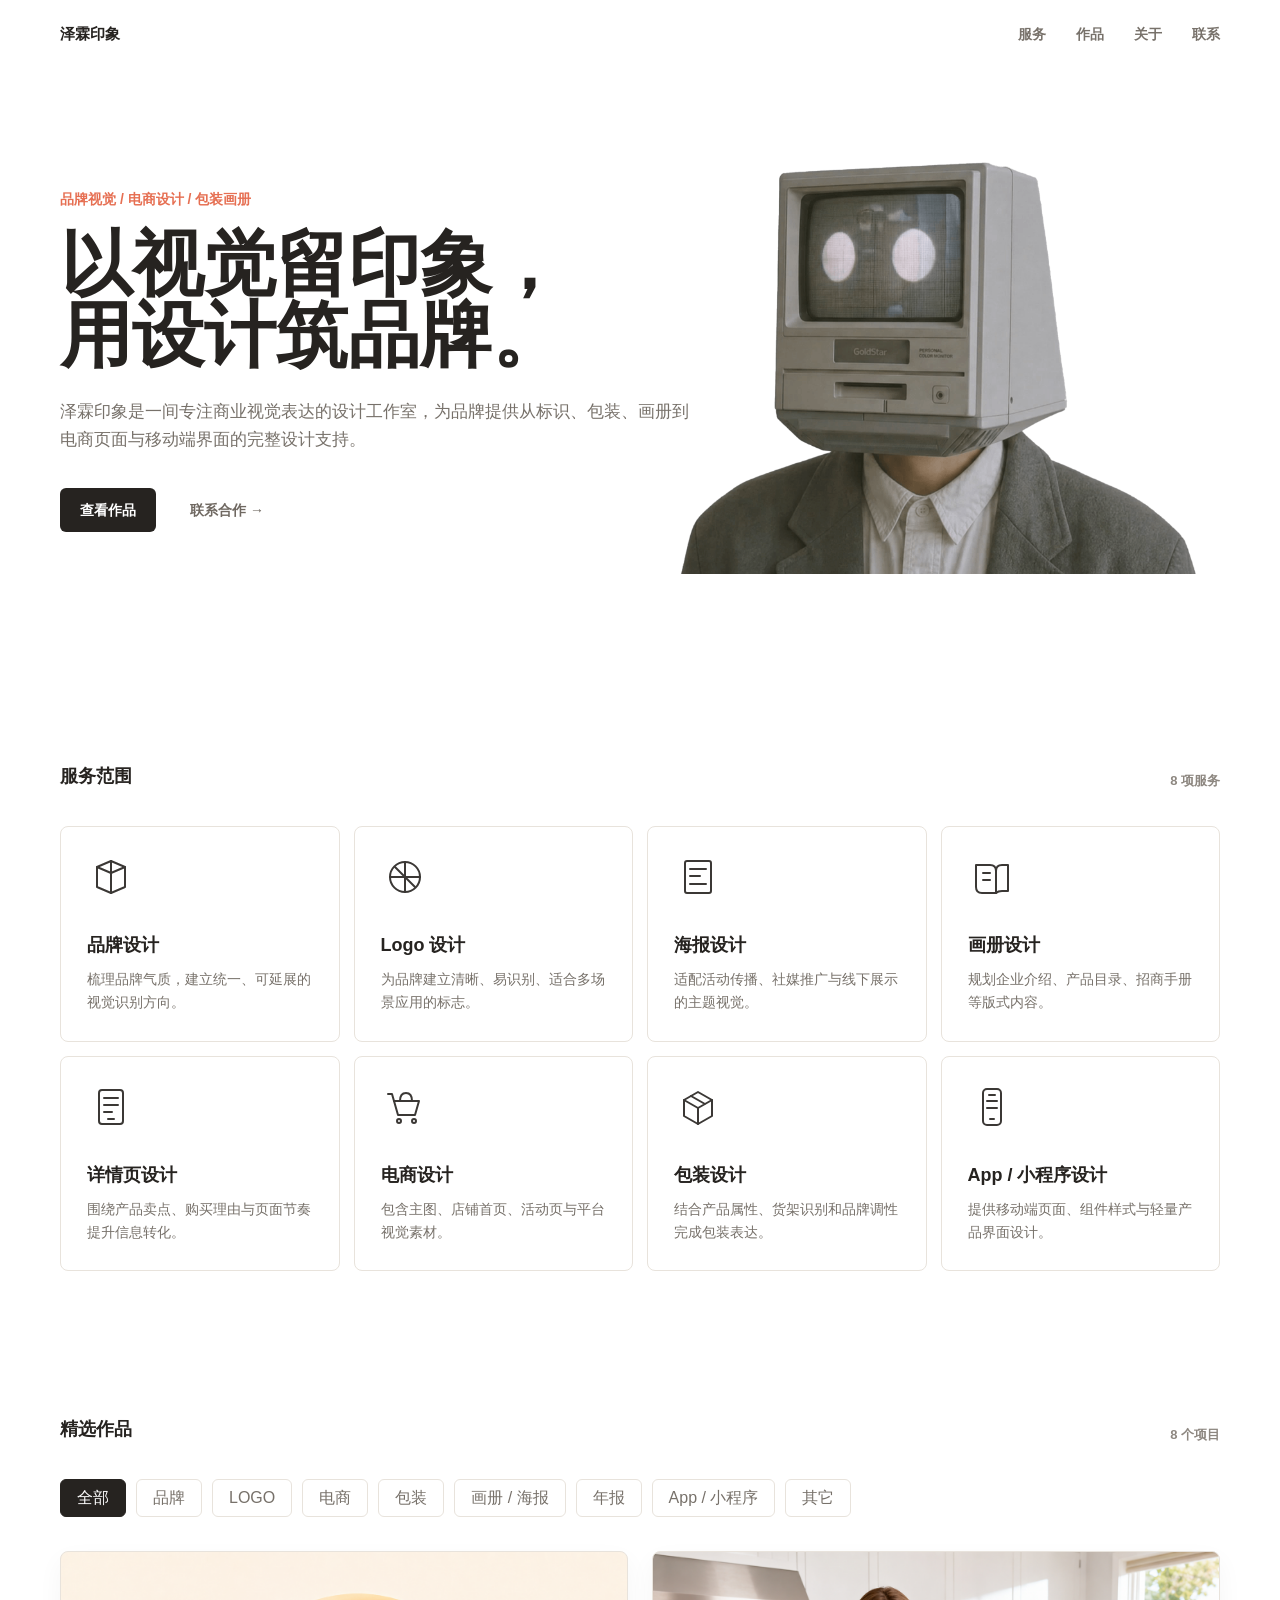
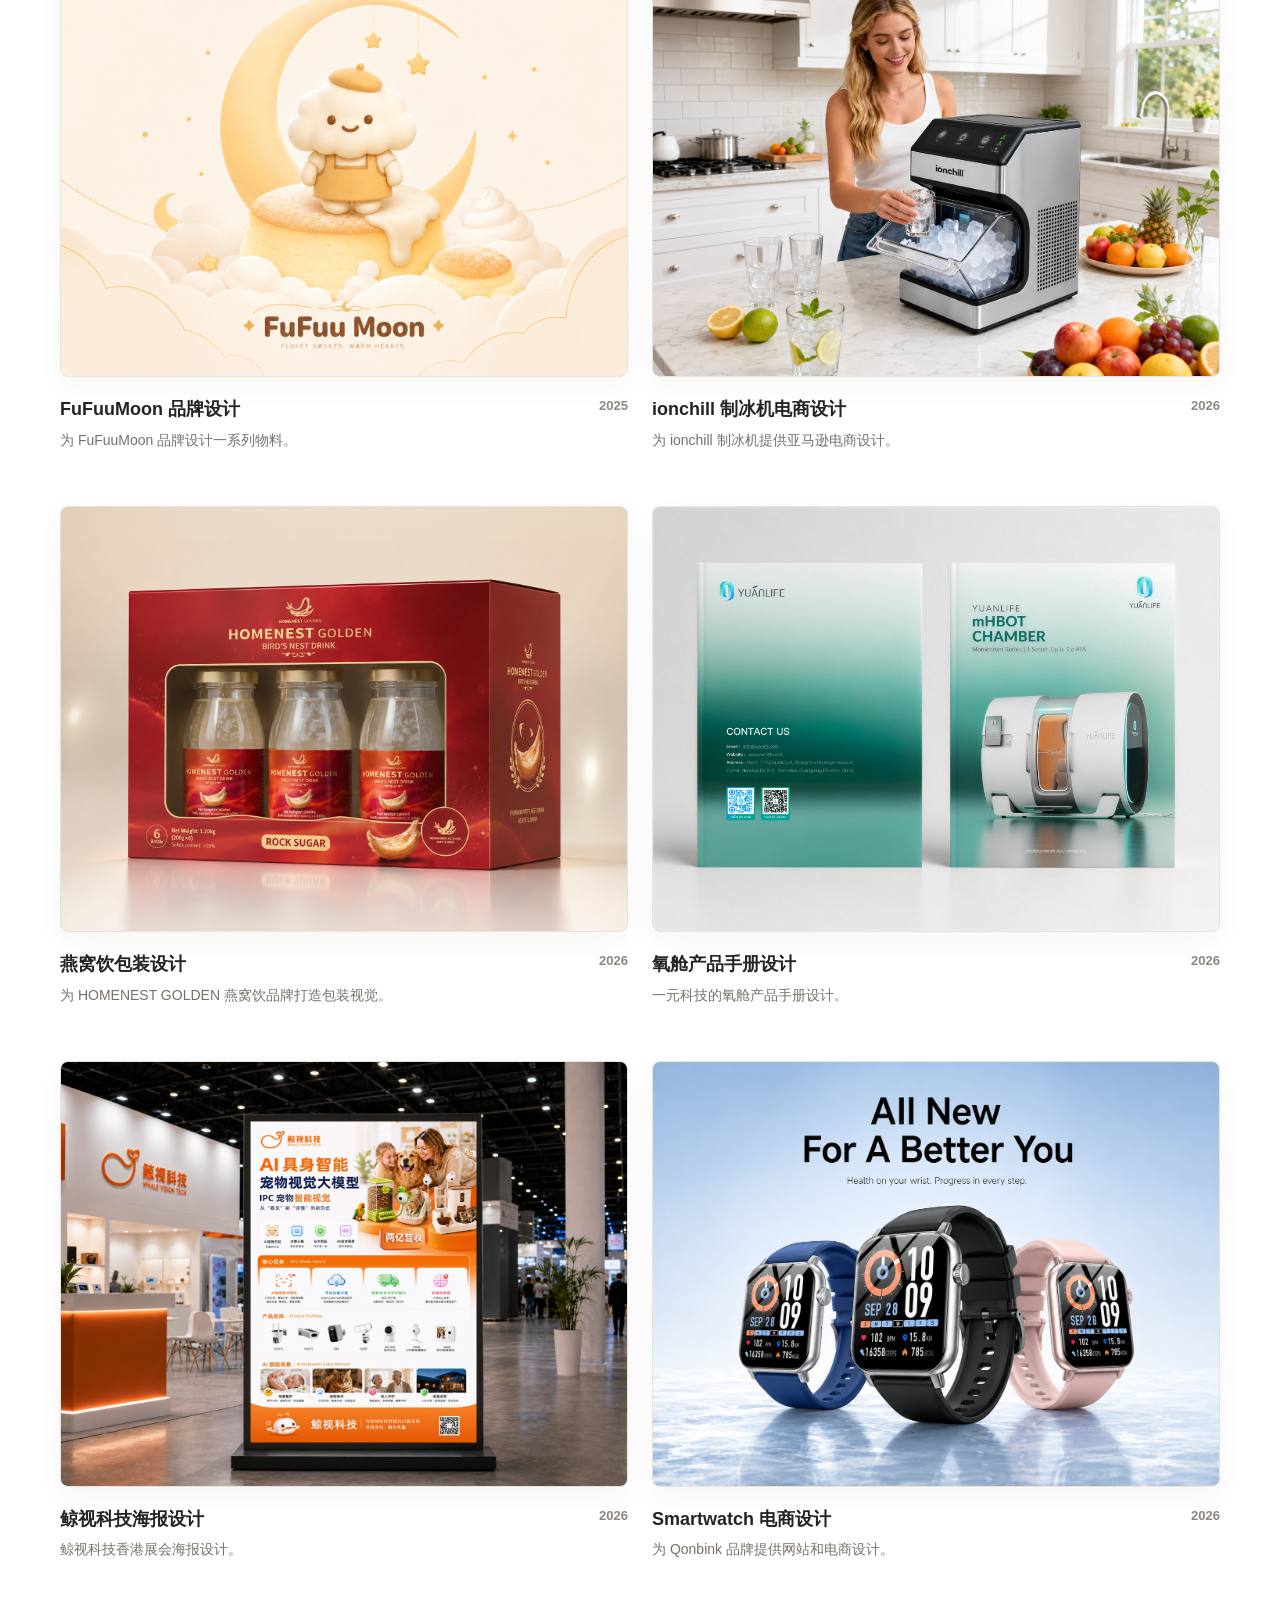
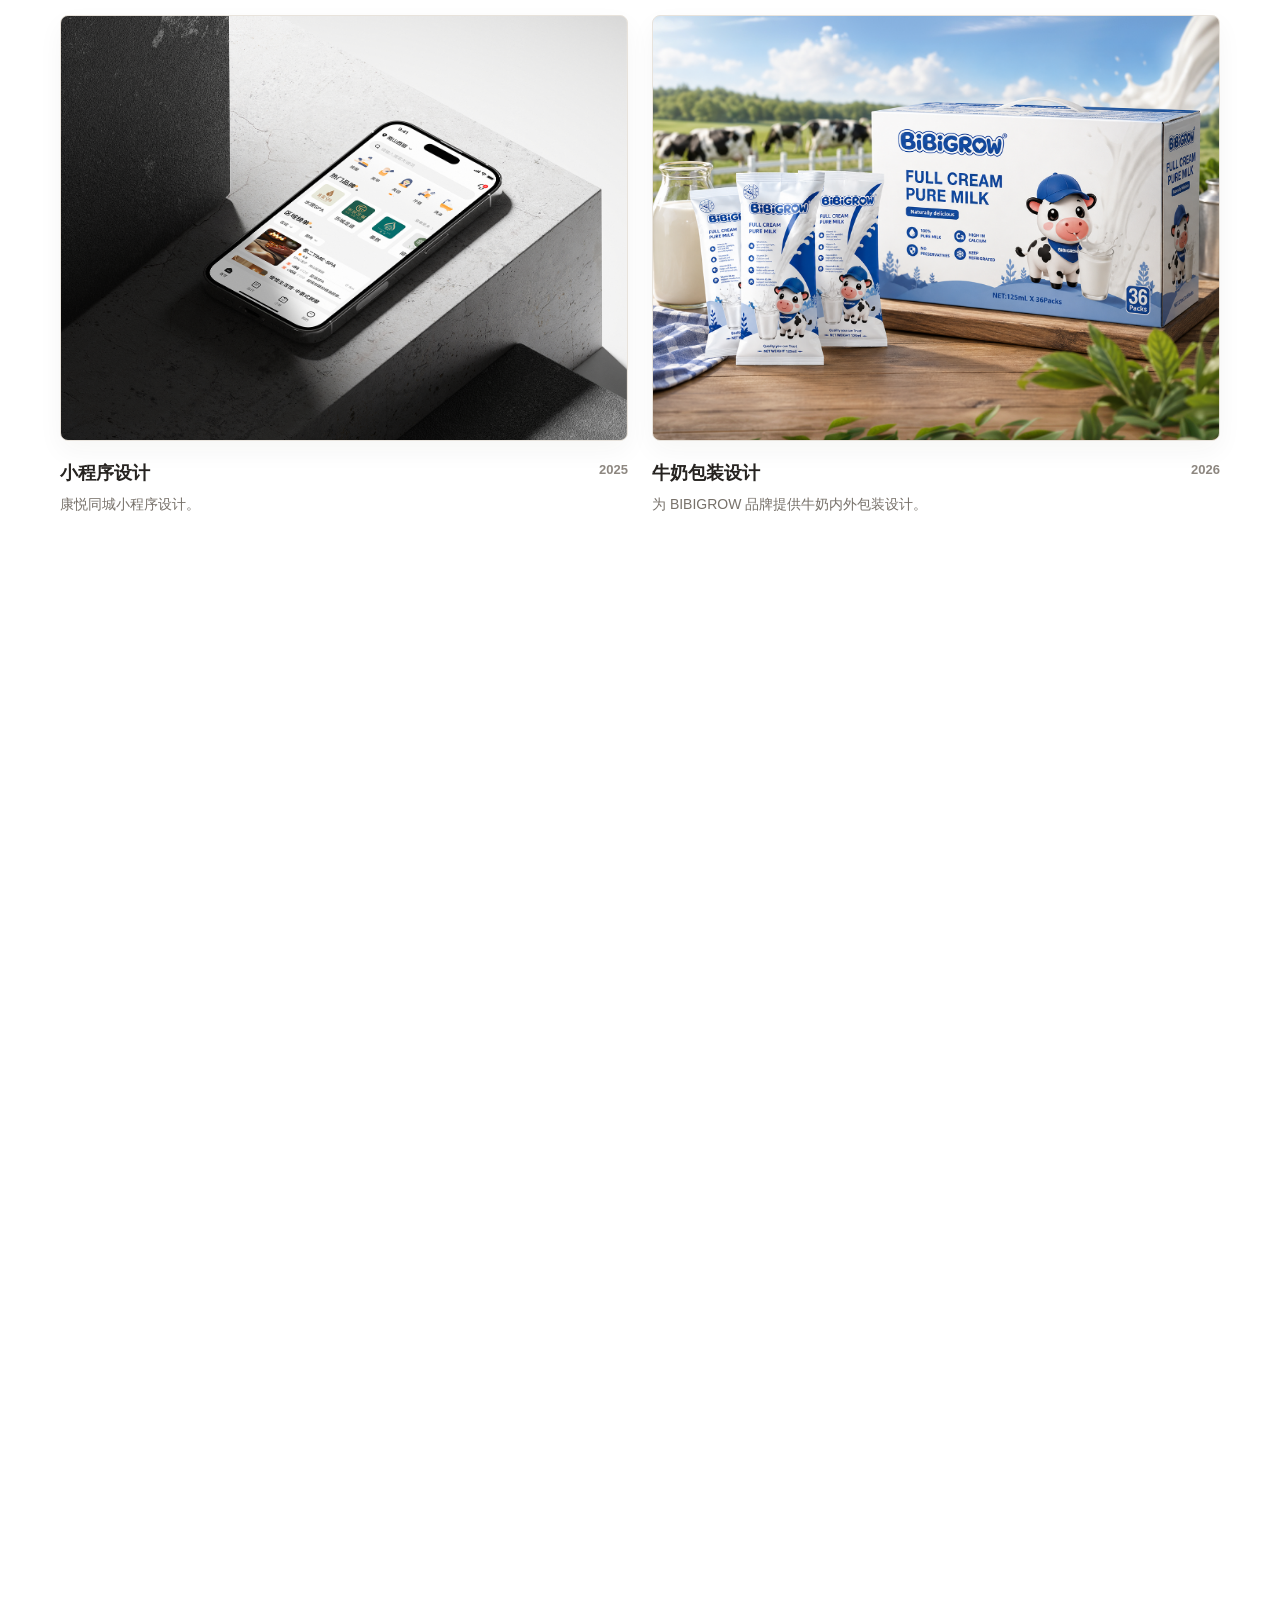
==== index.html @ 1d19a787 "Add files via upload 上传泽霖印象作品网站" ====
<!doctype html>
<html lang="zh-CN">
  <head>
    <meta charset="UTF-8" />
    <meta name="viewport" content="width=device-width, initial-scale=1.0" />
    <meta
      name="description"
      content="泽霖印象专注品牌设计、Logo 设计、海报设计、画册设计、详情页设计、电商设计、包装设计、App / 小程序设计。"
    />
    <title>泽霖印象 | 设计工作室</title>
    <link rel="stylesheet" href="styles.css" />
  </head>
  <body>
    <header class="site-header">
      <a class="brand" href="#top" aria-label="泽霖印象首页">泽霖印象</a>
      <nav class="site-nav" aria-label="主导航">
        <a href="#services">服务</a>
        <a href="#work">作品</a>
        <a href="#about">关于</a>
        <a href="#contact">联系</a>
      </nav>
    </header>

    <main id="top">
      <section class="hero section-wrap">
        <div class="hero-content">
          <p class="eyebrow">品牌视觉 / 电商设计 / 包装画册</p>
          <h1>以视觉留印象，<br />用设计筑品牌。</h1>
          <p class="hero-copy">
            泽霖印象是一间专注商业视觉表达的设计工作室，为品牌提供从标识、包装、画册到电商页面与移动端界面的完整设计支持。
          </p>
          <div class="hero-actions">
            <a class="button button-dark" href="#work">查看作品</a>
            <a class="button button-text" href="#contact">联系合作 →</a>
          </div>
        </div>
        <div class="hero-media" aria-hidden="true">
          <img class="hero-sequence-frame" src="sppt/1.png" alt="" />
        </div>
      </section>

      <section class="section-wrap services" id="services">
        <div class="section-title">
          <h2>服务范围</h2>
          <p>8 项服务</p>
        </div>
        <div class="service-grid">
          <article>
            <div class="service-card-top">
              <svg viewBox="0 0 48 48" aria-hidden="true">
                <path d="M10 34V14l14-6 14 6v20l-14 6-14-6Z" />
                <path d="M24 8v32M10 14l14 6 14-6" />
              </svg>
            </div>
            <h3>品牌设计</h3>
            <p>梳理品牌气质，建立统一、可延展的视觉识别方向。</p>
          </article>
          <article>
            <div class="service-card-top">
              <svg viewBox="0 0 48 48" aria-hidden="true">
                <circle cx="24" cy="24" r="15" />
                <path d="M24 9v30M9 24h30M14 14l20 20" />
              </svg>
            </div>
            <h3>Logo 设计</h3>
            <p>为品牌建立清晰、易识别、适合多场景应用的标志。</p>
          </article>
          <article>
            <div class="service-card-top">
              <svg viewBox="0 0 48 48" aria-hidden="true">
                <rect x="11" y="8" width="26" height="32" rx="2" />
                <path d="M16 16h16M16 23h10M16 31h16" />
              </svg>
            </div>
            <h3>海报设计</h3>
            <p>适配活动传播、社媒推广与线下展示的主题视觉。</p>
          </article>
          <article>
            <div class="service-card-top">
              <svg viewBox="0 0 48 48" aria-hidden="true">
                <path d="M8 12h14c4 0 6 2 6 6v22H14c-4 0-6-2-6-6V12Z" />
                <path d="M28 18c0-4 2-6 6-6h6v26h-6c-4 0-6 2-6 2" />
                <path d="M15 20h7M15 27h7" />
              </svg>
            </div>
            <h3>画册设计</h3>
            <p>规划企业介绍、产品目录、招商手册等版式内容。</p>
          </article>
          <article>
            <div class="service-card-top">
              <svg viewBox="0 0 48 48" aria-hidden="true">
                <rect x="12" y="7" width="24" height="34" rx="3" />
                <path d="M17 15h14M17 22h14M17 29h8M21 36h6" />
              </svg>
            </div>
            <h3>详情页设计</h3>
            <p>围绕产品卖点、购买理由与页面节奏提升信息转化。</p>
          </article>
          <article>
            <div class="service-card-top">
              <svg viewBox="0 0 48 48" aria-hidden="true">
                <path d="M13 18h25l-4 14H17l-4-14Z" />
                <path d="M13 18l-2-7H7M19 18c0-5 2-8 6-8s6 3 6 8" />
                <circle cx="18" cy="38" r="2" />
                <circle cx="33" cy="38" r="2" />
              </svg>
            </div>
            <h3>电商设计</h3>
            <p>包含主图、店铺首页、活动页与平台视觉素材。</p>
          </article>
          <article>
            <div class="service-card-top">
              <svg viewBox="0 0 48 48" aria-hidden="true">
                <path d="M10 17 24 9l14 8v16l-14 8-14-8V17Z" />
                <path d="m10 17 14 8 14-8M24 25v16M17 13l14 8" />
              </svg>
            </div>
            <h3>包装设计</h3>
            <p>结合产品属性、货架识别和品牌调性完成包装表达。</p>
          </article>
          <article>
            <div class="service-card-top">
              <svg viewBox="0 0 48 48" aria-hidden="true">
                <rect x="15" y="6" width="18" height="36" rx="4" />
                <path d="M21 12h6M22 36h4M19 18h10M19 25h10" />
              </svg>
            </div>
            <h3>App / 小程序设计</h3>
            <p>提供移动端页面、组件样式与轻量产品界面设计。</p>
          </article>
        </div>
      </section>

      <section class="section-wrap work" id="work">
        <div class="section-title">
          <h2>精选作品</h2>
          <p>8 个项目</p>
        </div>
        <div class="filter-bar" aria-label="作品分类">
          <button class="active" type="button" data-filter="all">全部</button>
          <button type="button" data-filter="brand">品牌</button>
          <button type="button" data-filter="logo">LOGO</button>
          <button type="button" data-filter="ecommerce">电商</button>
          <button type="button" data-filter="packaging">包装</button>
          <button type="button" data-filter="print">画册 / 海报</button>
          <button type="button" data-filter="annual">年报</button>
          <button type="button" data-filter="ui">App / 小程序</button>
          <button type="button" data-filter="other">其它</button>
        </div>

        <div class="work-grid">
          <article class="work-card" data-category="brand">
            <div class="work-visual work-photo">
              <img src="assets/work/fufuumoon-brand-design.png" alt="FuFuuMoon 品牌设计" />
            </div>
            <div class="work-meta">
              <div>
                <h3>FuFuuMoon 品牌设计</h3>
                <p>为 FuFuuMoon 品牌设计一系列物料。</p>
              </div>
              <time>2025</time>
            </div>
          </article>

          <article class="work-card" data-category="ecommerce">
            <div class="work-visual work-photo">
              <img src="assets/work/ionchill-ice-maker-ecommerce.png" alt="ionchill 制冰机亚马逊电商设计" />
            </div>
            <div class="work-meta">
              <div>
                <h3>ionchill 制冰机电商设计</h3>
                <p>为 ionchill 制冰机提供亚马逊电商设计。</p>
              </div>
              <time>2026</time>
            </div>
          </article>

          <article class="work-card" data-category="packaging">
            <div class="work-visual work-photo">
              <img src="assets/work/homenest-golden-packaging.png" alt="HOMENEST GOLDEN 燕窝饮包装设计" />
            </div>
            <div class="work-meta">
              <div>
                <h3>燕窝饮包装设计</h3>
                <p>为 HOMENEST GOLDEN 燕窝饮品牌打造包装视觉。</p>
              </div>
              <time>2026</time>
            </div>
          </article>

          <article class="work-card" data-category="print">
            <div class="work-visual work-photo">
              <img src="assets/work/yuanlife-oxygen-cabin-brochure.png" alt="一元科技氧舱产品手册设计" />
            </div>
            <div class="work-meta">
              <div>
                <h3>氧舱产品手册设计</h3>
                <p>一元科技的氧舱产品手册设计。</p>
              </div>
              <time>2026</time>
            </div>
          </article>

          <article class="work-card" data-category="print">
            <div class="work-visual work-photo">
              <img src="assets/work/whale-vision-tech-poster.png" alt="鲸视科技香港展会海报设计" />
            </div>
            <div class="work-meta">
              <div>
                <h3>鲸视科技海报设计</h3>
                <p>鲸视科技香港展会海报设计。</p>
              </div>
              <time>2026</time>
            </div>
          </article>

          <article class="work-card" data-category="ecommerce">
            <div class="work-visual work-photo">
              <img src="assets/work/smartwatch-qonbink-ecommerce.png" alt="Smartwatch 智能手表电商设计" />
            </div>
            <div class="work-meta">
              <div>
                <h3>Smartwatch 电商设计</h3>
                <p>为 Qonbink 品牌提供网站和电商设计。</p>
              </div>
              <time>2026</time>
            </div>
          </article>

          <article class="work-card" data-category="ui">
            <div class="work-visual work-photo">
              <img src="assets/work/kangyue-mini-program-design.png" alt="康悦同城小程序设计" />
            </div>
            <div class="work-meta">
              <div>
                <h3>小程序设计</h3>
                <p>康悦同城小程序设计。</p>
              </div>
              <time>2025</time>
            </div>
          </article>

          <article class="work-card" data-category="packaging">
            <div class="work-visual work-photo">
              <img src="assets/work/bibigrow-milk-packaging.png" alt="BIBIGROW 牛奶包装设计" />
            </div>
            <div class="work-meta">
              <div>
                <h3>牛奶包装设计</h3>
                <p>为 BIBIGROW 品牌提供牛奶内外包装设计。</p>
              </div>
              <time>2026</time>
            </div>
          </article>
        </div>
      </section>

      <section class="section-wrap about" id="about">
        <div class="about-copy">
          <p class="eyebrow">关于泽霖印象</p>
          <h2>好的商业视觉，应该既有审美，也能帮助品牌被记住。</h2>
          <p>
            泽霖印象专注品牌视觉落地与商业设计服务，擅长将产品卖点、品牌调性和视觉表达结合起来，让品牌在电商平台、包装货架与传播场景中形成更清晰的印象。
          </p>
          <div class="tag-list" aria-label="专业领域">
            <span>品牌设计</span>
            <span>Logo 设计</span>
            <span>包装设计</span>
            <span>电商设计</span>
            <span>详情页设计</span>
            <span>画册设计</span>
            <span>海报设计</span>
            <span>App / 小程序</span>
          </div>
        </div>
        <div class="studio-portrait" aria-label="工作室视觉占位图">
          <div class="portrait-card">
            <span>ZE LIN</span>
            <strong>IMPRESSION</strong>
          </div>
        </div>
      </section>

      <section class="section-wrap process">
        <div class="section-title">
          <h2>合作流程</h2>
          <p>从需求到交付</p>
        </div>
        <div class="process-list">
          <div>
            <div class="process-card-top">
              <img src="assets/process-icons/step-communication.svg" alt="" />
            </div>
            <h3>需求沟通</h3>
            <p>了解品牌、产品、预算、周期与交付场景。</p>
          </div>
          <div>
            <div class="process-card-top">
              <img src="assets/process-icons/step-direction.svg" alt="" />
            </div>
            <h3>方向确认</h3>
            <p>整理视觉关键词、参考方向与项目范围。</p>
          </div>
          <div>
            <div class="process-card-top">
              <img src="assets/process-icons/step-design.svg" alt="" />
            </div>
            <h3>设计执行</h3>
            <p>完成核心画面、页面结构、包装或物料设计。</p>
          </div>
          <div>
            <div class="process-card-top">
              <img src="assets/process-icons/step-delivery.svg" alt="" />
            </div>
            <h3>修改交付</h3>
            <p>根据反馈优化细节，并整理源文件与导出文件。</p>
          </div>
        </div>
      </section>

      <section class="section-wrap contact" id="contact">
        <p class="eyebrow">联系合作</p>
        <h2>如果你正在准备新品牌、新产品或一组新的电商视觉，我们可以聊聊。</h2>
        <div class="contact-grid">
          <a href="tel:18675784672">
            <div class="contact-copy">
              <span>电话</span>
              <strong>18675784672</strong>
            </div>
            <img class="contact-icon-phone" src="assets/contact-icons/phone.png" alt="" />
          </a>
          <a href="mailto:18675784672@163.com">
            <div class="contact-copy">
              <span>邮箱</span>
              <strong>18675784672@163.com</strong>
            </div>
            <img src="assets/contact-icons/email.png" alt="" />
          </a>
          <a href="weixin://">
            <div class="contact-copy">
              <span>微信</span>
              <strong>18675784672</strong>
            </div>
            <img src="assets/contact-icons/wechat.png" alt="" />
          </a>
          <a href="#" aria-label="小红书账号 548636672">
            <div class="contact-copy">
              <span>小红书</span>
              <strong>548636672</strong>
            </div>
            <img src="assets/contact-icons/xiaohongshu.png" alt="" />
          </a>
        </div>
      </section>
    </main>

    <footer class="site-footer">
      <div>
        <a class="brand" href="#top">泽霖印象</a>
        <p>以视觉留印象，用设计筑品牌。</p>
      </div>
      <div class="footer-links">
        <a href="#contact">联系</a>
        <a href="#work">作品</a>
        <a href="#services">服务</a>
      </div>
      <p class="copyright">© 2026 泽霖印象. 保留所有权利。</p>
    </footer>

    <script src="script.js"></script>
  </body>
</html>
---- styles.css ----
:root {
  --bg: #ffffff;
  --surface: #ffffff;
  --ink: #262320;
  --muted: #8d8780;
  --line: #e8e3dc;
  --accent: #e66f52;
  --accent-soft: #f4d7ca;
  --shadow: 0 10px 26px rgba(44, 37, 31, 0.045);
  --shadow-strong: 0 16px 42px rgba(44, 37, 31, 0.08);
  --ease: cubic-bezier(0.22, 1, 0.36, 1);
}

* {
  box-sizing: border-box;
}

html {
  scroll-behavior: smooth;
}

body {
  margin: 0;
  background: var(--bg);
  color: var(--ink);
  font-family:
    -apple-system, BlinkMacSystemFont, "Segoe UI", "PingFang SC", "Hiragino Sans GB",
    "Microsoft YaHei", sans-serif;
  line-height: 1.65;
}

a {
  color: inherit;
  text-decoration: none;
}

button {
  font: inherit;
}

a,
button {
  -webkit-tap-highlight-color: transparent;
}

a:focus-visible,
button:focus-visible {
  outline: 2px solid rgba(230, 111, 82, 0.72);
  outline-offset: 4px;
}

.reveal {
  opacity: 0;
  transform: translateY(28px);
  transition:
    opacity 720ms var(--ease),
    transform 720ms var(--ease);
}

.reveal.is-visible {
  opacity: 1;
  transform: translateY(0);
}

.reveal-item {
  opacity: 0;
  transform: translateY(22px);
  transition:
    opacity 620ms var(--ease),
    transform 620ms var(--ease),
    border-color 220ms ease,
    box-shadow 220ms ease,
    background 220ms ease,
    color 220ms ease;
  transition-delay: var(--delay, 0ms);
}

.is-visible .reveal-item,
.reveal-item.is-visible {
  opacity: 1;
  transform: translateY(0);
}

.site-header {
  position: sticky;
  top: 0;
  z-index: 20;
  display: flex;
  align-items: center;
  justify-content: space-between;
  min-height: 70px;
  padding: 0 max(24px, calc((100vw - 1160px) / 2));
  background: rgba(255, 255, 255, 0.88);
  border-bottom: 1px solid transparent;
  backdrop-filter: blur(16px);
  transition:
    border-color 180ms ease,
    box-shadow 180ms ease,
    background 180ms ease;
}

.site-header.is-scrolled {
  background: rgba(255, 255, 255, 0.94);
  border-bottom-color: var(--line);
  box-shadow: 0 10px 28px rgba(44, 37, 31, 0.04);
}

.brand {
  font-size: 15px;
  font-weight: 800;
  letter-spacing: 0;
  transition:
    color 180ms ease,
    transform 180ms ease;
}

.brand span {
  color: var(--accent);
}

.site-nav,
.footer-links {
  display: flex;
  gap: 30px;
  align-items: center;
  color: #77716a;
  font-size: 14px;
  font-weight: 700;
}

.site-nav a:hover,
.footer-links a:hover {
  color: var(--ink);
}

.brand:hover,
.site-nav a:hover,
.footer-links a:hover {
  transform: translateY(-1px);
}

.brand:active,
.site-nav a:active,
.footer-links a:active {
  transform: translateY(0);
}

.section-wrap {
  width: min(100% - 48px, 1160px);
  margin: 0 auto;
}

.hero {
  position: relative;
  isolation: isolate;
  width: 100%;
  max-width: none;
  min-height: 620px;
  padding: 118px max(24px, calc((100vw - 1160px) / 2)) 36px;
  overflow: hidden;
  background: #fff;
}

.hero::before {
  position: absolute;
  inset: 0;
  z-index: -1;
  content: "";
  background: transparent;
  pointer-events: none;
}

.hero::after {
  position: absolute;
  inset: 0;
  z-index: -1;
  content: "";
  background: transparent;
  pointer-events: none;
}

.beams-canvas {
  display: none;
}

.hero-content {
  position: relative;
  z-index: 2;
  width: min(52vw, 650px);
}

.hero-avatar {
  position: absolute;
  right: max(24px, calc((100vw - 1160px) / 2));
  bottom: 74px;
  z-index: 0;
  width: min(34vw, 420px);
  aspect-ratio: 1 / 1.12;
  pointer-events: none;
}

.hero-media {
  position: absolute;
  top: 92px;
  right: max(24px, calc((100vw - 1160px) / 2));
  z-index: 1;
  width: min(44vw, 560px);
  aspect-ratio: 1.36 / 1;
  overflow: hidden;
  background: transparent;
  pointer-events: none;
}

.hero-sequence-frame {
  display: block;
  width: 100%;
  height: 100%;
  object-fit: cover;
  object-position: center top;
  filter: none;
}

.avatar-orbit {
  position: absolute;
  inset: 7% 2% 9%;
  border: 1px solid rgba(230, 111, 82, 0.18);
  border-radius: 50%;
  background:
    radial-gradient(circle at 45% 28%, rgba(255, 255, 255, 0.78), transparent 34%),
    radial-gradient(circle at 66% 66%, rgba(230, 111, 82, 0.18), transparent 36%);
  filter: blur(0.1px);
  animation: avatar-orbit 9s ease-in-out infinite;
}

.avatar-figure {
  position: absolute;
  inset: 11% 12% 4%;
  animation: avatar-float 5.8s ease-in-out infinite;
}

.avatar-head {
  position: absolute;
  top: 0;
  left: 50%;
  width: 54%;
  aspect-ratio: 1.16 / 1;
  transform: translateX(-50%) rotate(-2deg);
  background: #292622;
  border: 2px solid rgba(255, 255, 255, 0.78);
  border-radius: 22px;
  box-shadow:
    inset 0 0 0 9px #34302b,
    0 24px 54px rgba(38, 35, 32, 0.16);
}

.avatar-head::before,
.avatar-head::after {
  position: absolute;
  top: 47%;
  width: 14px;
  height: 28px;
  content: "";
  background: #292622;
  border-radius: 999px;
}

.avatar-head::before {
  left: -10px;
}

.avatar-head::after {
  right: -10px;
}

.avatar-screen {
  position: absolute;
  inset: 17px;
  display: grid;
  grid-template-columns: 1fr 1fr;
  column-gap: 24px;
  place-items: center;
  overflow: hidden;
  background:
    linear-gradient(135deg, rgba(255, 255, 255, 0.28), transparent 34%),
    radial-gradient(circle at 70% 20%, rgba(230, 111, 82, 0.42), transparent 28%),
    #f7eee5;
  border-radius: 14px;
}

.avatar-screen::before {
  position: absolute;
  inset: 0;
  content: "";
  background: repeating-linear-gradient(0deg, rgba(38, 35, 32, 0.06) 0 1px, transparent 1px 8px);
  opacity: 0.38;
}

.avatar-screen span,
.avatar-screen i {
  position: relative;
  z-index: 1;
  width: 14px;
  height: 14px;
  background: var(--ink);
  border-radius: 50%;
}

.avatar-screen b {
  position: absolute;
  left: 50%;
  bottom: 24%;
  z-index: 1;
  width: 44px;
  height: 18px;
  border-bottom: 4px solid var(--accent);
  border-radius: 0 0 999px 999px;
  transform: translateX(-50%);
}

.avatar-neck {
  position: absolute;
  left: 50%;
  bottom: -28px;
  width: 38px;
  height: 40px;
  background: #34302b;
  border-radius: 0 0 12px 12px;
  transform: translateX(-50%);
}

.avatar-body {
  position: absolute;
  top: 43%;
  left: 50%;
  width: 47%;
  height: 31%;
  transform: translateX(-50%);
  background:
    linear-gradient(135deg, rgba(255, 255, 255, 0.72), transparent 48%),
    #efe2d6;
  border: 1px solid rgba(122, 103, 90, 0.16);
  border-radius: 28px 28px 34px 34px;
  box-shadow: 0 24px 46px rgba(44, 37, 31, 0.13);
}

.avatar-panel {
  position: absolute;
  inset: 28% 22% auto;
  display: flex;
  gap: 7px;
  justify-content: center;
  height: 34px;
  padding: 8px;
  background: rgba(255, 255, 255, 0.58);
  border: 1px solid rgba(230, 111, 82, 0.18);
  border-radius: 999px;
}

.avatar-panel span {
  width: 8px;
  height: 8px;
  background: var(--accent);
  border-radius: 50%;
  opacity: 0.9;
}

.avatar-arm {
  position: absolute;
  top: 49%;
  width: 20%;
  height: 11%;
  background: #ead8ca;
  border-radius: 999px;
  transform-origin: center;
}

.avatar-arm-left {
  left: 16%;
  transform: rotate(32deg);
}

.avatar-arm-right {
  right: 16%;
  transform: rotate(-32deg);
}

.avatar-leg {
  position: absolute;
  bottom: 4%;
  width: 16%;
  height: 25%;
  background: #34302b;
  border-radius: 999px;
}

.avatar-leg-left {
  left: 36%;
  transform: rotate(9deg);
}

.avatar-leg-right {
  right: 36%;
  transform: rotate(-9deg);
}

@keyframes avatar-float {
  0%,
  100% {
    transform: translateY(0) rotate(0deg);
  }

  50% {
    transform: translateY(-14px) rotate(1.4deg);
  }
}

@keyframes avatar-orbit {
  0%,
  100% {
    transform: scale(1) rotate(0deg);
  }

  50% {
    transform: scale(1.035) rotate(3deg);
  }
}

.eyebrow {
  margin: 0 0 18px;
  color: var(--accent);
  font-size: 14px;
  font-weight: 800;
}

.hero .eyebrow {
  color: var(--accent);
}

.hero h1,
.about h2,
.contact h2 {
  margin: 0;
  max-width: 720px;
  font-size: clamp(42px, 6vw, 72px);
  line-height: 0.98;
  letter-spacing: 0;
}

.hero-copy {
  max-width: 640px;
  margin: 28px 0 0;
  color: #77716a;
  font-size: 17px;
}

.hero h1 {
  color: var(--ink);
  text-shadow: none;
}

.hero-copy {
  color: #77716a;
}

.hero-actions {
  display: flex;
  gap: 14px;
  align-items: center;
  margin-top: 34px;
}

.button {
  display: inline-flex;
  align-items: center;
  justify-content: center;
  min-height: 44px;
  padding: 0 20px;
  border-radius: 6px;
  font-size: 14px;
  font-weight: 800;
  transition:
    transform 180ms ease,
    box-shadow 180ms ease,
    background 180ms ease,
    color 180ms ease,
    border-color 180ms ease;
}

.button-dark {
  background: var(--ink);
  color: #fff;
}

.hero .button-dark {
  background: var(--ink);
  color: #fff;
}

.button-dark:hover {
  background: #000;
  box-shadow: 0 12px 28px rgba(38, 35, 32, 0.18);
  transform: translateY(-2px);
}

.hero .button-dark:hover {
  background: #000;
  box-shadow: 0 12px 28px rgba(38, 35, 32, 0.18);
}

.button-dark:active {
  box-shadow: 0 6px 16px rgba(38, 35, 32, 0.14);
  transform: translateY(0);
}

.button-text {
  color: #6f6861;
}

.hero .button-text {
  color: #6f6861;
}

.button-text:hover {
  color: var(--ink);
  background: rgba(230, 111, 82, 0.08);
  transform: translateY(-2px);
}

.hero .button-text:hover {
  color: var(--ink);
  background: rgba(230, 111, 82, 0.08);
}

.button-text:active {
  transform: translateY(0);
}

.section-title {
  display: flex;
  align-items: end;
  justify-content: space-between;
  gap: 20px;
  margin: 0 0 34px;
  padding-bottom: 0;
}

.section-title h2 {
  margin: 0;
  font-size: 18px;
}

.section-title p {
  margin: 0;
  color: var(--muted);
  font-size: 13px;
  font-weight: 700;
}

.services,
.work,
.about,
.process,
.contact {
  padding: 72px 0;
}

.service-grid {
  display: grid;
  grid-template-columns: repeat(4, 1fr);
  gap: 14px;
}

.service-grid article,
.process-list > div {
  min-height: 190px;
  padding: 26px;
  background: var(--surface);
  border: 1px solid var(--line);
  border-radius: 8px;
  transition:
    border-color 180ms ease,
    background 180ms ease;
}

.service-grid article:hover,
.service-grid article:active,
.process-list > div:hover,
.process-list > div:active {
  border-color: #d8cec4;
  background: #fffdfa;
}

.process-list > div:hover,
.process-list > div:active {
  border-color: #d8cec4;
  background: #fffdfa;
}

.process-list > div:hover .process-card-top,
.process-list > div:active .process-card-top {
  background: transparent;
  border-color: transparent;
  box-shadow: none;
  outline: 0;
}

.service-card-top,
.process-card-top {
  display: flex;
  align-items: flex-start;
  justify-content: flex-start;
}

.service-card-top svg,
.process-card-top svg {
  width: 48px;
  height: 48px;
  flex: 0 0 auto;
  color: var(--ink);
  fill: none;
  stroke: currentColor;
  stroke-width: 2;
  stroke-linecap: round;
  stroke-linejoin: round;
  opacity: 0.9;
  transition:
    opacity 180ms ease,
    transform 180ms ease;
}

.process-card-top img {
  width: 100px;
  height: 100px;
  object-fit: contain;
  transition:
    opacity 180ms ease,
    transform 180ms ease;
}

.service-grid article:hover .service-card-top svg,
.service-grid article:active .service-card-top svg,
.process-list > div:hover .process-card-top svg,
.process-list > div:active .process-card-top svg,
.process-list > div:hover .process-card-top img,
.process-list > div:active .process-card-top img {
  opacity: 1;
  transform: translate(4px, -3px);
}

.service-grid span,
.process-list span {
  display: inline-block;
  color: var(--accent);
  font-size: 13px;
  font-weight: 900;
  transition:
    color 180ms ease,
    transform 180ms ease;
}

.service-grid h3,
.process-list h3 {
  margin: 30px 0 8px;
  font-size: 18px;
  transition:
    color 180ms ease,
    transform 180ms ease;
}

.service-grid p,
.process-list p {
  margin: 0;
  color: #77716a;
  font-size: 14px;
  transition:
    color 180ms ease,
    transform 180ms ease;
}

.service-grid article:hover h3,
.service-grid article:active h3,
.process-list > div:hover h3,
.process-list > div:active h3 {
  transform: translateX(5px);
}

.service-grid article:hover p,
.service-grid article:active p,
.process-list > div:hover p,
.process-list > div:active p {
  color: #625b54;
  transform: translateX(5px);
}

.process-list > div:hover span,
.process-list > div:active span {
  transform: translateX(5px);
}

.process-list > div {
  display: flex;
  flex-direction: column;
  align-items: center;
  justify-content: center;
  width: auto;
  height: auto;
  min-height: 276px;
  padding: 26px;
  background: var(--surface);
  border: 1px solid var(--line);
  overflow: visible;
  text-align: center;
}

.process-card-top {
  align-items: center;
  justify-content: center;
  width: 132px;
  height: 132px;
  min-height: 132px;
  margin: 0 auto 18px;
  background: transparent;
  border: 0 !important;
  box-shadow: none;
  outline: 0;
}

.process-card-top svg {
  width: 100px;
  height: 100px;
  color: #111;
  stroke-width: 6;
  opacity: 1;
}

.process-card-top img {
  opacity: 1;
}

.process-card-top .icon-dot {
  fill: currentColor;
  stroke: none;
}

.process-list h3 {
  width: 100%;
  margin: 0 0 8px;
  text-align: center;
}

.process-list p {
  width: 100%;
  max-width: 190px;
  margin: 0 auto;
  text-align: center;
}

.process-list > div:hover h3,
.process-list > div:active h3,
.process-list > div:hover p,
.process-list > div:active p {
  transform: none;
}

.filter-bar {
  display: flex;
  flex-wrap: wrap;
  gap: 10px;
  margin-bottom: 34px;
}

.filter-bar button {
  height: 38px;
  padding: 0 16px;
  color: #77716a;
  background: var(--surface);
  border: 1px solid var(--line);
  border-radius: 6px;
  cursor: pointer;
  transition:
    transform 170ms ease,
    box-shadow 170ms ease,
    background 170ms ease,
    color 170ms ease,
    border-color 170ms ease;
}

.filter-bar button.active,
.filter-bar button:hover {
  color: #fff;
  background: var(--ink);
  border-color: var(--ink);
}

.filter-bar button:hover {
  box-shadow: 0 8px 18px rgba(38, 35, 32, 0.08);
  transform: translateY(-2px);
}

.filter-bar button:active {
  box-shadow: none;
  transform: translateY(0);
}

.work-grid {
  display: grid;
  grid-template-columns: repeat(2, minmax(0, 1fr));
  gap: 54px 24px;
}

.work-card {
  cursor: default;
  transition: opacity 220ms ease;
}

.work-card.is-hidden {
  display: none;
}

.work-photo:hover,
.work-photo:active {
  border-color: #d8cec4;
}

.work-visual {
  position: relative;
  display: grid;
  place-items: center;
  aspect-ratio: 4 / 3;
  overflow: hidden;
  background: #eee8df;
  border: 1px solid var(--line);
  border-radius: 8px;
  box-shadow: var(--shadow);
  transition:
    border-color 220ms ease,
    box-shadow 220ms ease;
}

.work-visual::before,
.work-visual::after,
.studio-portrait::before,
.studio-portrait::after {
  position: absolute;
  content: "";
}

.work-visual span {
  position: relative;
  z-index: 2;
  color: rgba(38, 35, 32, 0.82);
  font-size: clamp(34px, 6vw, 64px);
  font-weight: 900;
}

.work-visual i {
  position: absolute;
  inset: auto 12% 14% 12%;
  height: 1px;
  background: rgba(38, 35, 32, 0.16);
}

.work-photo {
  background: #eee8df;
}

.work-photo img {
  display: block;
  width: 100%;
  height: 100%;
  object-fit: cover;
  transition: transform 520ms var(--ease), filter 220ms ease;
  will-change: transform;
}

.work-photo:hover img,
.work-photo:active img {
  transform: scale(1.06);
  filter: saturate(1.03) contrast(1.02);
}

.visual-brand::before {
  width: 52%;
  height: 58%;
  background: #fbfaf7;
  box-shadow: 36px 28px 0 #e9dfd2;
}

.visual-brand::after {
  width: 18px;
  height: 18px;
  transform: translate(94px, -88px);
  background: var(--accent);
}

.visual-ecommerce::before {
  width: 74%;
  height: 72%;
  background:
    linear-gradient(#fff, #fff) padding-box,
    linear-gradient(90deg, #d8ccc0, transparent) border-box;
  border: 1px solid transparent;
  border-radius: 7px;
}

.visual-ecommerce::after {
  width: 46%;
  height: 14%;
  transform: translateY(74px);
  background: var(--accent-soft);
  border-radius: 999px;
}

.visual-packaging::before {
  width: 44%;
  height: 58%;
  background: #f8f2e9;
  border: 1px solid #d7cfc6;
  box-shadow:
    86px 20px 0 -18px #eee3d8,
    -76px 28px 0 -24px #fffaf3;
}

.visual-packaging::after {
  width: 64px;
  height: 64px;
  transform: translate(74px, -72px);
  background: rgba(230, 111, 82, 0.9);
  border-radius: 50%;
}

.visual-print::before {
  width: 68%;
  height: 62%;
  background: #fffaf2;
  border: 1px solid #d5cdc5;
  box-shadow: inset 50% 0 0 rgba(230, 111, 82, 0.18);
}

.visual-print::after {
  width: 1px;
  height: 62%;
  background: #d5cdc5;
}

.visual-poster::before {
  width: 22%;
  height: 68%;
  background: #fffaf2;
  border: 1px solid #d5cdc5;
  box-shadow:
    88px 0 0 #fffaf2,
    -88px 0 0 #fffaf2;
}

.visual-poster::after {
  width: 58%;
  height: 58%;
  border: 18px solid var(--accent);
  border-left-color: transparent;
  border-bottom-color: transparent;
  transform: rotate(45deg);
}

.visual-store::before {
  width: 72%;
  height: 64%;
  background: #fff;
  border: 1px solid #d5cdc5;
  border-radius: 10px;
  box-shadow: inset 0 46px 0 #efe6dc;
}

.visual-store::after {
  width: 48%;
  height: 32%;
  transform: translateY(42px);
  background: repeating-linear-gradient(90deg, #d4c9be 0 22px, #f8f7f5 22px 34px);
}

.visual-ui::before {
  width: 34%;
  height: 76%;
  background: #fff;
  border: 8px solid #282522;
  border-radius: 26px;
}

.visual-ui::after {
  width: 18%;
  height: 8%;
  transform: translateY(-40px);
  background: var(--accent-soft);
  border-radius: 999px;
}

.visual-logo::before {
  width: 52%;
  height: 52%;
  border: 1px solid rgba(38, 35, 32, 0.22);
  border-radius: 50%;
}

.visual-logo::after {
  width: 34%;
  height: 34%;
  border: 18px solid var(--accent);
  border-right-color: transparent;
  border-radius: 50%;
}

.work-meta {
  display: flex;
  justify-content: space-between;
  gap: 18px;
  padding-top: 18px;
}

.work-meta h3 {
  margin: 0 0 4px;
  font-size: 18px;
  transition:
    color 180ms ease,
    transform 180ms ease;
}

.work-meta p {
  margin: 0;
  color: #77716a;
  font-size: 14px;
  transition:
    color 180ms ease,
    transform 180ms ease;
}

.work-meta time {
  flex: 0 0 auto;
  color: var(--muted);
  font-size: 13px;
  font-weight: 800;
  transition:
    color 180ms ease,
    transform 180ms ease;
}

.work-card:hover .work-meta h3,
.work-card:hover .work-meta p,
.work-card:active .work-meta h3,
.work-card:active .work-meta p {
  transform: translateX(5px);
}

.work-card:hover .work-meta p,
.work-card:active .work-meta p {
  color: #625b54;
}

.work-card:hover .work-meta time,
.work-card:active .work-meta time {
  color: var(--accent);
  transform: translateX(-3px);
}

.about {
  display: grid;
  grid-template-columns: 1fr 0.84fr;
  gap: 82px;
  align-items: center;
}

.about h2,
.contact h2 {
  max-width: 660px;
  font-size: clamp(34px, 4vw, 52px);
  line-height: 1.08;
}

.about-copy > p:not(.eyebrow) {
  max-width: 640px;
  margin: 26px 0 0;
  color: #77716a;
  font-size: 17px;
}

.tag-list {
  display: flex;
  flex-wrap: wrap;
  gap: 10px;
  margin-top: 34px;
}

.tag-list span {
  display: inline-flex;
  align-items: center;
  min-height: 36px;
  padding: 0 14px;
  color: #6f6861;
  background: var(--surface);
  border: 1px solid var(--line);
  border-radius: 6px;
  font-size: 14px;
  font-weight: 700;
  transition:
    color 180ms ease,
    border-color 180ms ease,
    background 180ms ease,
    transform 180ms ease;
}

.tag-list span:hover {
  color: var(--ink);
  background: #fff8f4;
  border-color: rgba(230, 111, 82, 0.35);
  transform: translateY(-2px);
}

.studio-portrait {
  position: relative;
  display: grid;
  place-items: center;
  min-height: 520px;
  overflow: hidden;
  background: #ece4db;
  border-radius: 8px;
  box-shadow: var(--shadow);
  transition: background 220ms ease;
}

.studio-portrait:hover,
.studio-portrait:active {
  background: #e9dfd6;
}

.studio-portrait::before {
  width: 74%;
  height: 74%;
  background: #f9f6ef;
  border-radius: 50%;
}

.studio-portrait::after {
  right: 12%;
  bottom: 12%;
  width: 34%;
  height: 42%;
  background: rgba(230, 111, 82, 0.16);
  border-radius: 120px 120px 10px 10px;
}

.portrait-card {
  position: relative;
  z-index: 2;
  width: min(72%, 330px);
  padding: 42px;
  background: rgba(255, 255, 255, 0.76);
  border: 1px solid rgba(255, 255, 255, 0.9);
  border-radius: 8px;
}

.portrait-card span {
  display: block;
  color: var(--accent);
  font-size: 13px;
  font-weight: 900;
  transition: transform 180ms ease;
}

.portrait-card strong {
  display: block;
  margin-top: 10px;
  font-size: 36px;
  line-height: 1;
  transition: transform 180ms ease;
}

.studio-portrait:hover .portrait-card span,
.studio-portrait:hover .portrait-card strong,
.studio-portrait:active .portrait-card span,
.studio-portrait:active .portrait-card strong {
  transform: translateX(5px);
}

.process-list {
  display: grid;
  grid-template-columns: repeat(4, 1fr);
  gap: 14px;
}

.contact {
}

.contact h2 {
  max-width: 860px;
}

.contact-grid {
  display: grid;
  grid-template-columns: repeat(4, 1fr);
  gap: 14px;
  margin-top: 40px;
}

.contact-grid a {
  position: relative;
  display: flex;
  align-items: flex-start;
  min-height: 130px;
  padding: 22px 96px 22px 22px;
  background: var(--surface);
  border: 1px solid var(--line);
  border-radius: 8px;
  color: var(--ink);
  font-size: 16px;
  font-weight: 800;
  overflow-wrap: anywhere;
  transition:
    border-color 180ms ease,
    background 180ms ease;
}

.contact-copy {
  display: flex;
  flex-direction: column;
  justify-content: space-between;
  min-height: 86px;
  min-width: 0;
}

.contact-grid img {
  position: absolute;
  top: 50%;
  right: 22px;
  width: 58px;
  height: 58px;
  object-fit: contain;
  transform: translateY(-50%);
  transition:
    transform 180ms ease,
    opacity 180ms ease;
}

.contact-grid .contact-icon-phone {
  width: 52px;
  height: 52px;
}

.contact-grid a:hover,
.contact-grid a:active {
  border-color: #c9beb3;
  background: #fffdfa;
}

.contact-grid a:active {
  border-color: #bfb3a7;
}

.contact-grid span {
  display: inline-block;
  color: var(--accent);
  font-size: 13px;
  transition: transform 180ms ease;
}

.contact-grid strong {
  display: block;
  font: inherit;
  transition:
    color 180ms ease,
    transform 180ms ease;
}

.contact-grid a:hover span,
.contact-grid a:active span {
  transform: translateX(5px);
}

.contact-grid a:hover strong,
.contact-grid a:active strong {
  color: #000;
  transform: translateX(5px);
}

.contact-grid a:hover img,
.contact-grid a:active img {
  transform: translate(3px, -50%) scale(1.04);
}

.site-footer {
  display: grid;
  grid-template-columns: 1fr auto;
  gap: 24px;
  padding: 42px max(24px, calc((100vw - 1160px) / 2));
}

.site-footer p {
  margin: 8px 0 0;
  color: var(--muted);
  font-size: 14px;
}

.copyright {
  grid-column: 1 / -1;
}

@media (prefers-reduced-motion: reduce) {
  html {
    scroll-behavior: auto;
  }

  *,
  *::before,
  *::after {
    animation-duration: 0.001ms !important;
    animation-iteration-count: 1 !important;
    scroll-behavior: auto !important;
    transition-duration: 0.001ms !important;
  }

  .reveal,
  .reveal-item {
    opacity: 1;
    transform: none;
  }
}

@media (max-width: 920px) {
  .service-grid,
  .process-list,
  .contact-grid {
    grid-template-columns: repeat(2, 1fr);
  }

  .about {
    grid-template-columns: 1fr;
    gap: 36px;
  }

  .studio-portrait {
    min-height: 380px;
  }

  .hero-content {
    width: min(100%, 720px);
  }

  .hero-media {
    position: relative;
    top: auto;
    right: auto;
    z-index: 1;
    width: min(100%, 420px);
    height: auto;
    aspect-ratio: 1.36 / 1;
    margin: 42px auto 0;
    opacity: 1;
  }
}

@media (max-width: 680px) {
  .site-header {
    min-height: auto;
    padding: 18px 20px;
    align-items: flex-start;
    gap: 18px;
  }

  .site-nav {
    gap: 16px;
    font-size: 13px;
  }

  .section-wrap {
    width: min(100% - 32px, 1160px);
  }

  .hero {
    min-height: 600px;
    padding: 96px 16px 40px;
  }

  .hero-media {
    width: min(100%, 360px);
    height: auto;
    aspect-ratio: 1.36 / 1;
    margin: 34px auto 0;
  }

  .hero-sequence-frame {
    object-position: center top;
  }

  .hero h1 {
    font-size: clamp(38px, 13vw, 58px);
  }

  .hero-actions {
    align-items: stretch;
    flex-direction: column;
    max-width: 220px;
  }

  .section-title {
    align-items: flex-start;
    flex-direction: column;
    gap: 4px;
  }

  .services,
  .work,
  .about,
  .process,
  .contact {
    padding: 52px 0;
  }

  .service-grid,
  .work-grid,
  .process-list,
  .contact-grid {
    grid-template-columns: 1fr;
  }

  .work-grid {
    gap: 40px;
  }

  .work-meta h3 {
    font-size: 17px;
  }

  .contact h2,
  .about h2 {
    font-size: clamp(32px, 10vw, 44px);
  }

  .site-footer {
    grid-template-columns: 1fr;
  }
}
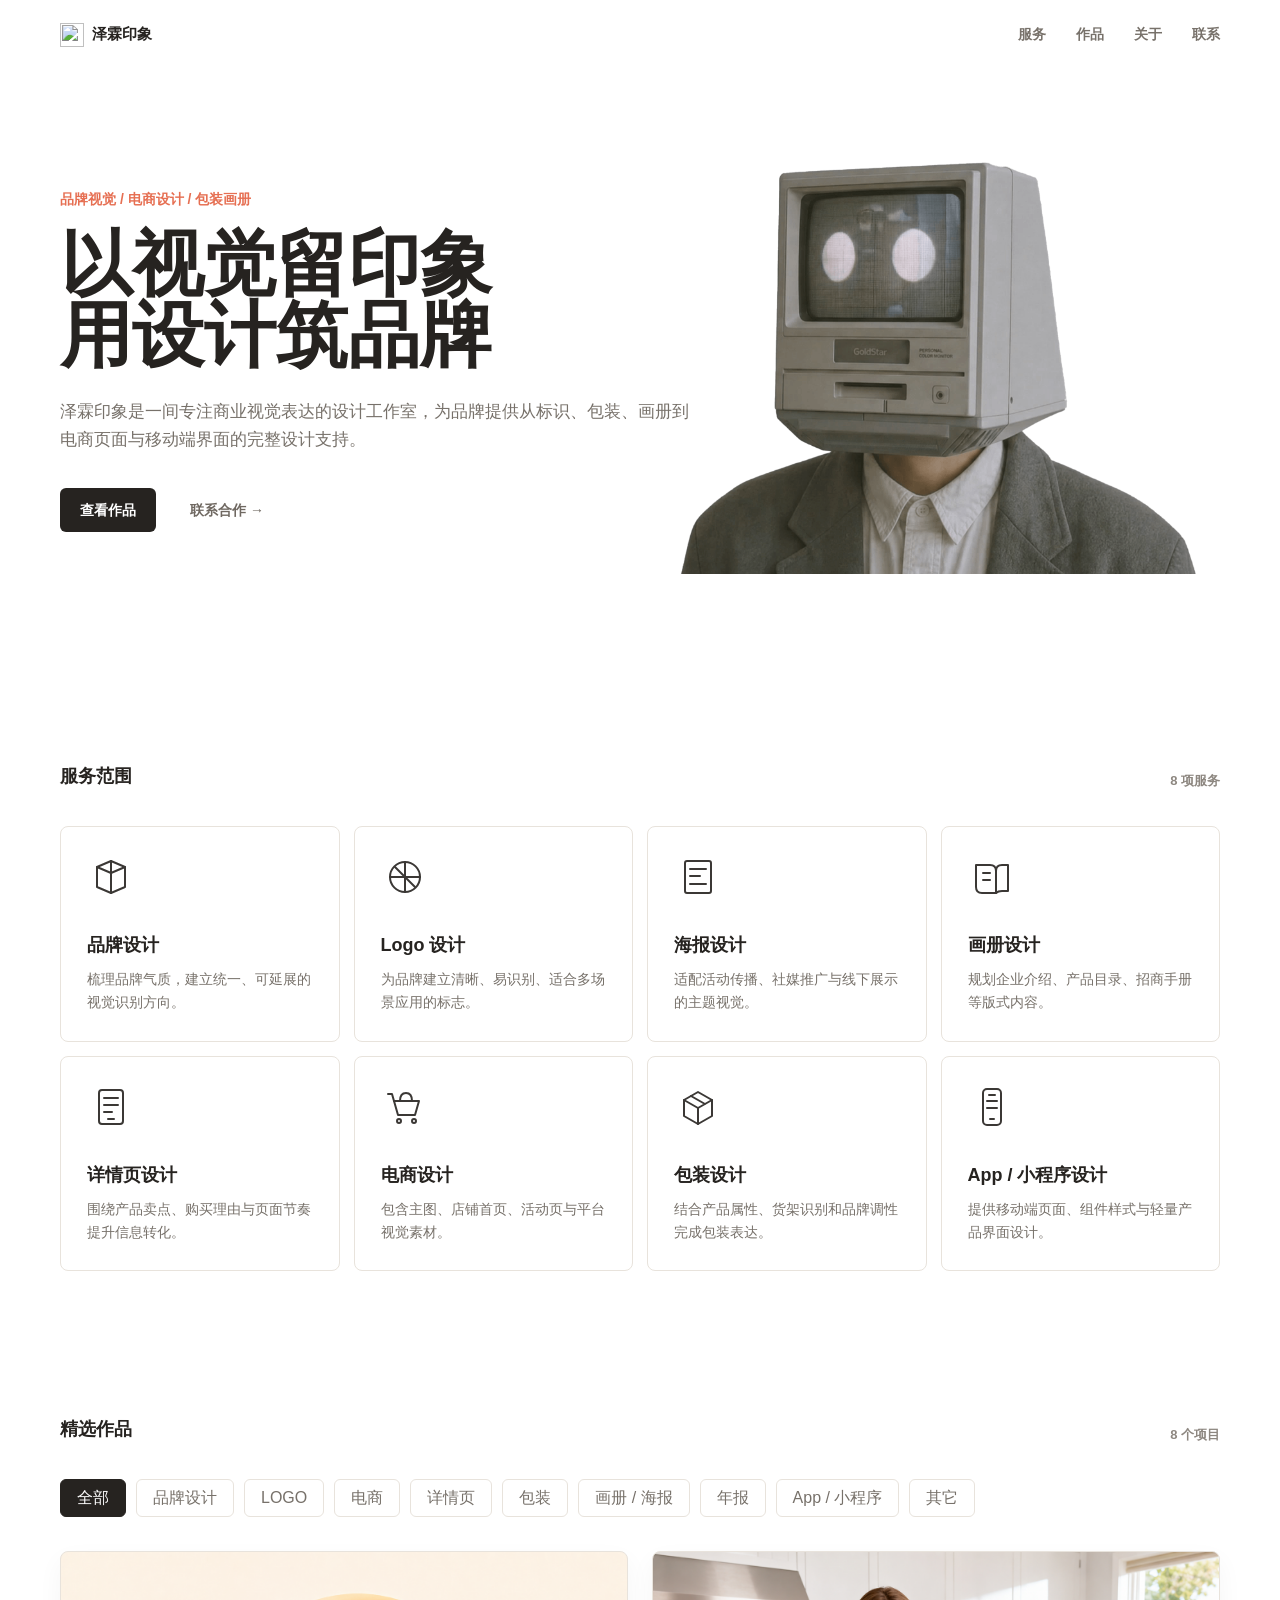
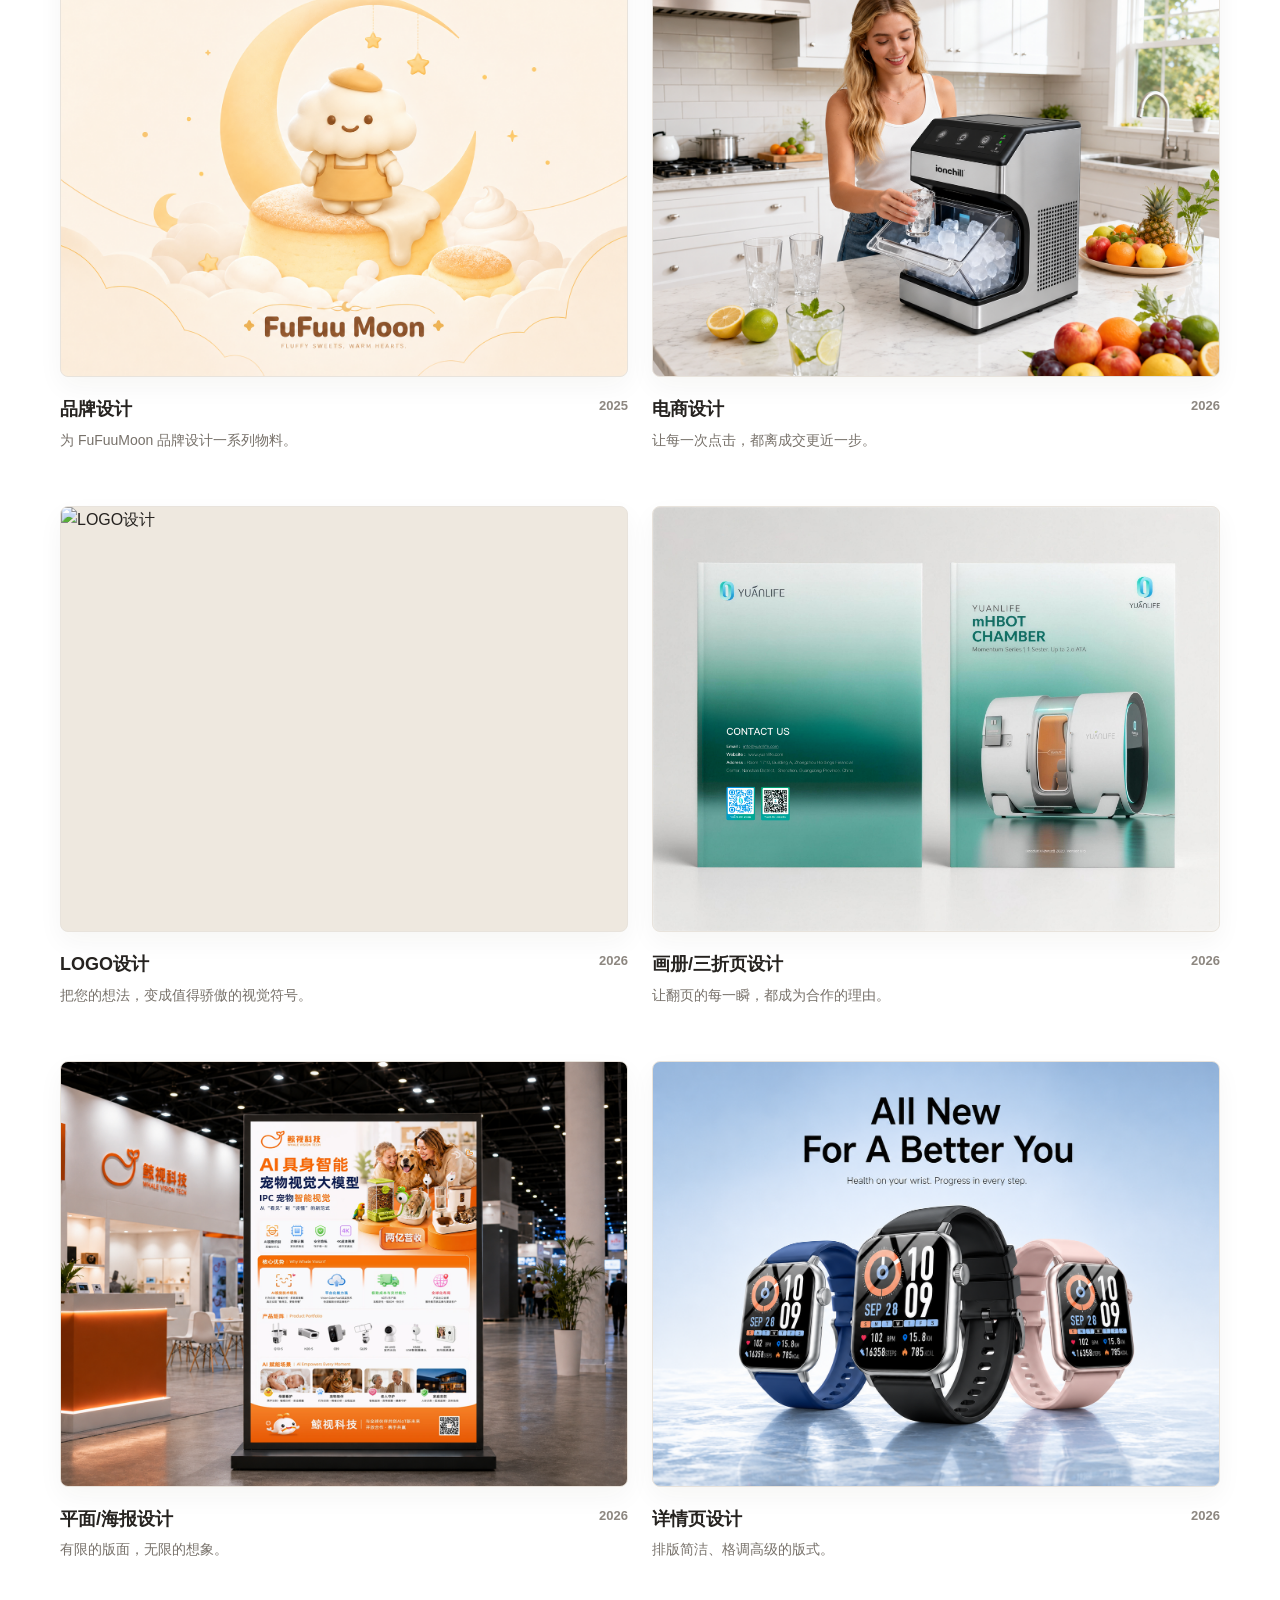
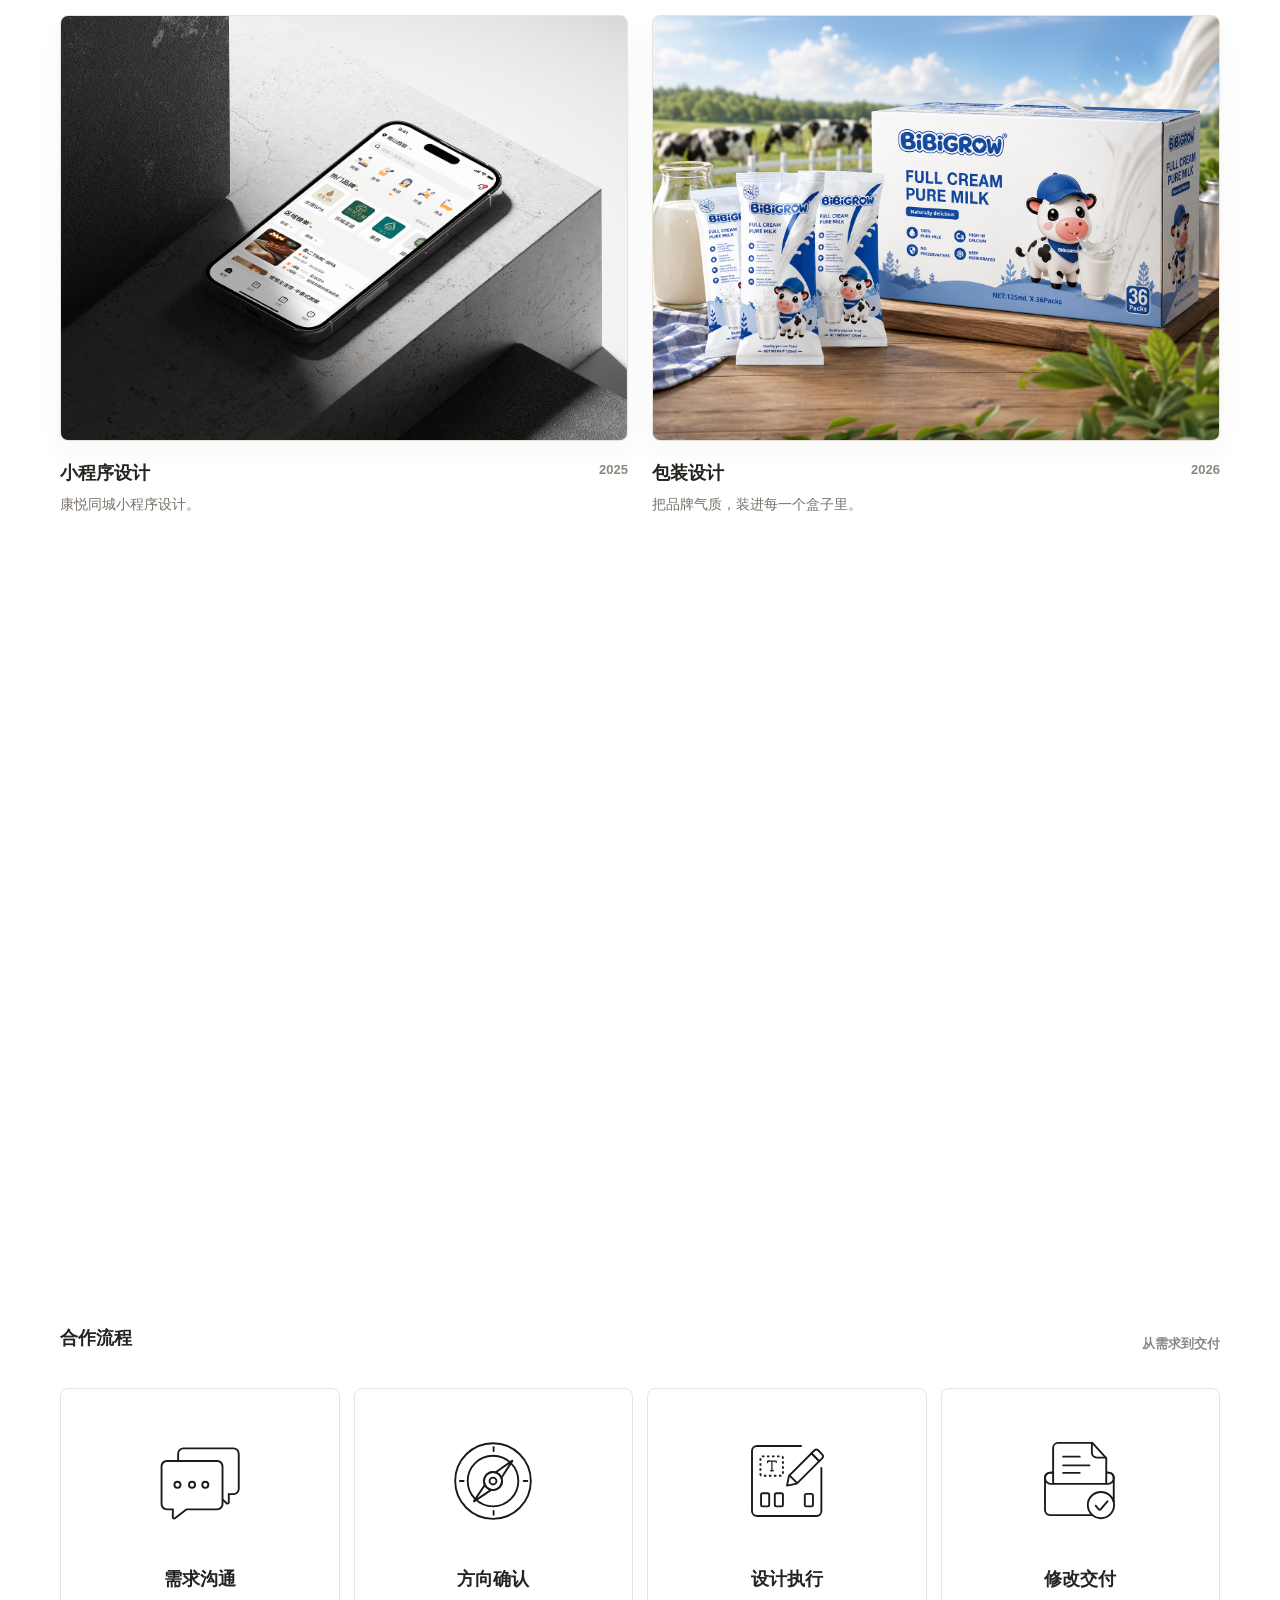
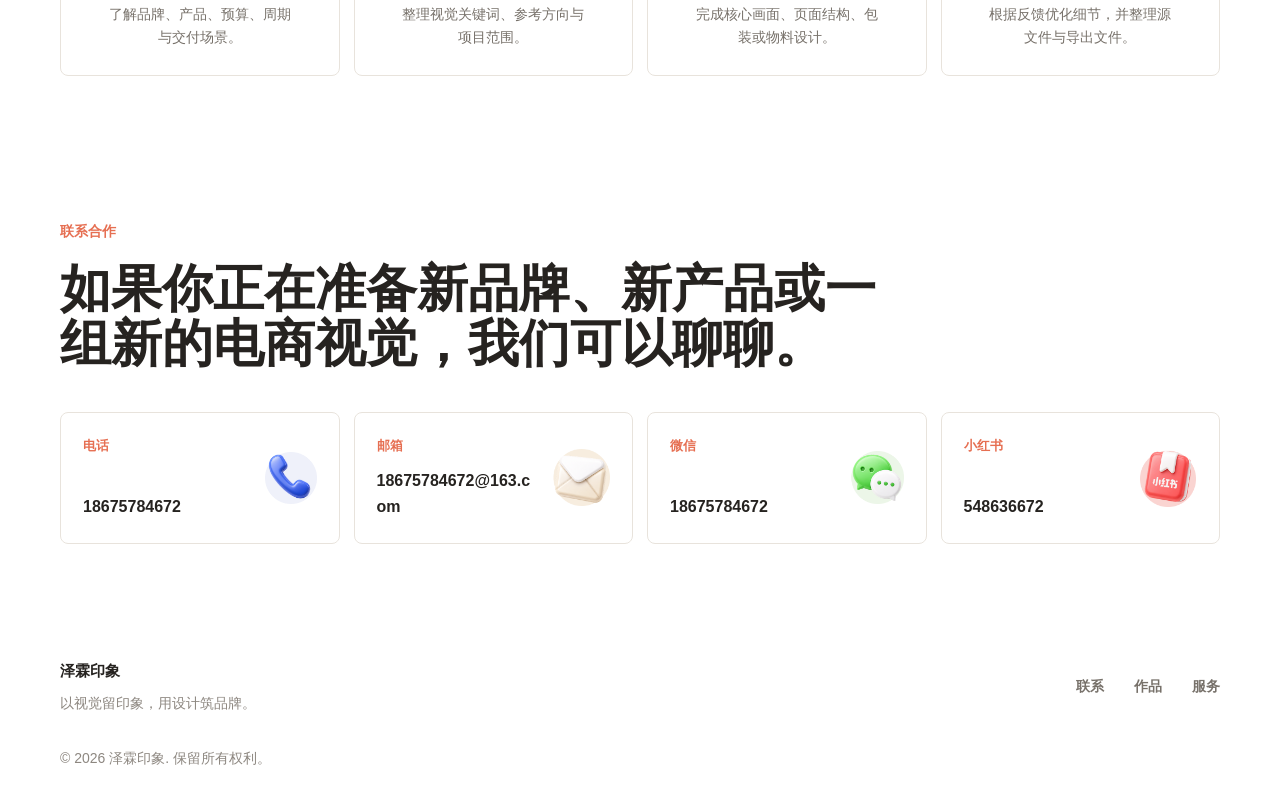
==== commit 9bc66e5b: "Add files via upload 更新首页导航 Logo" ====
--- a/index.html
+++ b/index.html
@@ -12,7 +12,10 @@
   </head>
   <body>
     <header class="site-header">
-      <a class="brand" href="#top" aria-label="泽霖印象首页">泽霖印象</a>
+      <a class="brand" href="#top" aria-label="泽霖印象首页">
+        <img class="brand-mark" src="assets/brand-mark.svg" alt="" aria-hidden="true" />
+        <span class="brand-name">泽霖印象</span>
+      </a>
       <nav class="site-nav" aria-label="主导航">
         <a href="#services">服务</a>
         <a href="#work">作品</a>
@@ -25,7 +28,7 @@
       <section class="hero section-wrap">
         <div class="hero-content">
           <p class="eyebrow">品牌视觉 / 电商设计 / 包装画册</p>
-          <h1>以视觉留印象，<br />用设计筑品牌。</h1>
+          <h1>以视觉留印象<br />用设计筑品牌</h1>
           <p class="hero-copy">
             泽霖印象是一间专注商业视觉表达的设计工作室，为品牌提供从标识、包装、画册到电商页面与移动端界面的完整设计支持。
           </p>
@@ -138,9 +141,10 @@
         </div>
         <div class="filter-bar" aria-label="作品分类">
           <button class="active" type="button" data-filter="all">全部</button>
-          <button type="button" data-filter="brand">品牌</button>
+          <button type="button" data-filter="brand">品牌设计</button>
           <button type="button" data-filter="logo">LOGO</button>
           <button type="button" data-filter="ecommerce">电商</button>
+          <button type="button" data-filter="detail">详情页</button>
           <button type="button" data-filter="packaging">包装</button>
           <button type="button" data-filter="print">画册 / 海报</button>
           <button type="button" data-filter="annual">年报</button>
@@ -155,7 +159,7 @@
             </div>
             <div class="work-meta">
               <div>
-                <h3>FuFuuMoon 品牌设计</h3>
+                <h3>品牌设计</h3>
                 <p>为 FuFuuMoon 品牌设计一系列物料。</p>
               </div>
               <time>2025</time>
@@ -164,25 +168,25 @@
 
           <article class="work-card" data-category="ecommerce">
             <div class="work-visual work-photo">
-              <img src="assets/work/ionchill-ice-maker-ecommerce.png" alt="ionchill 制冰机亚马逊电商设计" />
-            </div>
-            <div class="work-meta">
-              <div>
-                <h3>ionchill 制冰机电商设计</h3>
-                <p>为 ionchill 制冰机提供亚马逊电商设计。</p>
-              </div>
-              <time>2026</time>
-            </div>
-          </article>
-
-          <article class="work-card" data-category="packaging">
-            <div class="work-visual work-photo">
-              <img src="assets/work/homenest-golden-packaging.png" alt="HOMENEST GOLDEN 燕窝饮包装设计" />
-            </div>
-            <div class="work-meta">
-              <div>
-                <h3>燕窝饮包装设计</h3>
-                <p>为 HOMENEST GOLDEN 燕窝饮品牌打造包装视觉。</p>
+              <img src="assets/work/ionchill-ice-maker-ecommerce.png" alt="电商设计" />
+            </div>
+            <div class="work-meta">
+              <div>
+                <h3>电商设计</h3>
+                <p>让每一次点击，都离成交更近一步。</p>
+              </div>
+              <time>2026</time>
+            </div>
+          </article>
+
+          <article class="work-card" data-category="logo">
+            <div class="work-visual work-photo">
+              <img src="assets/work/logo-design.png" alt="LOGO设计" />
+            </div>
+            <div class="work-meta">
+              <div>
+                <h3>LOGO设计</h3>
+                <p>把您的想法，变成值得骄傲的视觉符号。</p>
               </div>
               <time>2026</time>
             </div>
@@ -190,12 +194,12 @@
 
           <article class="work-card" data-category="print">
             <div class="work-visual work-photo">
-              <img src="assets/work/yuanlife-oxygen-cabin-brochure.png" alt="一元科技氧舱产品手册设计" />
-            </div>
-            <div class="work-meta">
-              <div>
-                <h3>氧舱产品手册设计</h3>
-                <p>一元科技的氧舱产品手册设计。</p>
+              <img src="assets/work/yuanlife-oxygen-cabin-brochure.png" alt="画册/三折页设计" />
+            </div>
+            <div class="work-meta">
+              <div>
+                <h3>画册/三折页设计</h3>
+                <p>让翻页的每一瞬，都成为合作的理由。</p>
               </div>
               <time>2026</time>
             </div>
@@ -203,25 +207,25 @@
 
           <article class="work-card" data-category="print">
             <div class="work-visual work-photo">
-              <img src="assets/work/whale-vision-tech-poster.png" alt="鲸视科技香港展会海报设计" />
-            </div>
-            <div class="work-meta">
-              <div>
-                <h3>鲸视科技海报设计</h3>
-                <p>鲸视科技香港展会海报设计。</p>
-              </div>
-              <time>2026</time>
-            </div>
-          </article>
-
-          <article class="work-card" data-category="ecommerce">
-            <div class="work-visual work-photo">
-              <img src="assets/work/smartwatch-qonbink-ecommerce.png" alt="Smartwatch 智能手表电商设计" />
-            </div>
-            <div class="work-meta">
-              <div>
-                <h3>Smartwatch 电商设计</h3>
-                <p>为 Qonbink 品牌提供网站和电商设计。</p>
+              <img src="assets/work/whale-vision-tech-poster.png" alt="平面/海报设计" />
+            </div>
+            <div class="work-meta">
+              <div>
+                <h3>平面/海报设计</h3>
+                <p>有限的版面，无限的想象。</p>
+              </div>
+              <time>2026</time>
+            </div>
+          </article>
+
+          <article class="work-card" data-category="detail">
+            <div class="work-visual work-photo">
+              <img src="assets/work/smartwatch-qonbink-ecommerce.png" alt="详情页设计" />
+            </div>
+            <div class="work-meta">
+              <div>
+                <h3>详情页设计</h3>
+                <p>排版简洁、格调高级的版式。</p>
               </div>
               <time>2026</time>
             </div>
@@ -242,12 +246,12 @@
 
           <article class="work-card" data-category="packaging">
             <div class="work-visual work-photo">
-              <img src="assets/work/bibigrow-milk-packaging.png" alt="BIBIGROW 牛奶包装设计" />
-            </div>
-            <div class="work-meta">
-              <div>
-                <h3>牛奶包装设计</h3>
-                <p>为 BIBIGROW 品牌提供牛奶内外包装设计。</p>
+              <img src="assets/work/bibigrow-milk-packaging.png" alt="包装设计" />
+            </div>
+            <div class="work-meta">
+              <div>
+                <h3>包装设计</h3>
+                <p>把品牌气质，装进每一个盒子里。</p>
               </div>
               <time>2026</time>
             </div>
--- a/styles.css
+++ b/styles.css
@@ -106,12 +106,26 @@
 }
 
 .brand {
+  display: inline-flex;
+  align-items: center;
+  gap: 8px;
   font-size: 15px;
   font-weight: 800;
   letter-spacing: 0;
   transition:
     color 180ms ease,
     transform 180ms ease;
+}
+
+.brand-mark {
+  width: 24px;
+  height: 24px;
+  display: block;
+  flex: 0 0 24px;
+}
+
+.site-header .brand-name {
+  color: var(--ink);
 }
 
 .brand span {
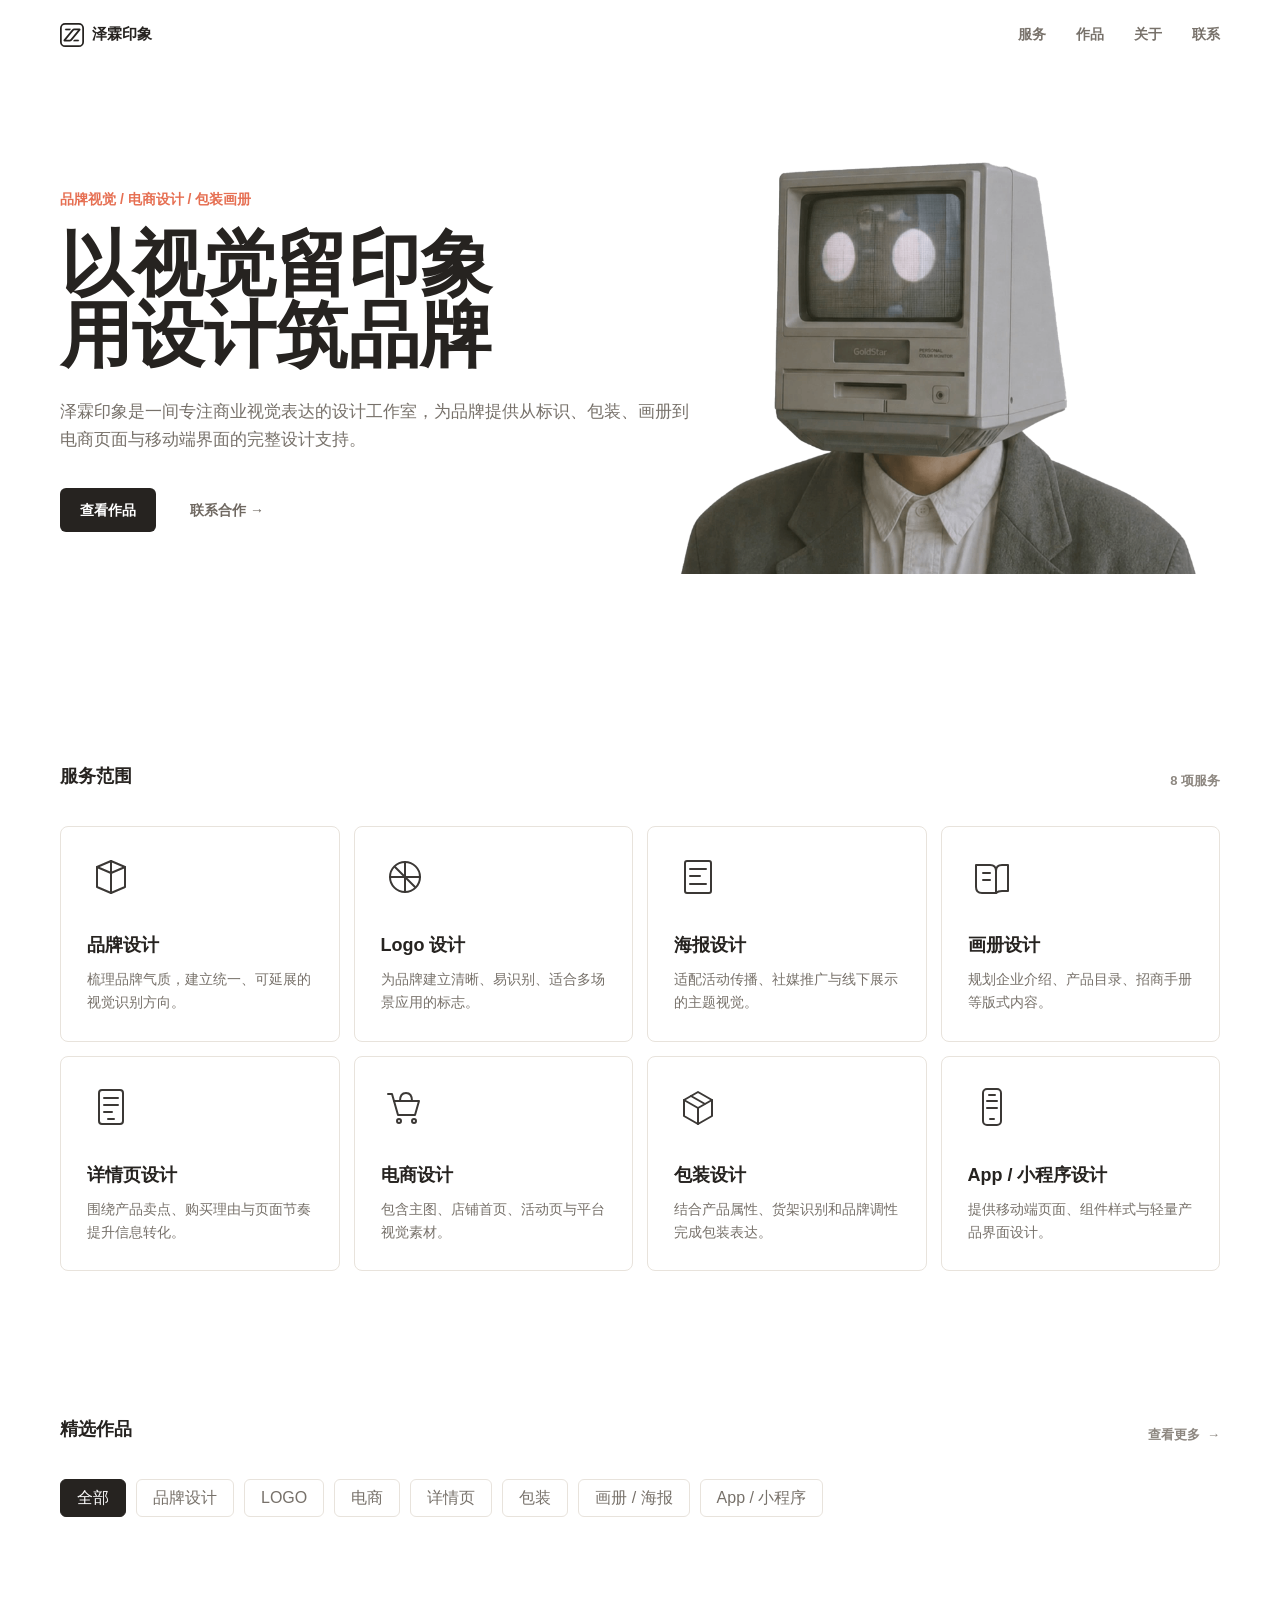
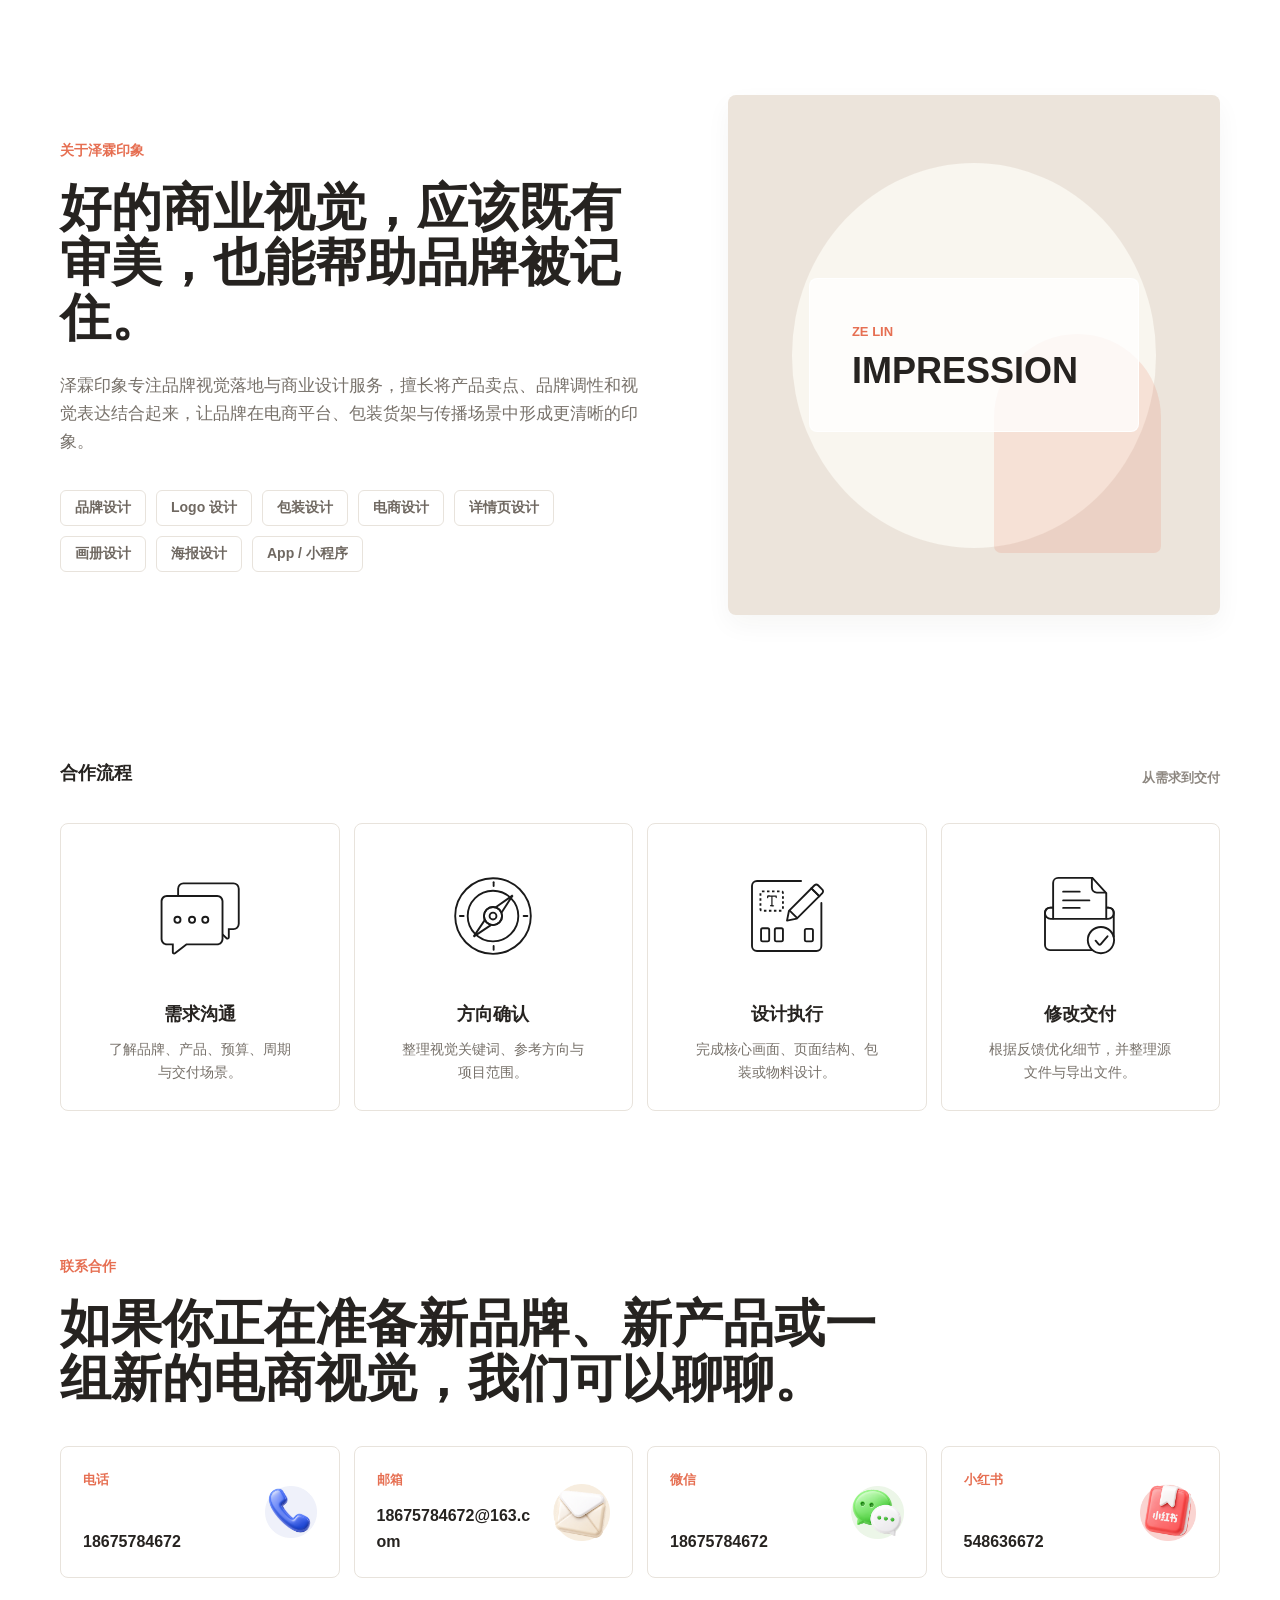
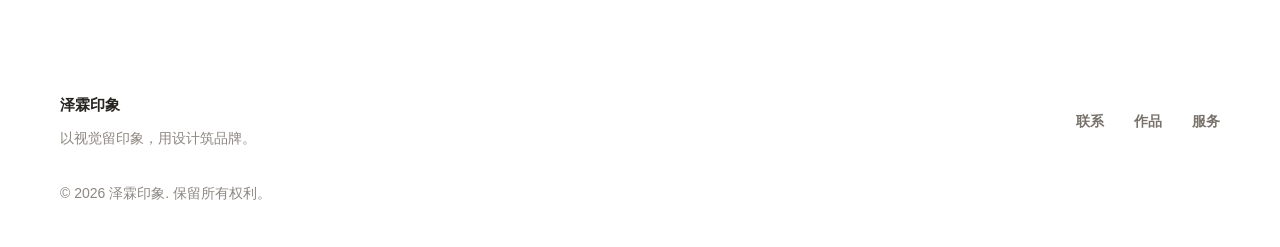
==== commit 5f00e96f: "Add files via upload v1.2版本更新" ====
--- a/index.html
+++ b/index.html
@@ -137,7 +137,7 @@
       <section class="section-wrap work" id="work">
         <div class="section-title">
           <h2>精选作品</h2>
-          <p>8 个项目</p>
+          <a class="section-link" href="works.html">查看更多 <span aria-hidden="true">→</span></a>
         </div>
         <div class="filter-bar" aria-label="作品分类">
           <button class="active" type="button" data-filter="all">全部</button>
@@ -147,116 +147,10 @@
           <button type="button" data-filter="detail">详情页</button>
           <button type="button" data-filter="packaging">包装</button>
           <button type="button" data-filter="print">画册 / 海报</button>
-          <button type="button" data-filter="annual">年报</button>
           <button type="button" data-filter="ui">App / 小程序</button>
-          <button type="button" data-filter="other">其它</button>
-        </div>
-
-        <div class="work-grid">
-          <article class="work-card" data-category="brand">
-            <div class="work-visual work-photo">
-              <img src="assets/work/fufuumoon-brand-design.png" alt="FuFuuMoon 品牌设计" />
-            </div>
-            <div class="work-meta">
-              <div>
-                <h3>品牌设计</h3>
-                <p>为 FuFuuMoon 品牌设计一系列物料。</p>
-              </div>
-              <time>2025</time>
-            </div>
-          </article>
-
-          <article class="work-card" data-category="ecommerce">
-            <div class="work-visual work-photo">
-              <img src="assets/work/ionchill-ice-maker-ecommerce.png" alt="电商设计" />
-            </div>
-            <div class="work-meta">
-              <div>
-                <h3>电商设计</h3>
-                <p>让每一次点击，都离成交更近一步。</p>
-              </div>
-              <time>2026</time>
-            </div>
-          </article>
-
-          <article class="work-card" data-category="logo">
-            <div class="work-visual work-photo">
-              <img src="assets/work/logo-design.png" alt="LOGO设计" />
-            </div>
-            <div class="work-meta">
-              <div>
-                <h3>LOGO设计</h3>
-                <p>把您的想法，变成值得骄傲的视觉符号。</p>
-              </div>
-              <time>2026</time>
-            </div>
-          </article>
-
-          <article class="work-card" data-category="print">
-            <div class="work-visual work-photo">
-              <img src="assets/work/yuanlife-oxygen-cabin-brochure.png" alt="画册/三折页设计" />
-            </div>
-            <div class="work-meta">
-              <div>
-                <h3>画册/三折页设计</h3>
-                <p>让翻页的每一瞬，都成为合作的理由。</p>
-              </div>
-              <time>2026</time>
-            </div>
-          </article>
-
-          <article class="work-card" data-category="print">
-            <div class="work-visual work-photo">
-              <img src="assets/work/whale-vision-tech-poster.png" alt="平面/海报设计" />
-            </div>
-            <div class="work-meta">
-              <div>
-                <h3>平面/海报设计</h3>
-                <p>有限的版面，无限的想象。</p>
-              </div>
-              <time>2026</time>
-            </div>
-          </article>
-
-          <article class="work-card" data-category="detail">
-            <div class="work-visual work-photo">
-              <img src="assets/work/smartwatch-qonbink-ecommerce.png" alt="详情页设计" />
-            </div>
-            <div class="work-meta">
-              <div>
-                <h3>详情页设计</h3>
-                <p>排版简洁、格调高级的版式。</p>
-              </div>
-              <time>2026</time>
-            </div>
-          </article>
-
-          <article class="work-card" data-category="ui">
-            <div class="work-visual work-photo">
-              <img src="assets/work/kangyue-mini-program-design.png" alt="康悦同城小程序设计" />
-            </div>
-            <div class="work-meta">
-              <div>
-                <h3>小程序设计</h3>
-                <p>康悦同城小程序设计。</p>
-              </div>
-              <time>2025</time>
-            </div>
-          </article>
-
-          <article class="work-card" data-category="packaging">
-            <div class="work-visual work-photo">
-              <img src="assets/work/bibigrow-milk-packaging.png" alt="包装设计" />
-            </div>
-            <div class="work-meta">
-              <div>
-                <h3>包装设计</h3>
-                <p>把品牌气质，装进每一个盒子里。</p>
-              </div>
-              <time>2026</time>
-            </div>
-          </article>
-        </div>
+        </div>
+
+        <div class="work-grid" id="featured-work-grid"></div>
       </section>
 
       <section class="section-wrap about" id="about">
@@ -371,6 +265,7 @@
       <p class="copyright">© 2026 泽霖印象. 保留所有权利。</p>
     </footer>
 
+    <script src="works-data.js"></script>
     <script src="script.js"></script>
   </body>
 </html>
--- a/styles.css
+++ b/styles.css
@@ -570,6 +570,30 @@
   font-weight: 700;
 }
 
+.section-link,
+.back-link {
+  display: inline-flex;
+  align-items: center;
+  gap: 7px;
+  color: var(--muted);
+  font-size: 13px;
+  font-weight: 700;
+  transition:
+    color 180ms ease,
+    transform 180ms ease;
+}
+
+.section-link:hover,
+.back-link:hover {
+  color: var(--ink);
+  transform: translateX(3px);
+}
+
+.back-link {
+  gap: 8px;
+  margin-bottom: 32px;
+}
+
 .services,
 .work,
 .about,
@@ -816,6 +840,12 @@
   transform: translateY(0);
 }
 
+.work-card {
+  display: block;
+  color: inherit;
+  cursor: pointer;
+}
+
 .work-grid {
   display: grid;
   grid-template-columns: repeat(2, minmax(0, 1fr));
@@ -823,7 +853,6 @@
 }
 
 .work-card {
-  cursor: default;
   transition: opacity 220ms ease;
 }
 
@@ -1073,6 +1102,263 @@
 .work-card:active .work-meta time {
   color: var(--accent);
   transform: translateX(-3px);
+}
+
+.works-page-intro,
+.category-page-intro {
+  padding: 92px 0 76px;
+}
+
+.works-page-intro .back-link,
+.category-page-intro .back-link {
+  margin-bottom: 58px;
+}
+
+.works-page-intro h1,
+.category-page-intro h1,
+.project-heading h1,
+.project-missing h1 {
+  max-width: 760px;
+  margin: 0;
+  font-size: clamp(42px, 6vw, 76px);
+  line-height: 1.04;
+  letter-spacing: -0.02em;
+}
+
+.page-lead {
+  max-width: 620px;
+  margin: 28px 0 0;
+  color: #77716a;
+  font-size: 17px;
+}
+
+.all-works {
+  padding: 10px 0 120px;
+}
+
+.category-projects {
+  padding-bottom: 120px;
+}
+
+.all-works .section-title {
+  margin-bottom: 34px;
+}
+
+.project-hero {
+  padding: 42px 0 86px;
+  background: #faf8f5;
+}
+
+.project-heading {
+  display: grid;
+  grid-template-columns: minmax(0, 1.08fr) minmax(280px, 0.62fr);
+  gap: 72px;
+  align-items: end;
+  margin: 54px 0 52px;
+}
+
+.project-heading h1 {
+  font-size: clamp(42px, 6vw, 76px);
+}
+
+.project-lead {
+  max-width: 410px;
+  margin: 0 0 6px;
+  color: #77716a;
+  font-size: 17px;
+}
+
+.project-cover {
+  aspect-ratio: 4 / 3;
+  overflow: hidden;
+  border: 1px solid var(--line);
+  border-radius: 8px;
+  background: #eee8df;
+  box-shadow: var(--shadow);
+}
+
+.project-cover img,
+.project-gallery-item img {
+  display: block;
+  width: 100%;
+  height: 100%;
+}
+
+.project-cover img {
+  object-fit: cover;
+}
+
+.project-gallery-item img {
+  object-fit: contain;
+  background: #f5f1ec;
+}
+
+.project-overview {
+  display: grid;
+  grid-template-columns: minmax(0, 1.1fr) minmax(280px, 0.9fr);
+  gap: 92px;
+  align-items: start;
+  padding-top: 112px;
+  padding-bottom: 112px;
+}
+
+.project-overview > .back-link {
+  grid-column: 1 / -1;
+  margin-bottom: -52px;
+}
+
+.project-overview-copy h2 {
+  max-width: 700px;
+  margin: 22px 0 0;
+  font-size: clamp(28px, 3.4vw, 48px);
+  line-height: 1.15;
+}
+
+.project-facts {
+  display: grid;
+  grid-template-columns: repeat(2, minmax(0, 1fr));
+  gap: 0 28px;
+  margin: 0;
+  border-top: 1px solid var(--line);
+}
+
+.project-facts div {
+  padding: 19px 0 18px;
+  border-bottom: 1px solid var(--line);
+}
+
+.project-facts dt {
+  color: var(--muted);
+  font-size: 13px;
+  font-weight: 700;
+}
+
+.project-facts dd {
+  margin: 7px 0 0;
+  font-size: 15px;
+  font-weight: 800;
+}
+
+.project-gallery-section {
+  padding-bottom: 112px;
+}
+
+.project-gallery {
+  display: grid;
+  grid-template-columns: minmax(0, 1fr);
+  gap: 32px;
+}
+
+.project-gallery-graphic-poster-design {
+  grid-template-columns: repeat(2, minmax(0, 1fr));
+  gap: 24px;
+  align-items: start;
+}
+
+.project-gallery-ionchill-ecommerce-design {
+  grid-template-columns: minmax(0, 1fr);
+  gap: 32px;
+}
+
+.project-gallery-detail-page-design,
+.project-gallery-travel-detail-page-design {
+  width: min(100%, 820px);
+  margin-right: auto;
+  margin-left: auto;
+}
+
+.project-gallery-item {
+  min-width: 0;
+  margin: 0;
+  overflow: hidden;
+  border: 0;
+  border-radius: 0;
+  background: transparent;
+}
+
+.project-gallery-item img {
+  width: 100%;
+  height: auto;
+  object-fit: initial;
+  background: transparent;
+}
+
+.project-gallery-placeholder {
+  min-height: 260px;
+  border: 1px solid var(--line);
+  border-radius: 8px;
+  background: #f5f1ec;
+  display: flex;
+  align-items: flex-start;
+  justify-content: flex-end;
+  flex-direction: column;
+  padding: 28px;
+  color: var(--muted);
+}
+
+.project-gallery-placeholder span {
+  color: var(--accent);
+  font-size: 12px;
+  font-weight: 800;
+  letter-spacing: 0.08em;
+}
+
+.project-gallery-placeholder strong {
+  margin-top: 16px;
+  color: var(--ink);
+  font-size: 22px;
+}
+
+.project-gallery-placeholder p {
+  max-width: 300px;
+  margin: 5px 0 0;
+  font-size: 14px;
+}
+
+.project-pagination {
+  display: flex;
+  justify-content: space-between;
+  gap: 36px;
+  padding-top: 34px;
+  padding-bottom: 112px;
+  border-top: 1px solid var(--line);
+}
+
+.project-pagination-link {
+  display: flex;
+  flex-direction: column;
+  gap: 7px;
+  max-width: 42%;
+  transition: transform 180ms ease;
+}
+
+.project-pagination-link:hover {
+  transform: translateY(-3px);
+}
+
+.project-pagination-link span {
+  color: var(--muted);
+  font-size: 13px;
+  font-weight: 700;
+}
+
+.project-pagination-link strong {
+  font-size: 18px;
+}
+
+.project-pagination-next {
+  align-items: flex-end;
+  text-align: right;
+}
+
+.project-missing {
+  min-height: 520px;
+  padding-top: 120px;
+  padding-bottom: 120px;
+}
+
+.project-missing .button {
+  margin-top: 34px;
 }
 
 .about {
@@ -1349,6 +1635,16 @@
     gap: 36px;
   }
 
+  .project-heading,
+  .project-overview {
+    grid-template-columns: 1fr;
+    gap: 36px;
+  }
+
+  .project-lead {
+    max-width: 620px;
+  }
+
   .studio-portrait {
     min-height: 380px;
   }
@@ -1419,6 +1715,94 @@
     gap: 4px;
   }
 
+  .works-page-intro,
+  .category-page-intro {
+    padding: 58px 0 52px;
+  }
+
+  .works-page-intro .back-link,
+  .category-page-intro .back-link {
+    margin-bottom: 42px;
+  }
+
+  .works-page-intro h1,
+  .category-page-intro h1,
+  .project-heading h1,
+  .project-missing h1 {
+    font-size: clamp(38px, 12vw, 56px);
+  }
+
+  .page-lead,
+  .project-lead {
+    font-size: 15px;
+  }
+
+  .all-works {
+    padding-bottom: 72px;
+  }
+
+  .category-projects {
+    padding-bottom: 72px;
+  }
+
+  .project-hero {
+    padding: 38px 0 58px;
+  }
+
+  .project-heading {
+    gap: 24px;
+    margin: 42px 0 34px;
+  }
+
+  .project-overview {
+    padding-top: 68px;
+    padding-bottom: 68px;
+  }
+
+  .project-overview > .back-link {
+    margin-bottom: -20px;
+  }
+
+  .project-overview-copy h2 {
+    font-size: clamp(28px, 8vw, 40px);
+  }
+
+  .project-gallery-section {
+    padding-bottom: 68px;
+  }
+
+  .project-gallery {
+    grid-template-columns: 1fr;
+  }
+
+  .project-gallery-graphic-poster-design {
+    grid-template-columns: 1fr;
+  }
+
+  .project-gallery-detail-page-design,
+  .project-gallery-travel-detail-page-design {
+    width: 100%;
+  }
+
+  .project-gallery-placeholder:first-child {
+    grid-column: auto;
+  }
+
+  .project-pagination {
+    align-items: flex-start;
+    flex-direction: column;
+    padding-bottom: 72px;
+  }
+
+  .project-pagination-link {
+    max-width: 100%;
+  }
+
+  .project-pagination-next {
+    align-items: flex-start;
+    text-align: left;
+  }
+
   .services,
   .work,
   .about,
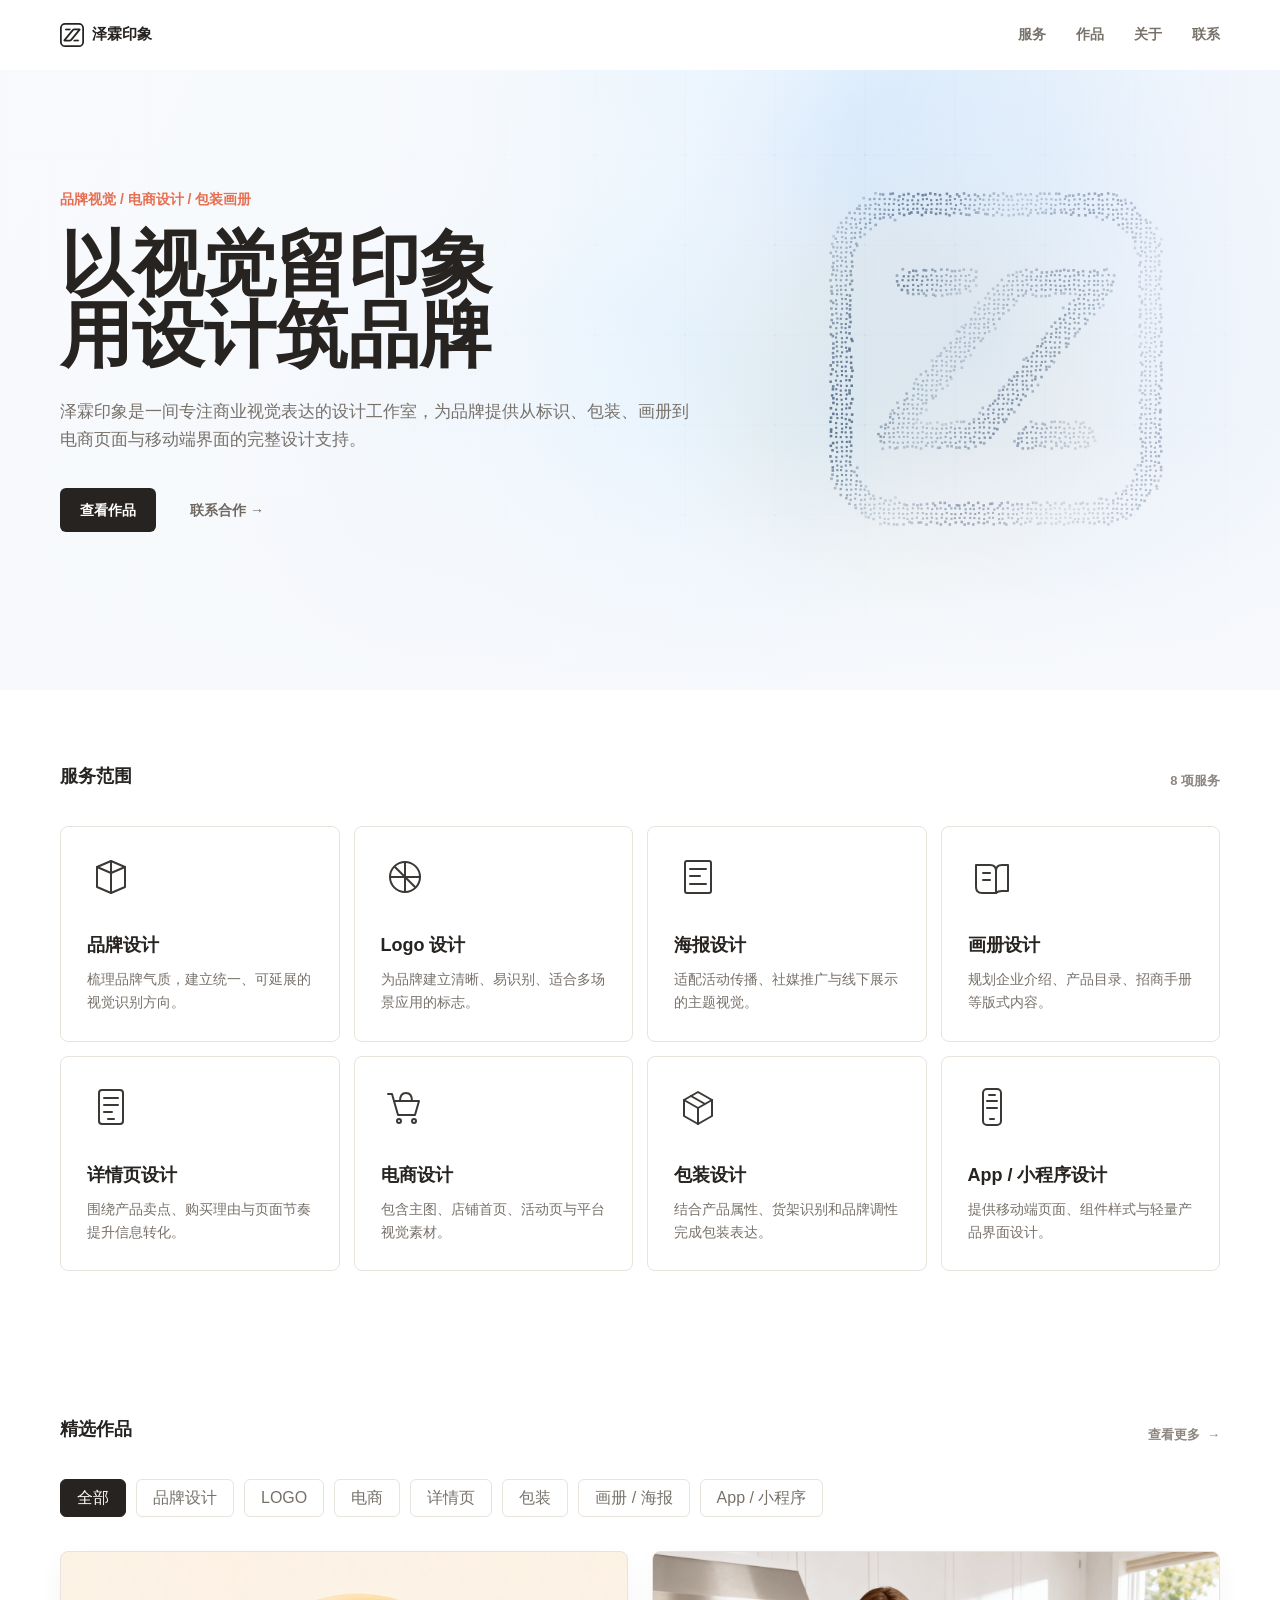
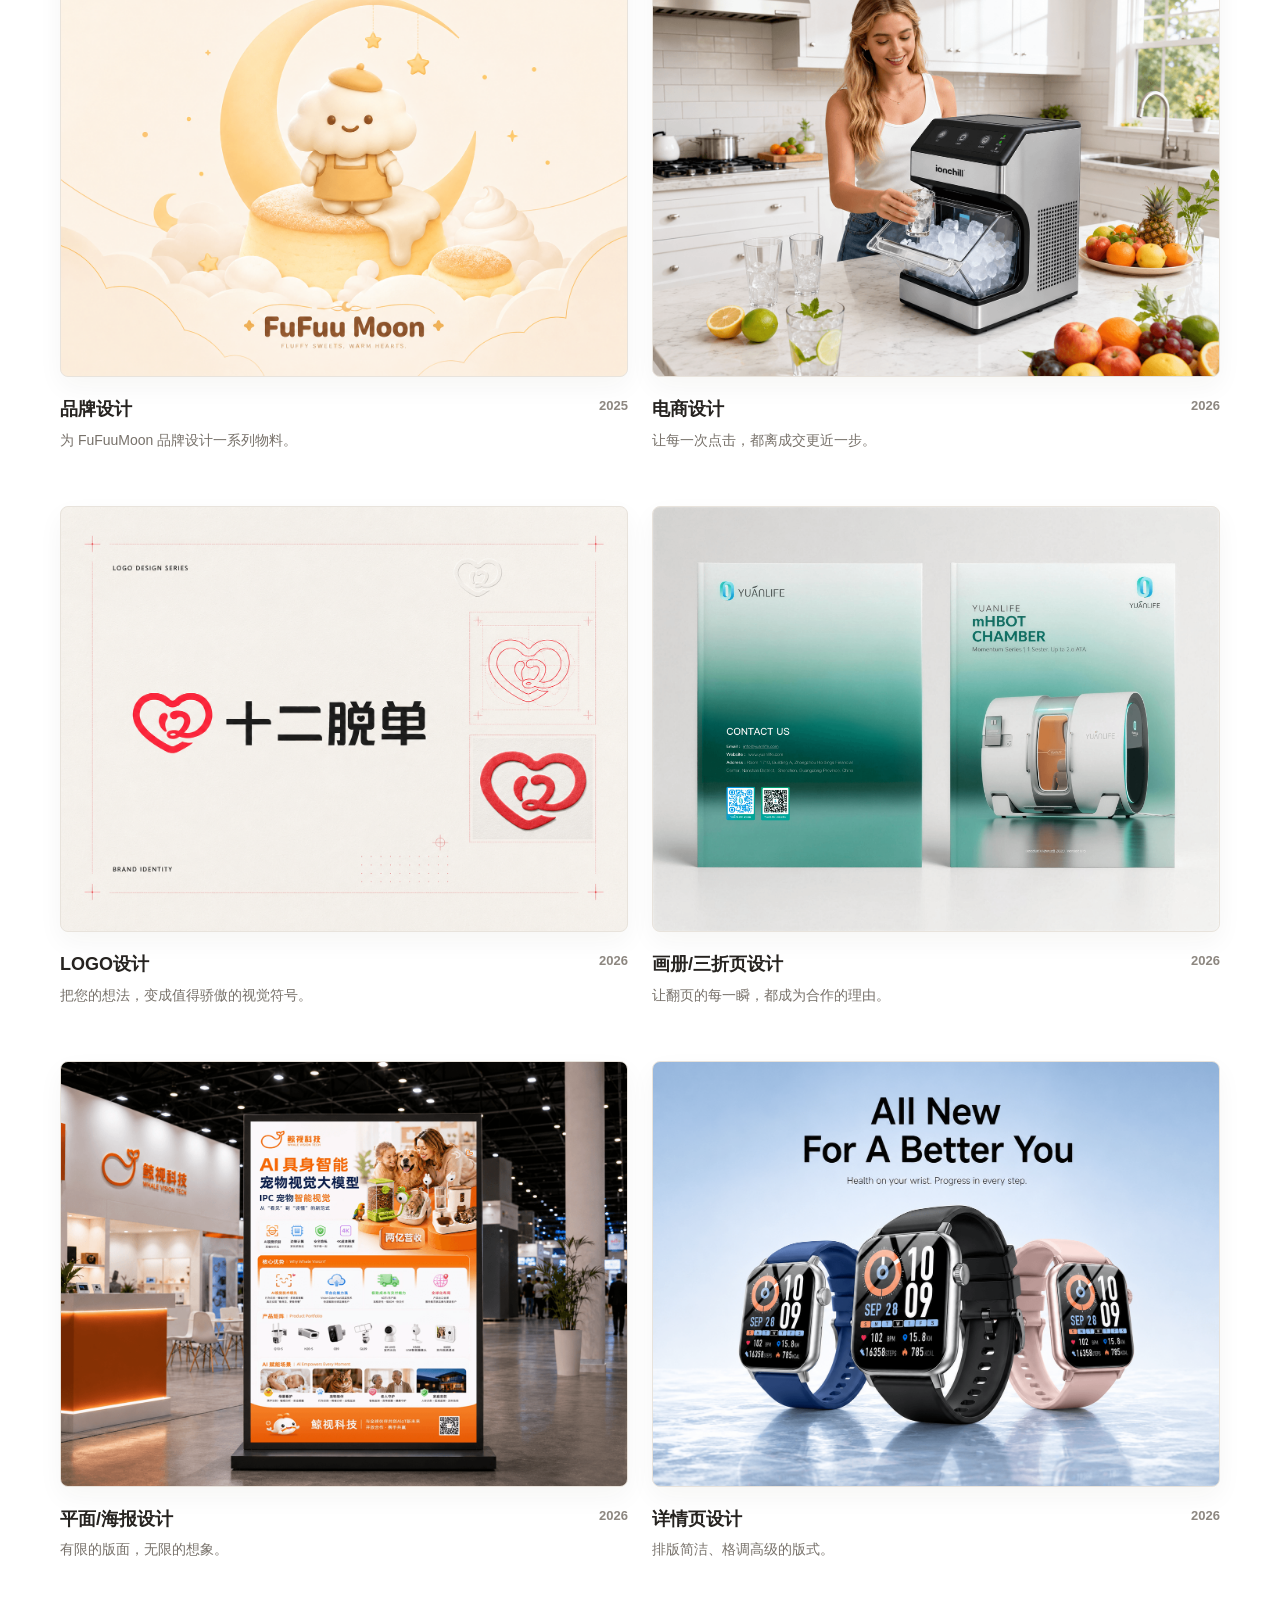
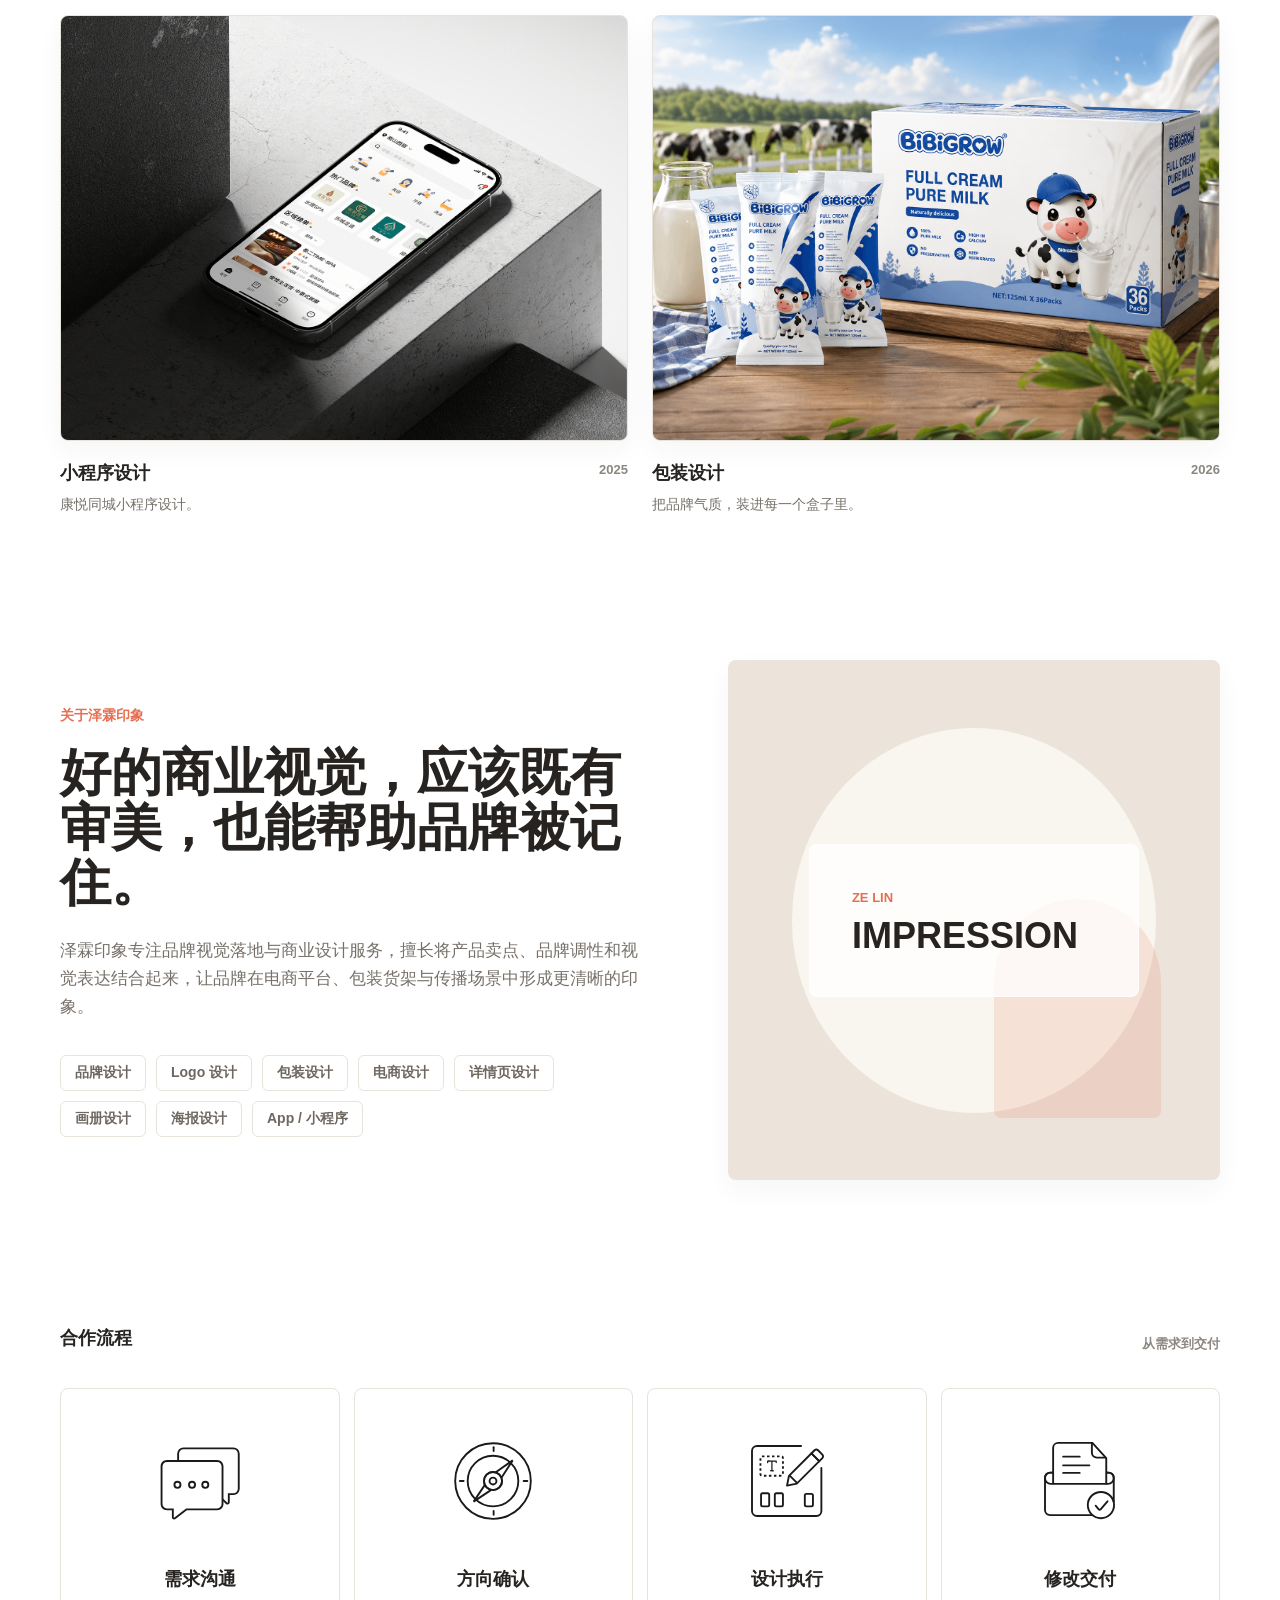
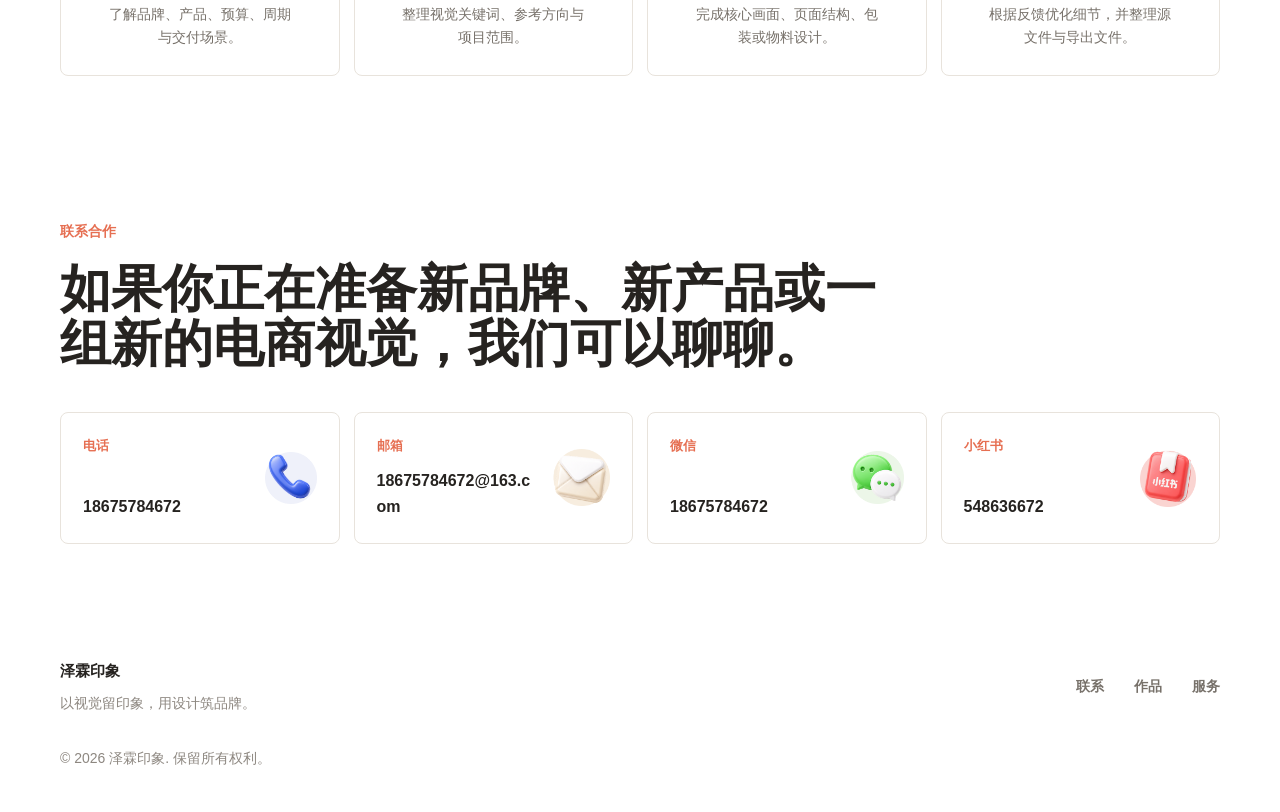
==== commit 9219c7e4: "Add files via upload v.1.2" ====
--- a/index.html
+++ b/index.html
@@ -26,6 +26,9 @@
 
     <main id="top">
       <section class="hero section-wrap">
+        <canvas class="particle-fluid-canvas" aria-hidden="true"></canvas>
+        <canvas class="particle-grid-canvas" aria-hidden="true"></canvas>
+        <canvas class="particle-logo-canvas" aria-hidden="true"></canvas>
         <div class="hero-content">
           <p class="eyebrow">品牌视觉 / 电商设计 / 包装画册</p>
           <h1>以视觉留印象<br />用设计筑品牌</h1>
@@ -267,5 +270,6 @@
 
     <script src="works-data.js"></script>
     <script src="script.js"></script>
+    <script src="particle-banner-light.js"></script>
   </body>
 </html>
--- a/styles.css
+++ b/styles.css
@@ -172,25 +172,55 @@
   min-height: 620px;
   padding: 118px max(24px, calc((100vw - 1160px) / 2)) 36px;
   overflow: hidden;
-  background: #fff;
+  background: #f7f9fc;
 }
 
 .hero::before {
   position: absolute;
   inset: 0;
-  z-index: -1;
+  z-index: 3;
   content: "";
-  background: transparent;
+  background:
+    linear-gradient(90deg, rgba(247, 249, 252, 0.98) 0%, rgba(247, 249, 252, 0.78) 38%, rgba(247, 249, 252, 0.18) 67%, rgba(247, 249, 252, 0.72) 100%),
+    linear-gradient(180deg, rgba(247, 249, 252, 0.06) 0%, rgba(247, 249, 252, 0) 60%, #f7f9fc 100%);
   pointer-events: none;
 }
 
 .hero::after {
   position: absolute;
   inset: 0;
-  z-index: -1;
+  z-index: 1;
   content: "";
-  background: transparent;
+  background: radial-gradient(circle at 76% 42%, rgba(84, 128, 190, 0.12), transparent 34%);
   pointer-events: none;
+}
+
+.particle-fluid-canvas,
+.particle-grid-canvas,
+.particle-logo-canvas {
+  position: absolute;
+  inset: 0;
+  display: block;
+  width: 100%;
+  height: 100%;
+  pointer-events: none;
+}
+
+.particle-fluid-canvas {
+  z-index: 0;
+}
+
+.particle-grid-canvas {
+  z-index: 1;
+  opacity: 0.58;
+  mix-blend-mode: multiply;
+  mask-image: linear-gradient(#000 0%, #000 72%, transparent 100%);
+  -webkit-mask-image: linear-gradient(#000 0%, #000 72%, transparent 100%);
+}
+
+.particle-logo-canvas {
+  z-index: 2;
+  mix-blend-mode: multiply;
 }
 
 .beams-canvas {
@@ -199,7 +229,7 @@
 
 .hero-content {
   position: relative;
-  z-index: 2;
+  z-index: 4;
   width: min(52vw, 650px);
 }
 
@@ -214,6 +244,7 @@
 }
 
 .hero-media {
+  display: none;
   position: absolute;
   top: 92px;
   right: max(24px, calc((100vw - 1160px) / 2));
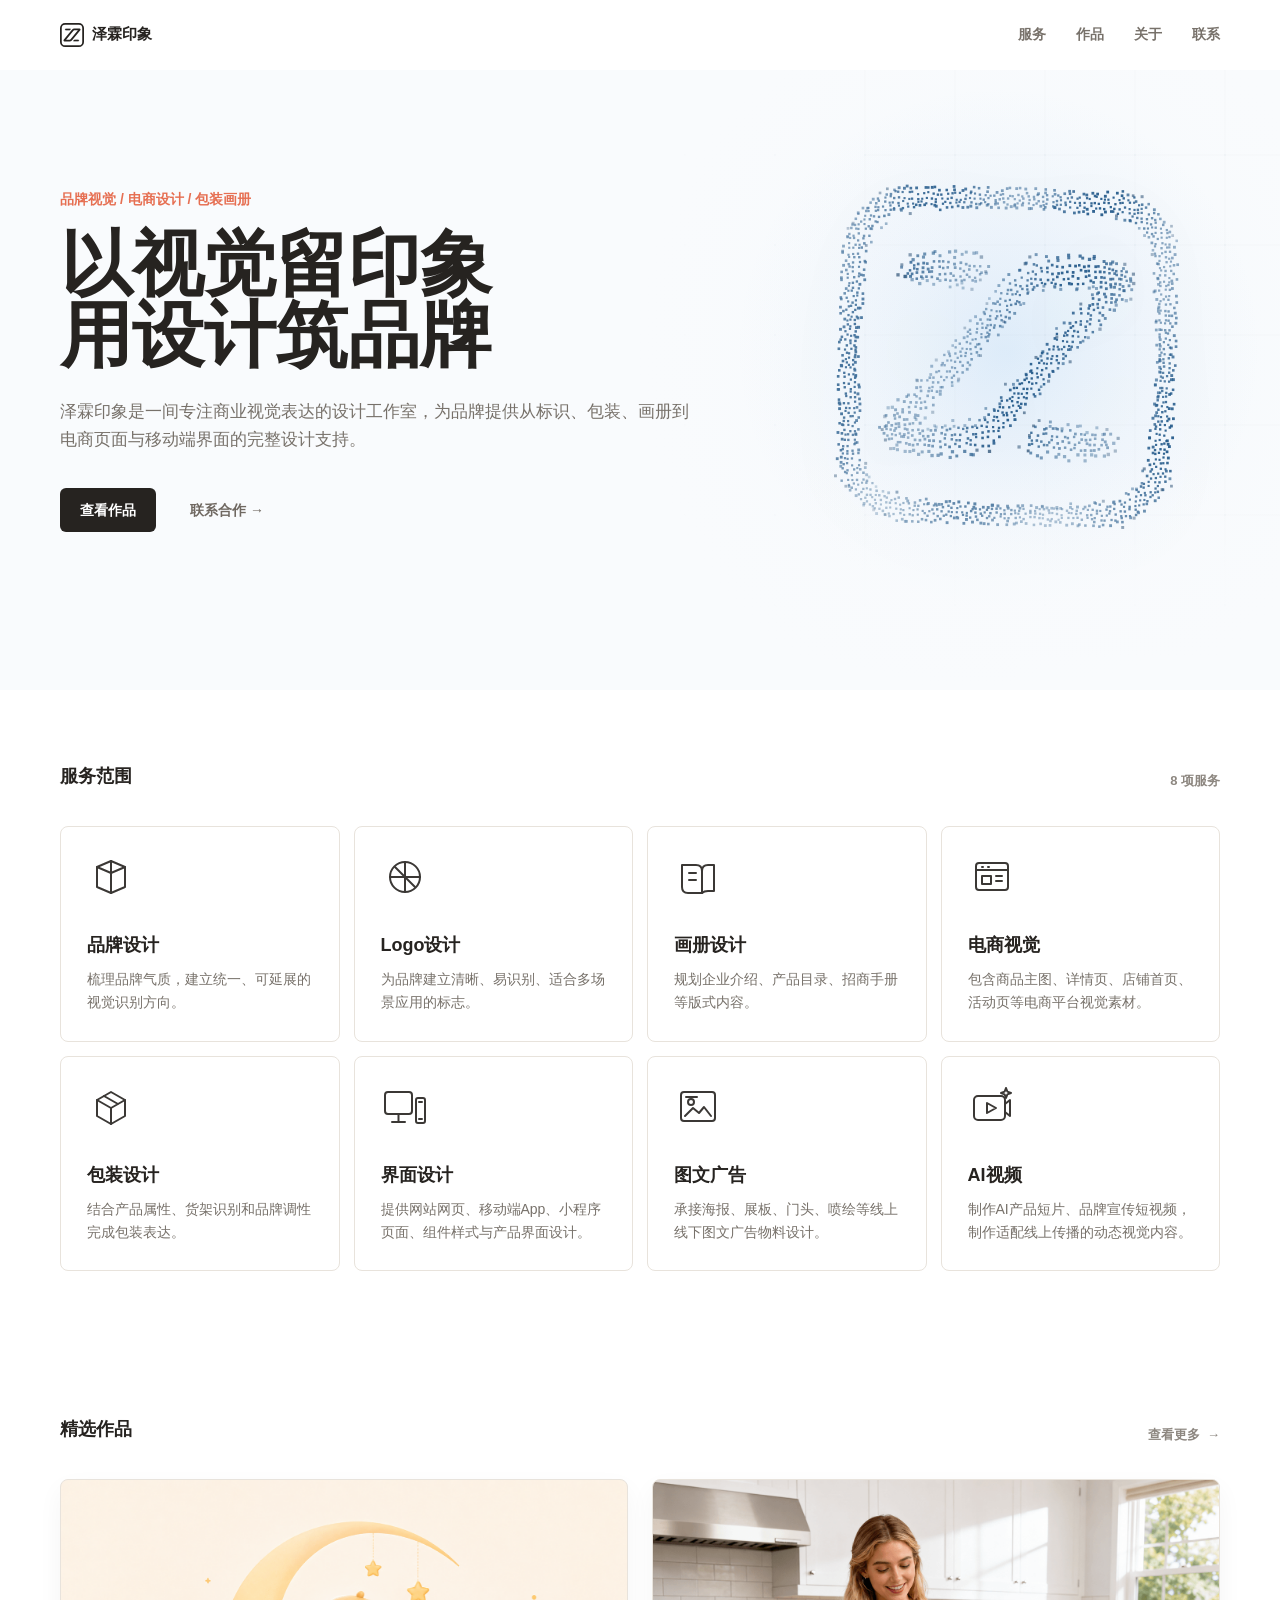
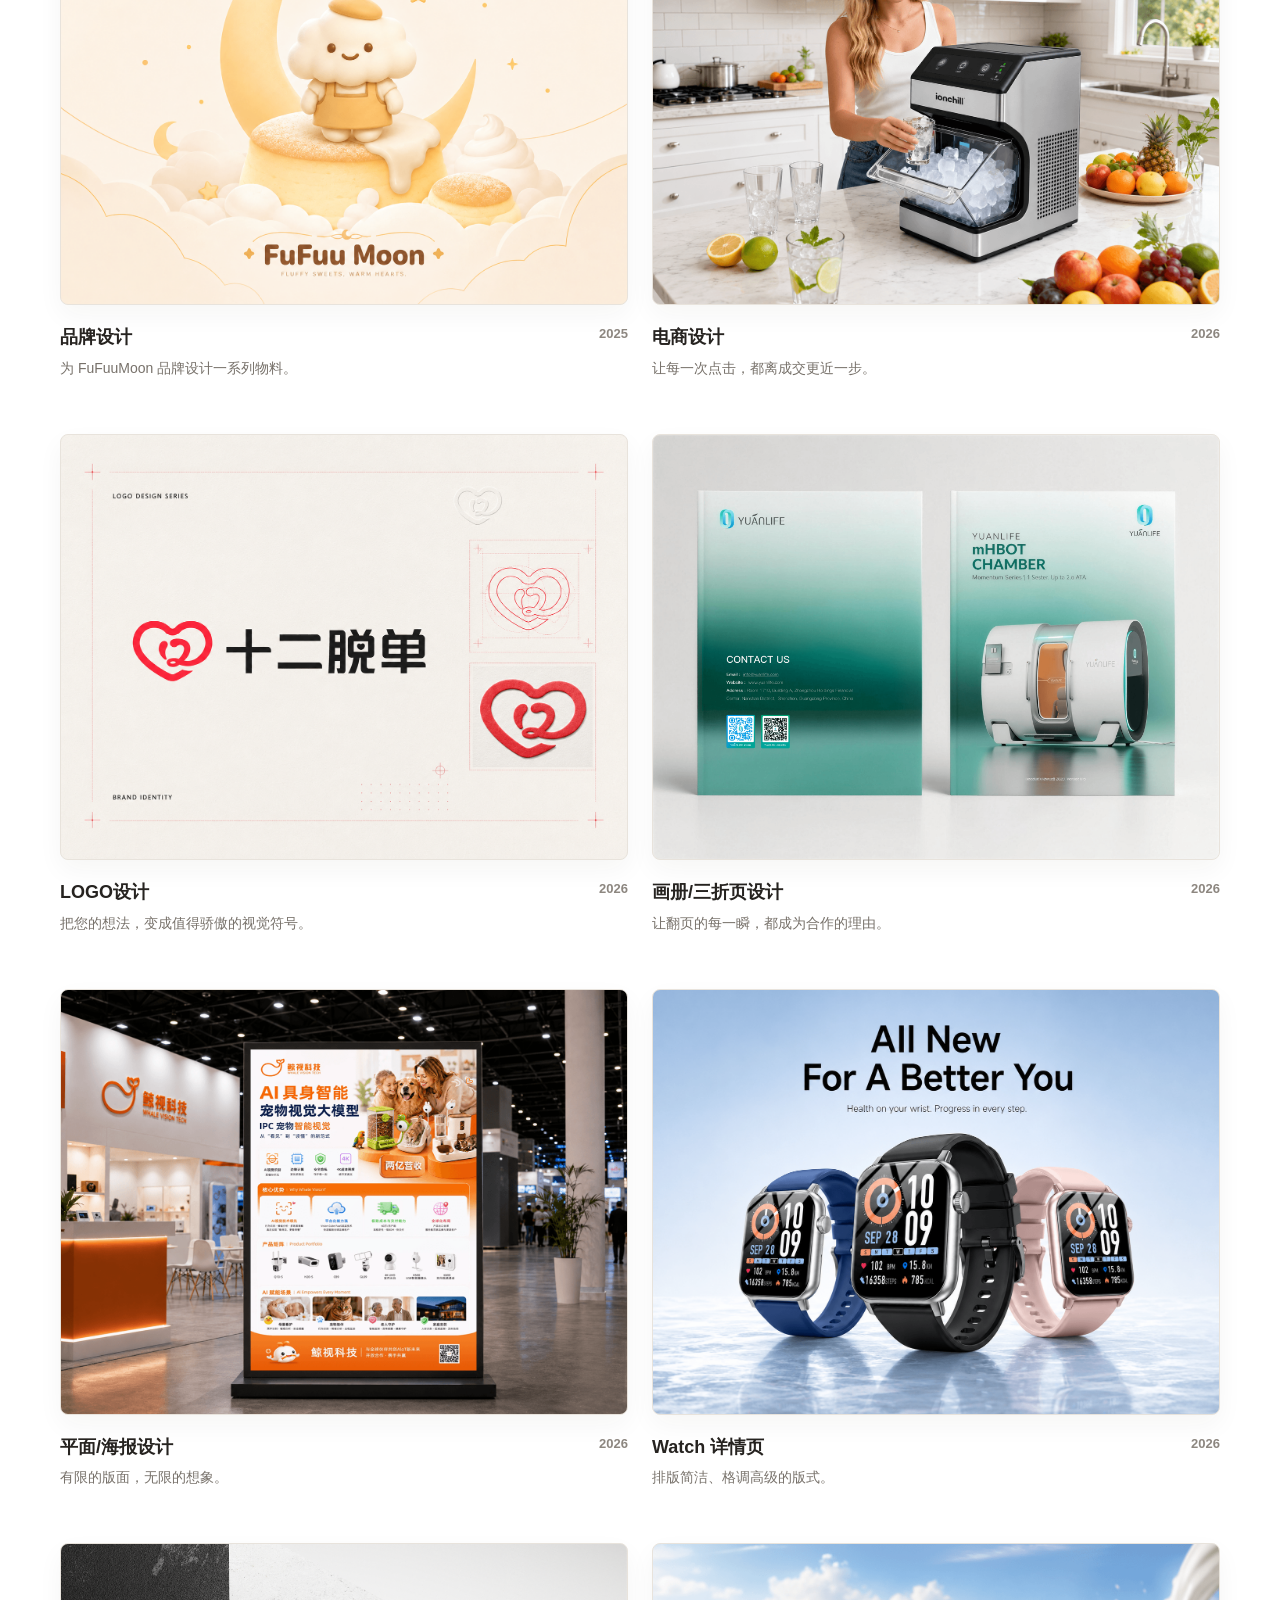
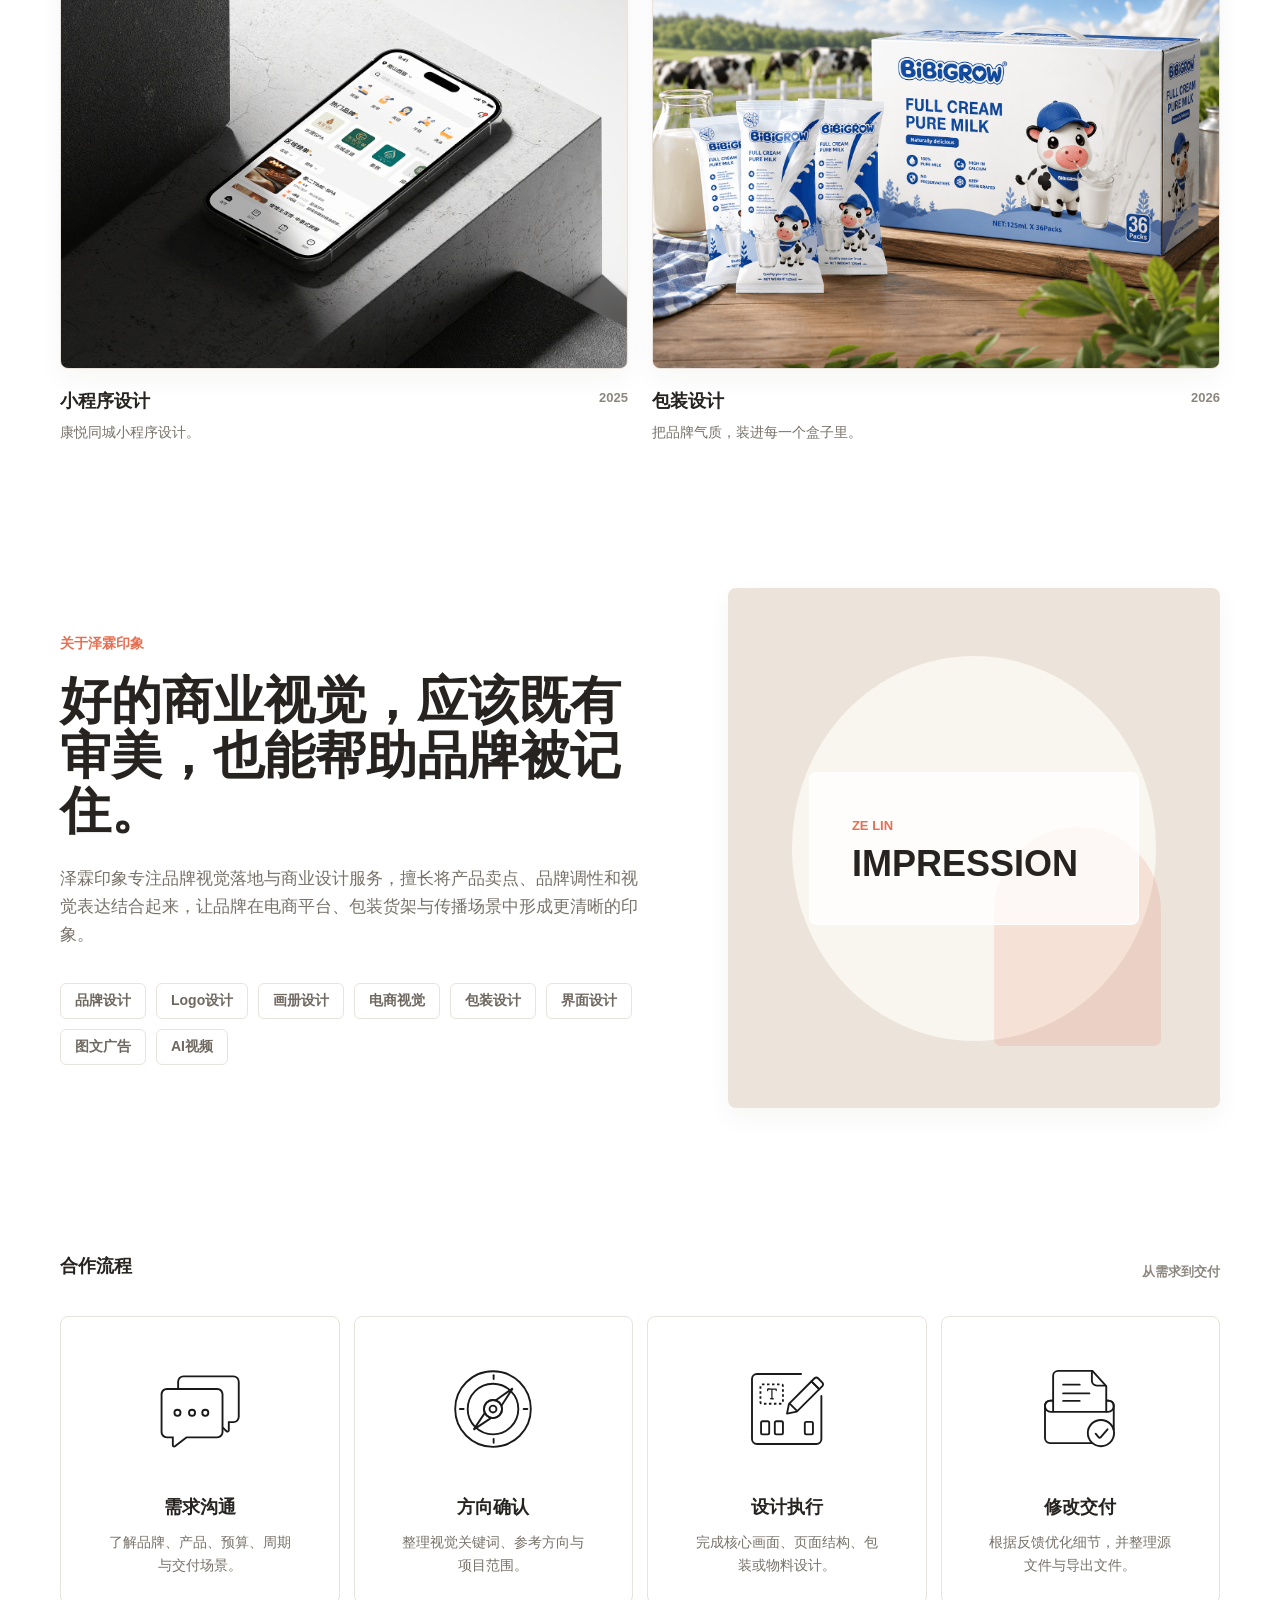
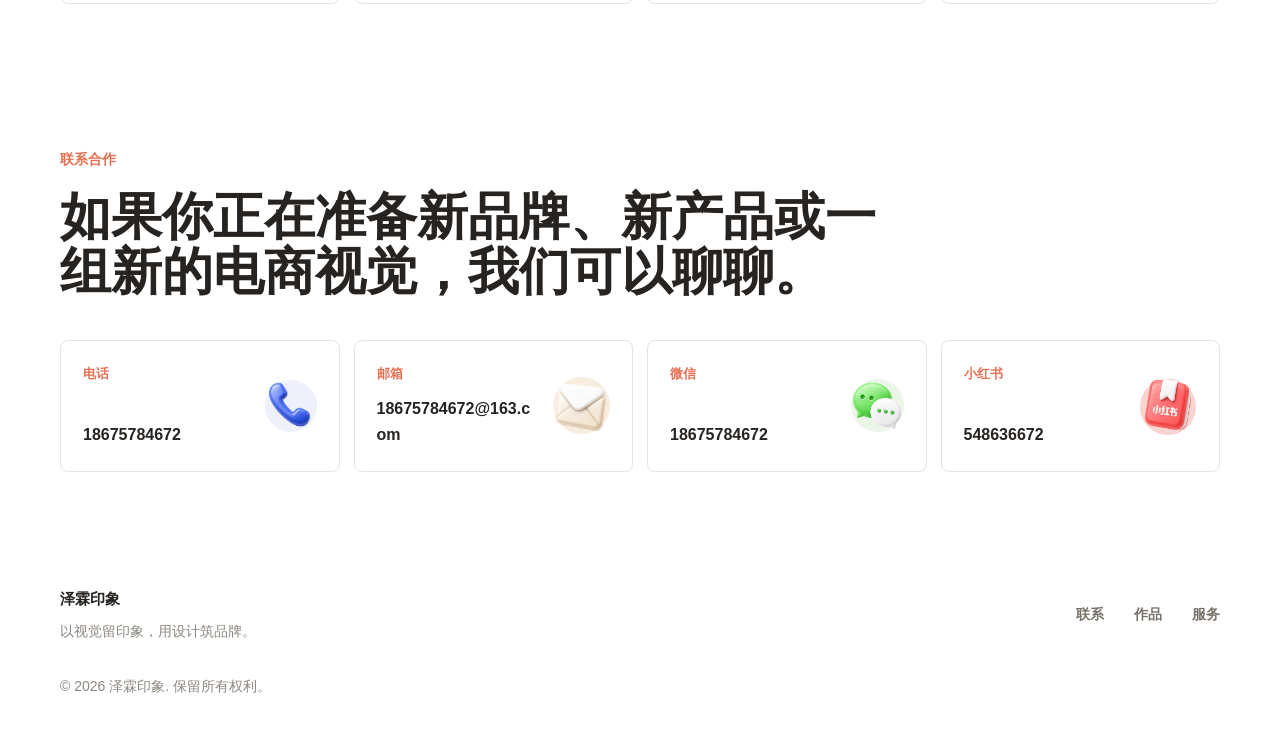
==== commit ccd48e72: "v1.7.2 v1.7.2" ====
--- a/index.html
+++ b/index.html
@@ -5,10 +5,10 @@
     <meta name="viewport" content="width=device-width, initial-scale=1.0" />
     <meta
       name="description"
-      content="泽霖印象专注品牌设计、Logo 设计、海报设计、画册设计、详情页设计、电商设计、包装设计、App / 小程序设计。"
+      content="泽霖印象提供品牌设计、Logo 设计、画册设计、电商视觉、包装设计、界面设计、图文广告与 AI 视频服务。"
     />
     <title>泽霖印象 | 设计工作室</title>
-    <link rel="stylesheet" href="styles.css" />
+    <link rel="stylesheet" href="styles.css?v=1.3.3" />
   </head>
   <body>
     <header class="site-header">
@@ -41,7 +41,7 @@
           </div>
         </div>
         <div class="hero-media" aria-hidden="true">
-          <img class="hero-sequence-frame" src="sppt/1.png" alt="" />
+          <img class="hero-sequence-frame" src="sppt/1.png?v=1.2.1" alt="" />
         </div>
       </section>
 
@@ -68,18 +68,8 @@
                 <path d="M24 9v30M9 24h30M14 14l20 20" />
               </svg>
             </div>
-            <h3>Logo 设计</h3>
+            <h3>Logo设计</h3>
             <p>为品牌建立清晰、易识别、适合多场景应用的标志。</p>
-          </article>
-          <article>
-            <div class="service-card-top">
-              <svg viewBox="0 0 48 48" aria-hidden="true">
-                <rect x="11" y="8" width="26" height="32" rx="2" />
-                <path d="M16 16h16M16 23h10M16 31h16" />
-              </svg>
-            </div>
-            <h3>海报设计</h3>
-            <p>适配活动传播、社媒推广与线下展示的主题视觉。</p>
           </article>
           <article>
             <div class="service-card-top">
@@ -95,24 +85,13 @@
           <article>
             <div class="service-card-top">
               <svg viewBox="0 0 48 48" aria-hidden="true">
-                <rect x="12" y="7" width="24" height="34" rx="3" />
-                <path d="M17 15h14M17 22h14M17 29h8M21 36h6" />
-              </svg>
-            </div>
-            <h3>详情页设计</h3>
-            <p>围绕产品卖点、购买理由与页面节奏提升信息转化。</p>
-          </article>
-          <article>
-            <div class="service-card-top">
-              <svg viewBox="0 0 48 48" aria-hidden="true">
-                <path d="M13 18h25l-4 14H17l-4-14Z" />
-                <path d="M13 18l-2-7H7M19 18c0-5 2-8 6-8s6 3 6 8" />
-                <circle cx="18" cy="38" r="2" />
-                <circle cx="33" cy="38" r="2" />
-              </svg>
-            </div>
-            <h3>电商设计</h3>
-            <p>包含主图、店铺首页、活动页与平台视觉素材。</p>
+                <rect x="8" y="10" width="32" height="27" rx="3" />
+                <path d="M8 17h32M14 14h1M20 14h1" />
+                <path d="M14 23h9v8h-9zM28 23h6M28 28h6" />
+              </svg>
+            </div>
+            <h3>电商视觉</h3>
+            <p>包含商品主图、详情页、店铺首页、活动页等电商平台视觉素材。</p>
           </article>
           <article>
             <div class="service-card-top">
@@ -127,12 +106,36 @@
           <article>
             <div class="service-card-top">
               <svg viewBox="0 0 48 48" aria-hidden="true">
-                <rect x="15" y="6" width="18" height="36" rx="4" />
-                <path d="M21 12h6M22 36h4M19 18h10M19 25h10" />
-              </svg>
-            </div>
-            <h3>App / 小程序设计</h3>
-            <p>提供移动端页面、组件样式与轻量产品界面设计。</p>
+                <rect x="4" y="9" width="27" height="22" rx="3" />
+                <path d="M11 39h13M17.5 31v8" />
+                <rect x="35" y="15" width="9" height="25" rx="2" />
+                <path d="M38 19h3M38 36h3" />
+              </svg>
+            </div>
+            <h3>界面设计</h3>
+            <p>提供网站网页、移动端App、小程序页面、组件样式与产品界面设计。</p>
+          </article>
+          <article>
+            <div class="service-card-top">
+              <svg viewBox="0 0 48 48" aria-hidden="true">
+                <rect x="7" y="9" width="34" height="29" rx="3" />
+                <circle cx="17" cy="19" r="3" />
+                <path d="m11 33 8-8 6 5 5-6 7 9M12 14h11" />
+              </svg>
+            </div>
+            <h3>图文广告</h3>
+            <p>承接海报、展板、门头、喷绘等线上线下图文广告物料设计。</p>
+          </article>
+          <article>
+            <div class="service-card-top">
+              <svg viewBox="0 0 48 48" aria-hidden="true">
+                <rect x="6" y="13" width="31" height="24" rx="4" />
+                <path d="m19 20 9 5-9 5V20ZM37 21l5-4v16l-5-4" />
+                <path d="m38 5 1.4 3.6L43 10l-3.6 1.4L38 15l-1.4-3.6L33 10l3.6-1.4L38 5Z" />
+              </svg>
+            </div>
+            <h3>AI视频</h3>
+            <p>制作AI产品短片、品牌宣传短视频，制作适配线上传播的动态视觉内容。</p>
           </article>
         </div>
       </section>
@@ -142,17 +145,6 @@
           <h2>精选作品</h2>
           <a class="section-link" href="works.html">查看更多 <span aria-hidden="true">→</span></a>
         </div>
-        <div class="filter-bar" aria-label="作品分类">
-          <button class="active" type="button" data-filter="all">全部</button>
-          <button type="button" data-filter="brand">品牌设计</button>
-          <button type="button" data-filter="logo">LOGO</button>
-          <button type="button" data-filter="ecommerce">电商</button>
-          <button type="button" data-filter="detail">详情页</button>
-          <button type="button" data-filter="packaging">包装</button>
-          <button type="button" data-filter="print">画册 / 海报</button>
-          <button type="button" data-filter="ui">App / 小程序</button>
-        </div>
-
         <div class="work-grid" id="featured-work-grid"></div>
       </section>
 
@@ -165,13 +157,13 @@
           </p>
           <div class="tag-list" aria-label="专业领域">
             <span>品牌设计</span>
-            <span>Logo 设计</span>
+            <span>Logo设计</span>
+            <span>画册设计</span>
+            <span>电商视觉</span>
             <span>包装设计</span>
-            <span>电商设计</span>
-            <span>详情页设计</span>
-            <span>画册设计</span>
-            <span>海报设计</span>
-            <span>App / 小程序</span>
+            <span>界面设计</span>
+            <span>图文广告</span>
+            <span>AI视频</span>
           </div>
         </div>
         <div class="studio-portrait" aria-label="工作室视觉占位图">
@@ -268,8 +260,8 @@
       <p class="copyright">© 2026 泽霖印象. 保留所有权利。</p>
     </footer>
 
-    <script src="works-data.js"></script>
-    <script src="script.js"></script>
-    <script src="particle-banner-light.js"></script>
+    <script src="works-data.js?v=1.7"></script>
+    <script src="script.js?v=1.7.1"></script>
+    <script src="particle-banner-light.js?v=1.3.1"></script>
   </body>
 </html>
--- a/styles.css
+++ b/styles.css
@@ -172,7 +172,7 @@
   min-height: 620px;
   padding: 118px max(24px, calc((100vw - 1160px) / 2)) 36px;
   overflow: hidden;
-  background: #f7f9fc;
+  background: #f9fbfd;
 }
 
 .hero::before {
@@ -181,8 +181,8 @@
   z-index: 3;
   content: "";
   background:
-    linear-gradient(90deg, rgba(247, 249, 252, 0.98) 0%, rgba(247, 249, 252, 0.78) 38%, rgba(247, 249, 252, 0.18) 67%, rgba(247, 249, 252, 0.72) 100%),
-    linear-gradient(180deg, rgba(247, 249, 252, 0.06) 0%, rgba(247, 249, 252, 0) 60%, #f7f9fc 100%);
+    linear-gradient(90deg, rgba(249, 251, 253, 0.99) 0%, rgba(249, 251, 253, 0.9) 38%, rgba(249, 251, 253, 0.18) 61%, rgba(249, 251, 253, 0) 78%),
+    linear-gradient(180deg, rgba(249, 251, 253, 0) 62%, #f9fbfd 100%);
   pointer-events: none;
 }
 
@@ -191,7 +191,9 @@
   inset: 0;
   z-index: 1;
   content: "";
-  background: radial-gradient(circle at 76% 42%, rgba(84, 128, 190, 0.12), transparent 34%);
+  background:
+    radial-gradient(circle at 78% 45%, rgba(121, 174, 226, 0.1), transparent 25%),
+    radial-gradient(circle at 78% 45%, rgba(255, 255, 255, 0) 32%, rgba(249, 251, 253, 0.42) 68%);
   pointer-events: none;
 }
 
@@ -212,15 +214,14 @@
 
 .particle-grid-canvas {
   z-index: 1;
-  opacity: 0.58;
-  mix-blend-mode: multiply;
+  opacity: 0.72;
   mask-image: linear-gradient(#000 0%, #000 72%, transparent 100%);
   -webkit-mask-image: linear-gradient(#000 0%, #000 72%, transparent 100%);
 }
 
 .particle-logo-canvas {
   z-index: 2;
-  mix-blend-mode: multiply;
+  filter: drop-shadow(0 18px 38px rgba(31, 79, 124, 0.08));
 }
 
 .beams-canvas {
@@ -656,13 +657,13 @@
 .process-list > div:hover,
 .process-list > div:active {
   border-color: #d8cec4;
-  background: #fffdfa;
+  background: #f9fbfc;
 }
 
 .process-list > div:hover,
 .process-list > div:active {
   border-color: #d8cec4;
-  background: #fffdfa;
+  background: #f9fbfc;
 }
 
 .process-list > div:hover .process-card-top,
@@ -1578,7 +1579,7 @@
 .contact-grid a:hover,
 .contact-grid a:active {
   border-color: #c9beb3;
-  background: #fffdfa;
+  background: #f9fbfc;
 }
 
 .contact-grid a:active {
@@ -1682,6 +1683,14 @@
 
   .hero-content {
     width: min(100%, 720px);
+  }
+
+  .particle-logo-canvas {
+    display: none;
+  }
+
+  .particle-grid-canvas {
+    opacity: 0.3;
   }
 
   .hero-media {
@@ -1719,6 +1728,14 @@
     padding: 96px 16px 40px;
   }
 
+  .particle-grid-canvas {
+    opacity: 0.34;
+  }
+
+  .particle-logo-canvas {
+    display: none;
+  }
+
   .hero-media {
     width: min(100%, 360px);
     height: auto;
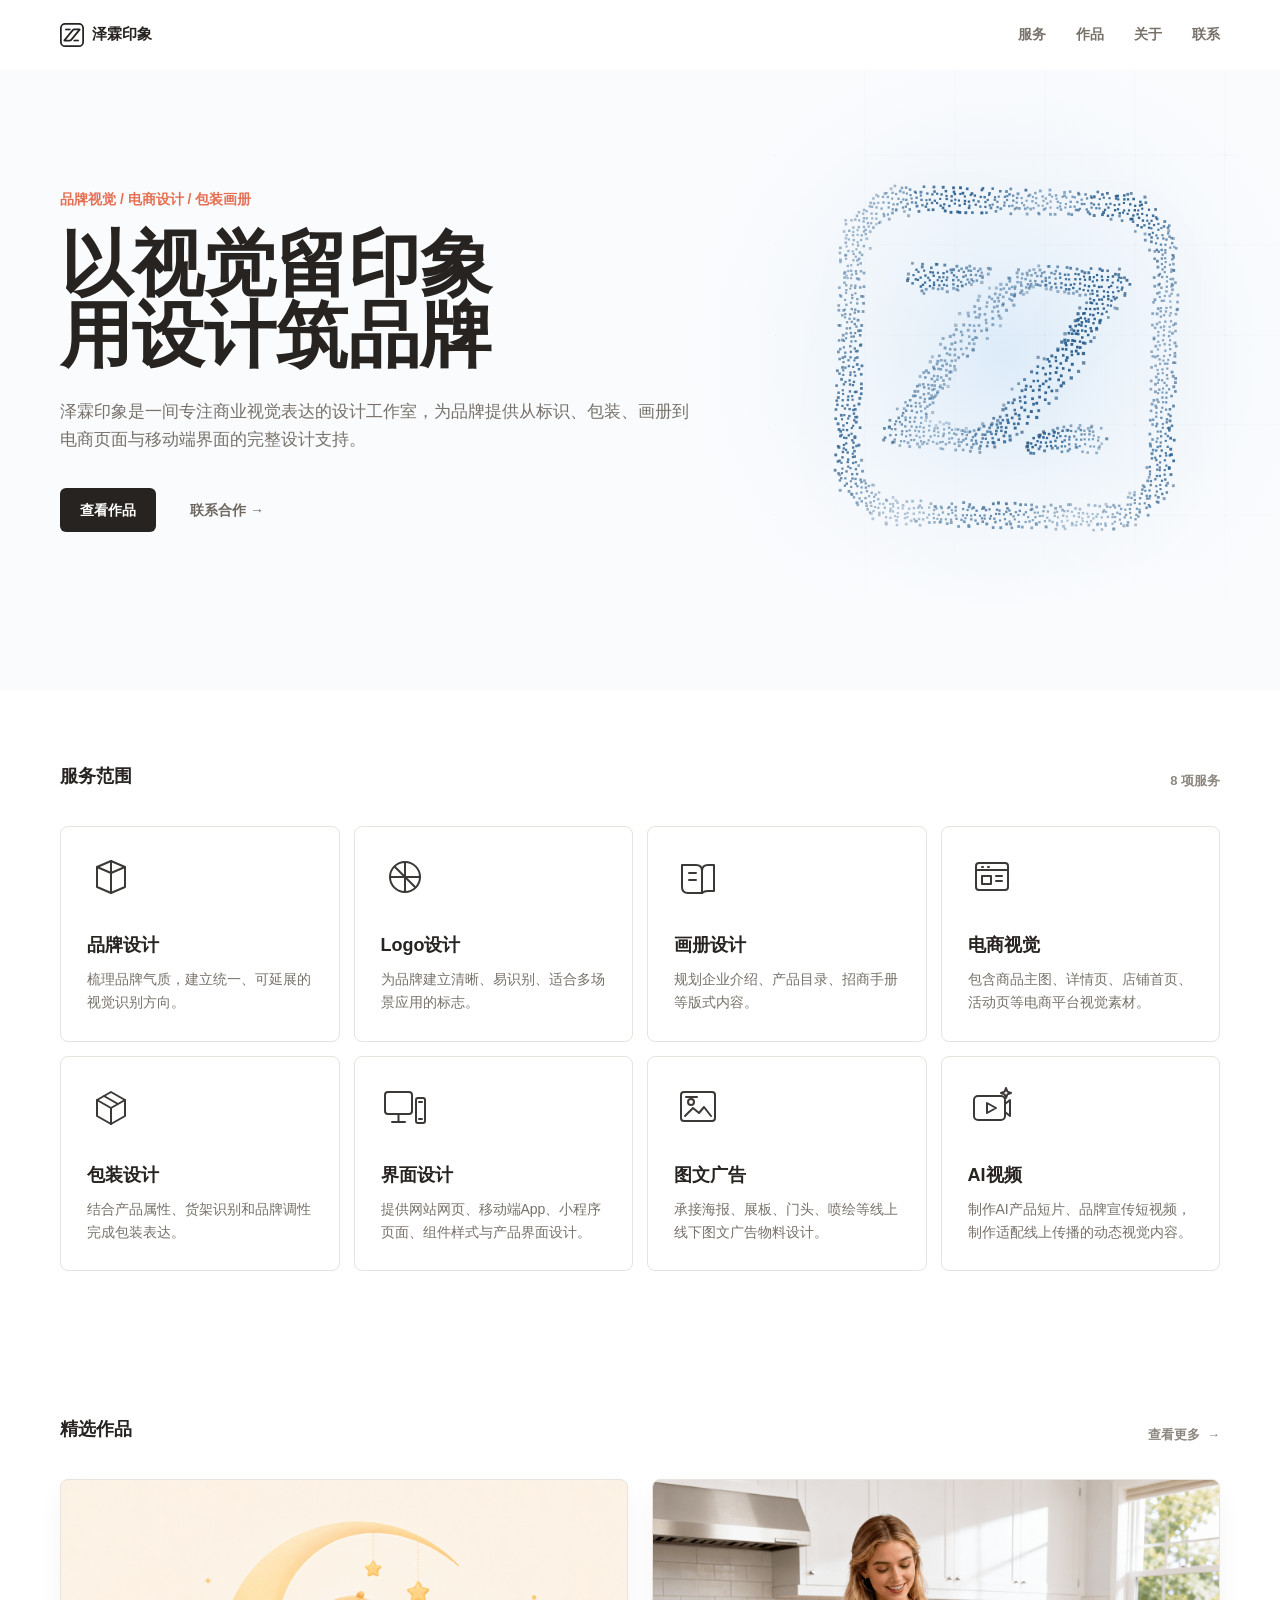
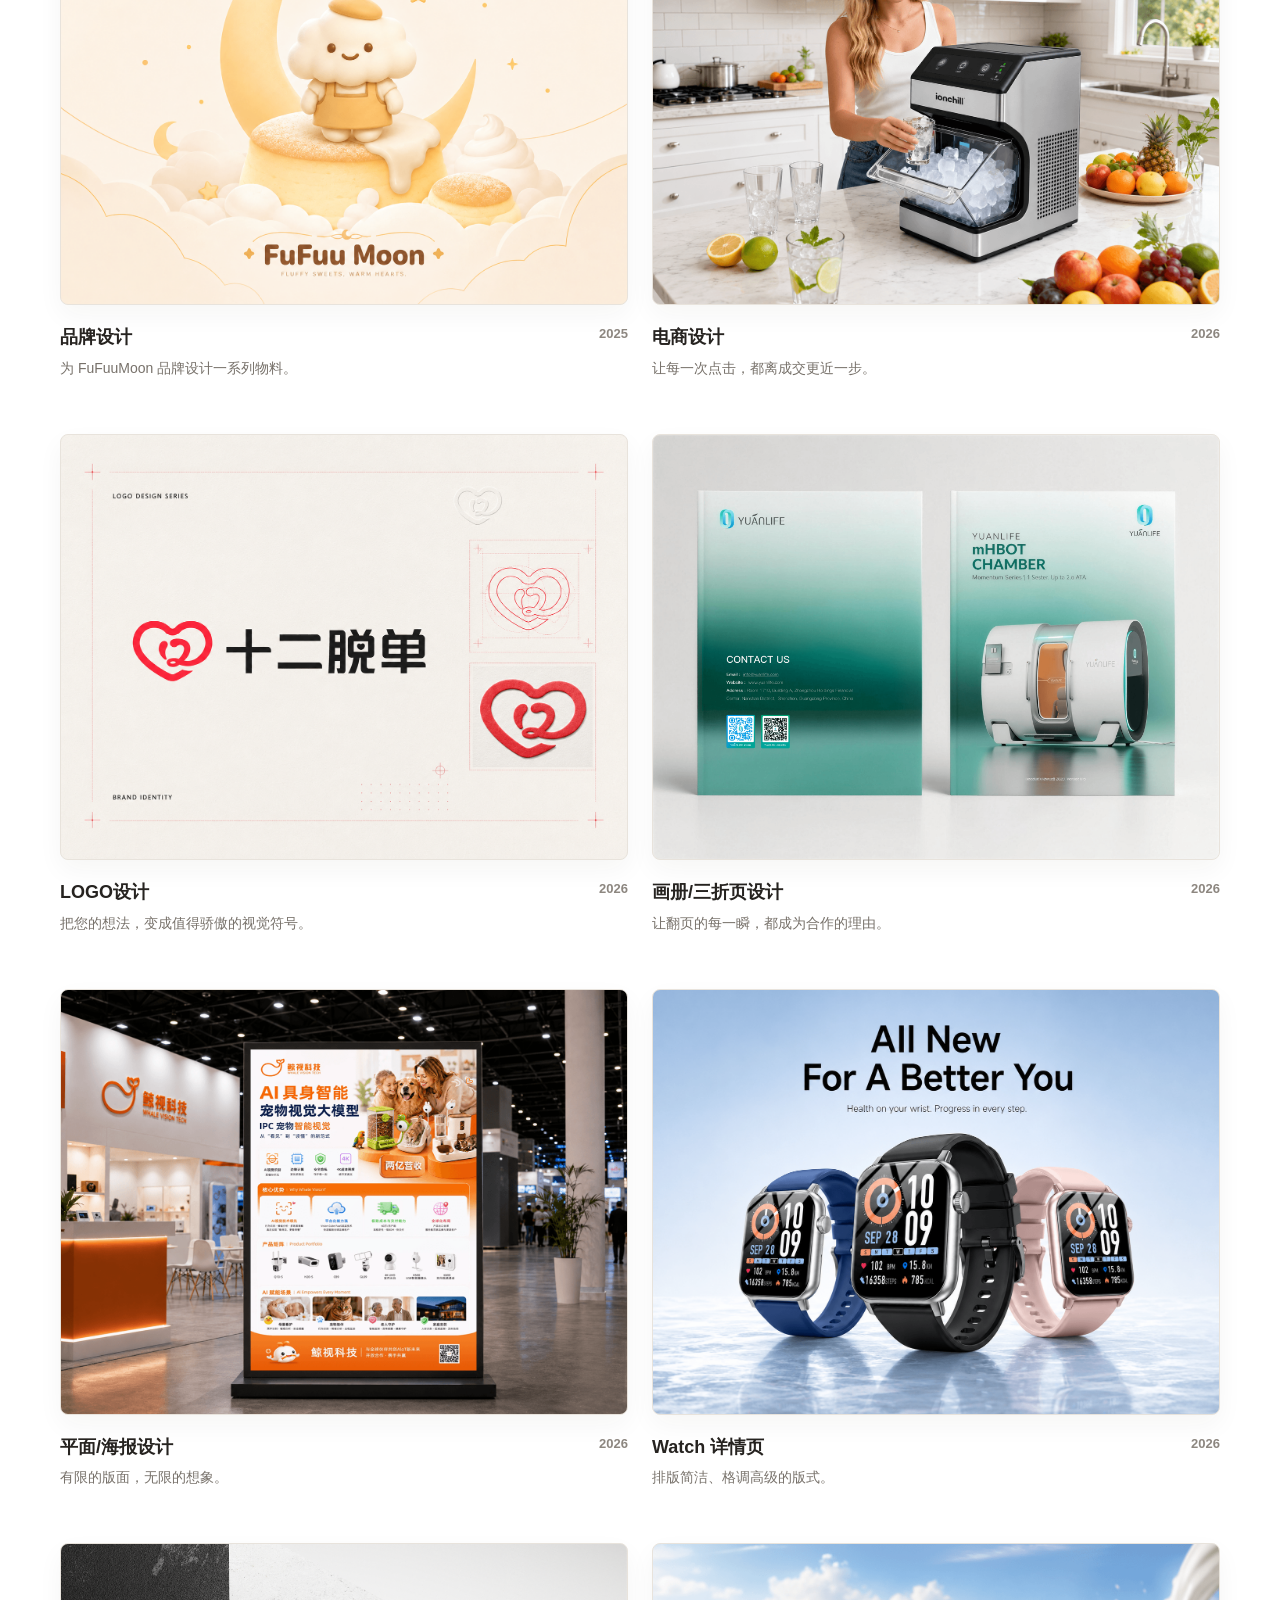
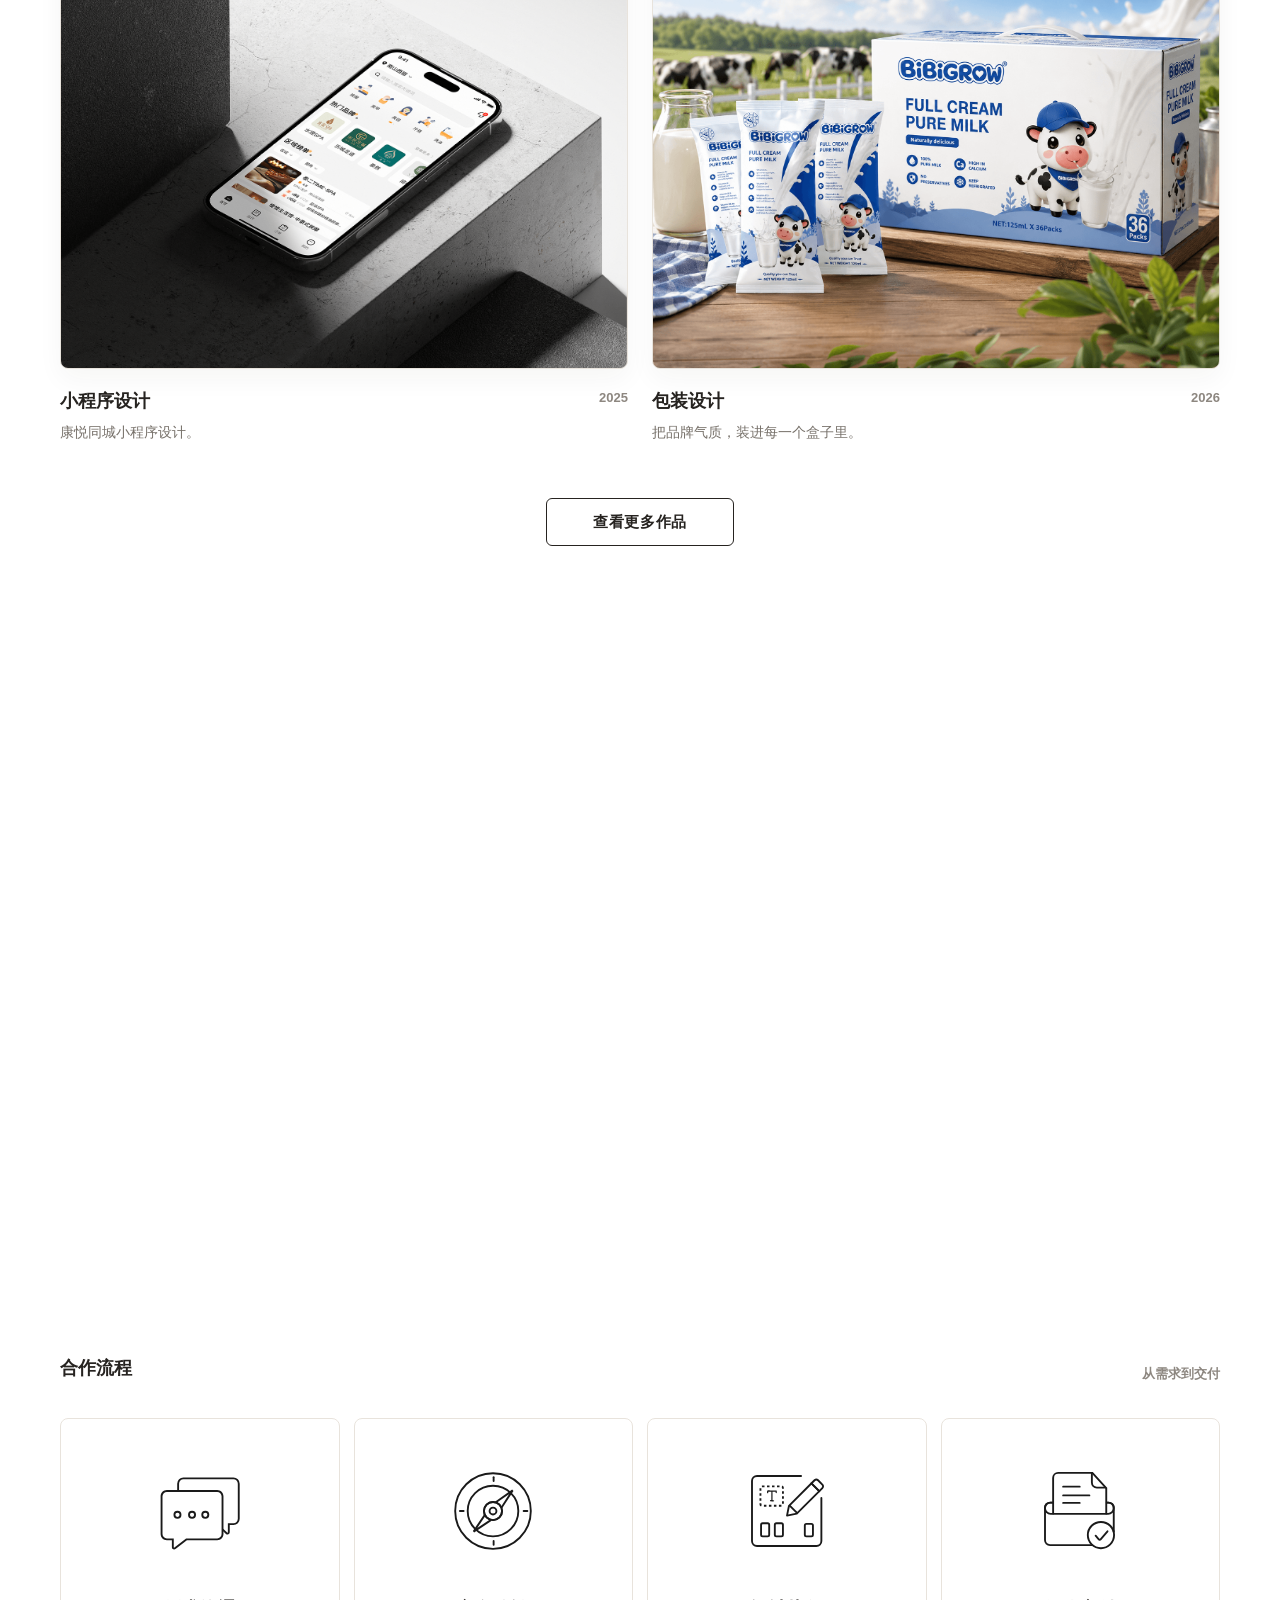
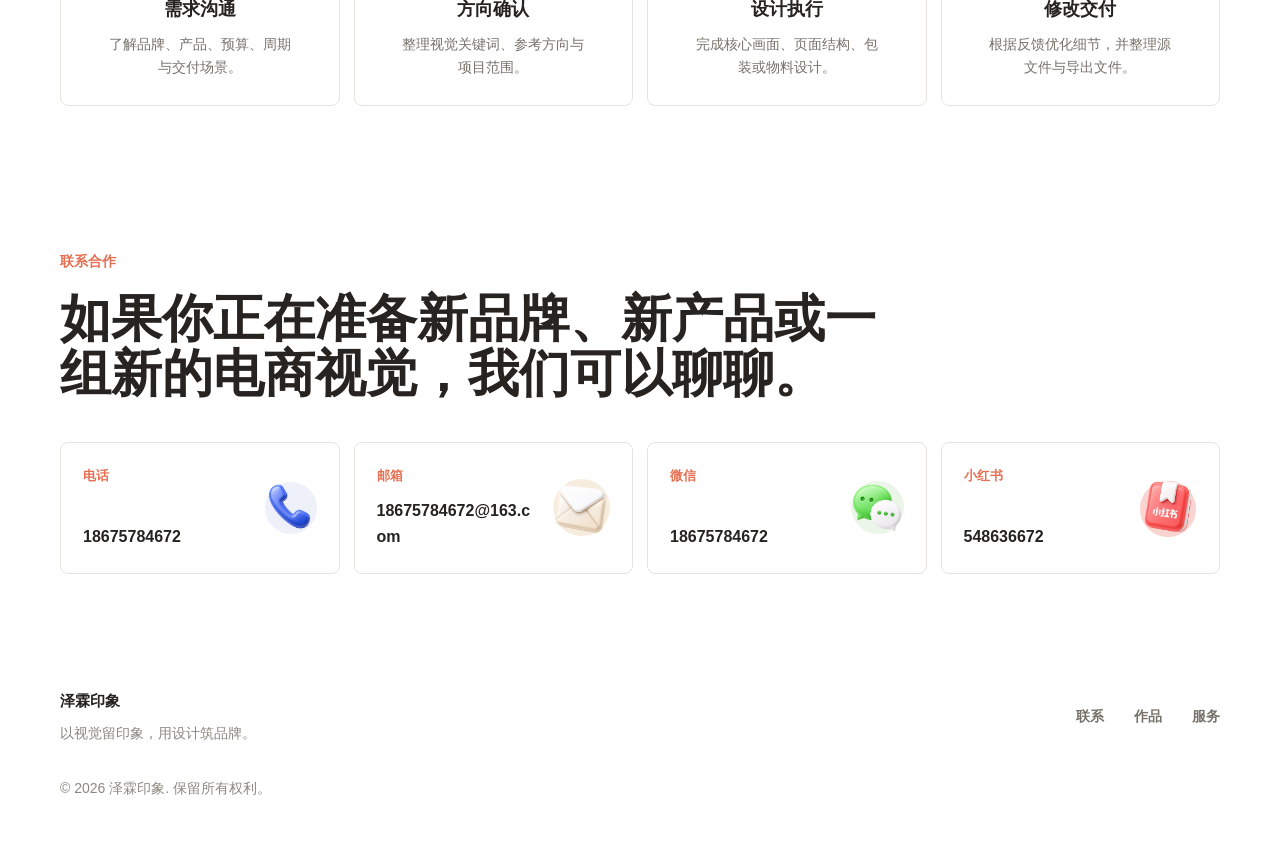
==== commit 55a19d26: "v1.7.3 v1.7.3" ====
--- a/index.html
+++ b/index.html
@@ -8,7 +8,7 @@
       content="泽霖印象提供品牌设计、Logo 设计、画册设计、电商视觉、包装设计、界面设计、图文广告与 AI 视频服务。"
     />
     <title>泽霖印象 | 设计工作室</title>
-    <link rel="stylesheet" href="styles.css?v=1.3.3" />
+    <link rel="stylesheet" href="styles.css?v=1.7.3" />
   </head>
   <body>
     <header class="site-header">
@@ -146,6 +146,9 @@
           <a class="section-link" href="works.html">查看更多 <span aria-hidden="true">→</span></a>
         </div>
         <div class="work-grid" id="featured-work-grid"></div>
+        <div class="work-more-action">
+          <a class="work-more-button" href="works.html">查看更多作品</a>
+        </div>
       </section>
 
       <section class="section-wrap about" id="about">
--- a/styles.css
+++ b/styles.css
@@ -884,6 +884,47 @@
   gap: 54px 24px;
 }
 
+.work-more-action {
+  display: flex;
+  justify-content: center;
+  margin-top: 54px;
+}
+
+.work-more-button {
+  display: inline-flex;
+  align-items: center;
+  justify-content: center;
+  min-width: 188px;
+  min-height: 48px;
+  padding: 0 30px;
+  color: var(--ink);
+  background: transparent;
+  border: 1px solid var(--ink);
+  border-radius: 6px;
+  font-size: 15px;
+  font-weight: 700;
+  letter-spacing: 0.04em;
+  transition:
+    color 180ms ease,
+    background 180ms ease,
+    transform 180ms ease,
+    box-shadow 180ms ease;
+}
+
+.work-more-button:hover,
+.work-more-button:active,
+.work-more-button:focus-visible {
+  color: #fff;
+  background: var(--ink);
+  box-shadow: 0 10px 24px rgba(38, 35, 32, 0.14);
+  transform: translateY(-2px);
+}
+
+.work-more-button:active {
+  box-shadow: none;
+  transform: translateY(0);
+}
+
 .work-card {
   transition: opacity 220ms ease;
 }
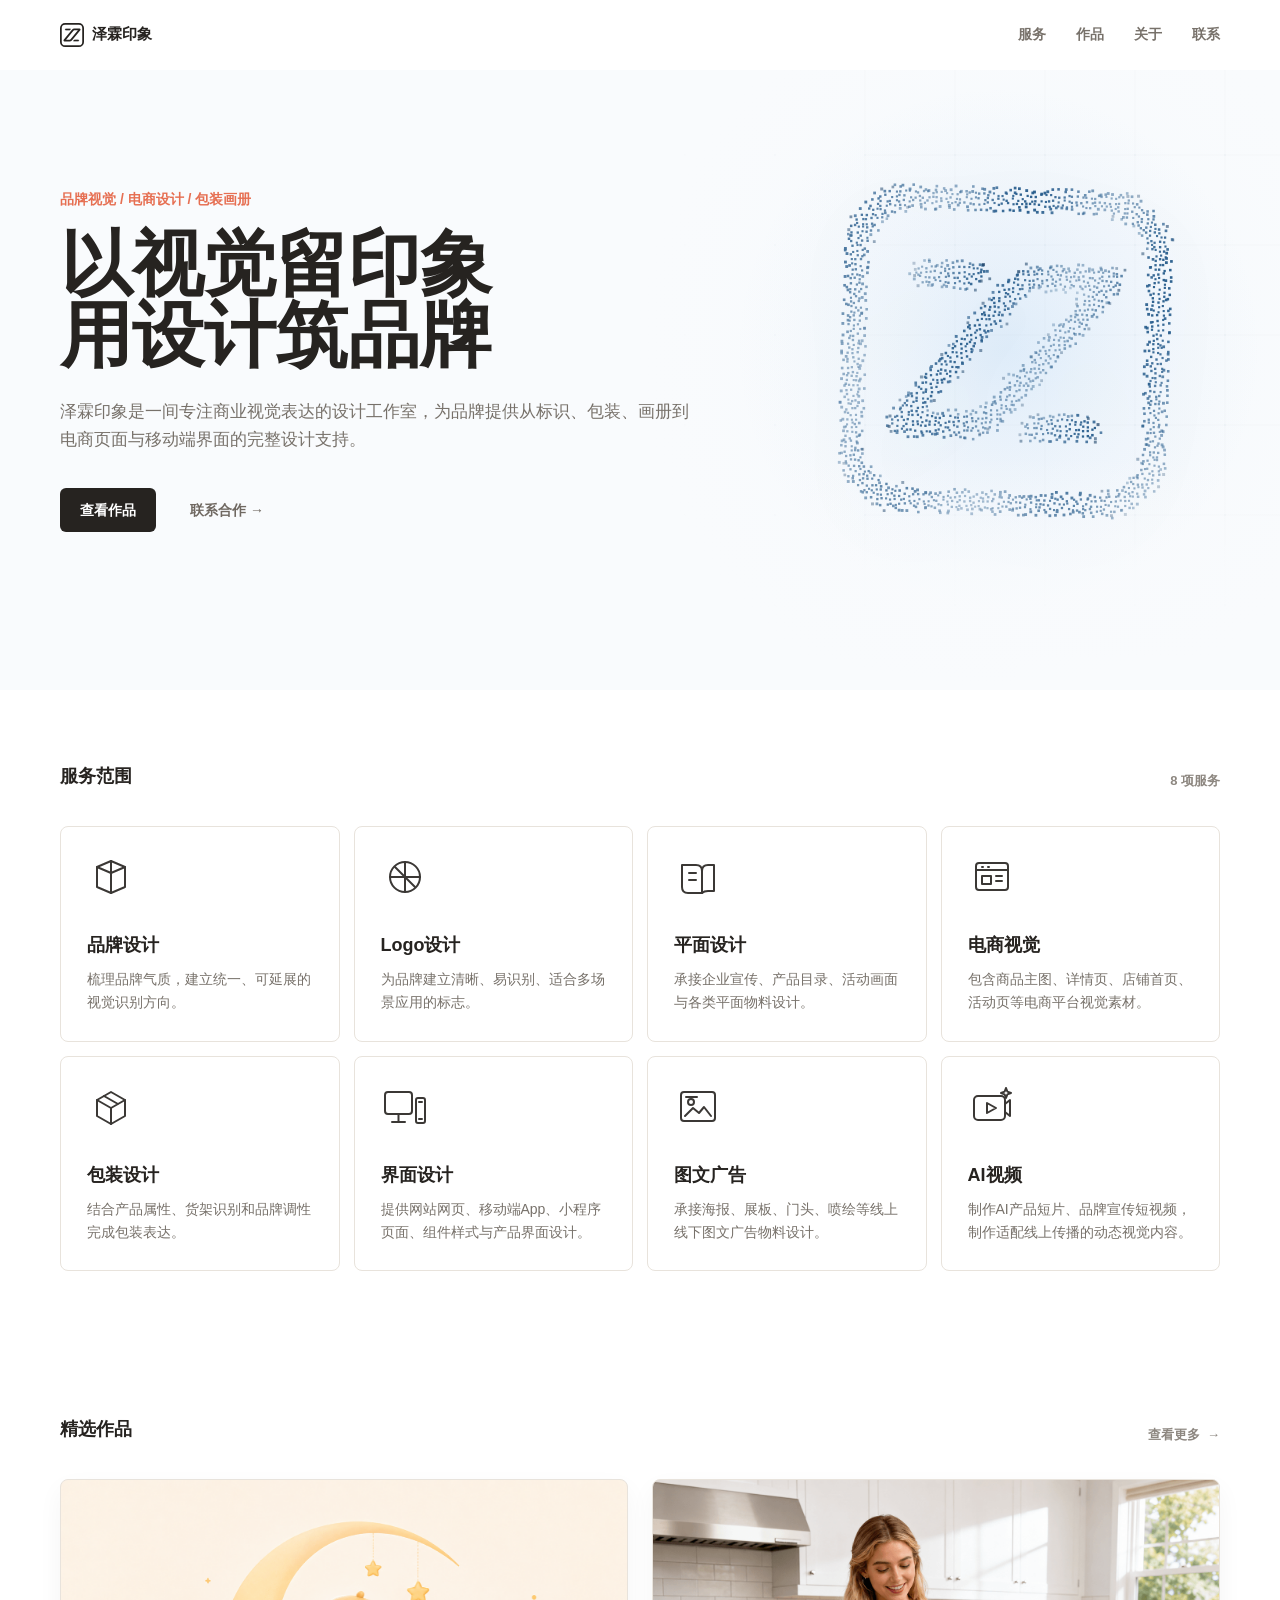
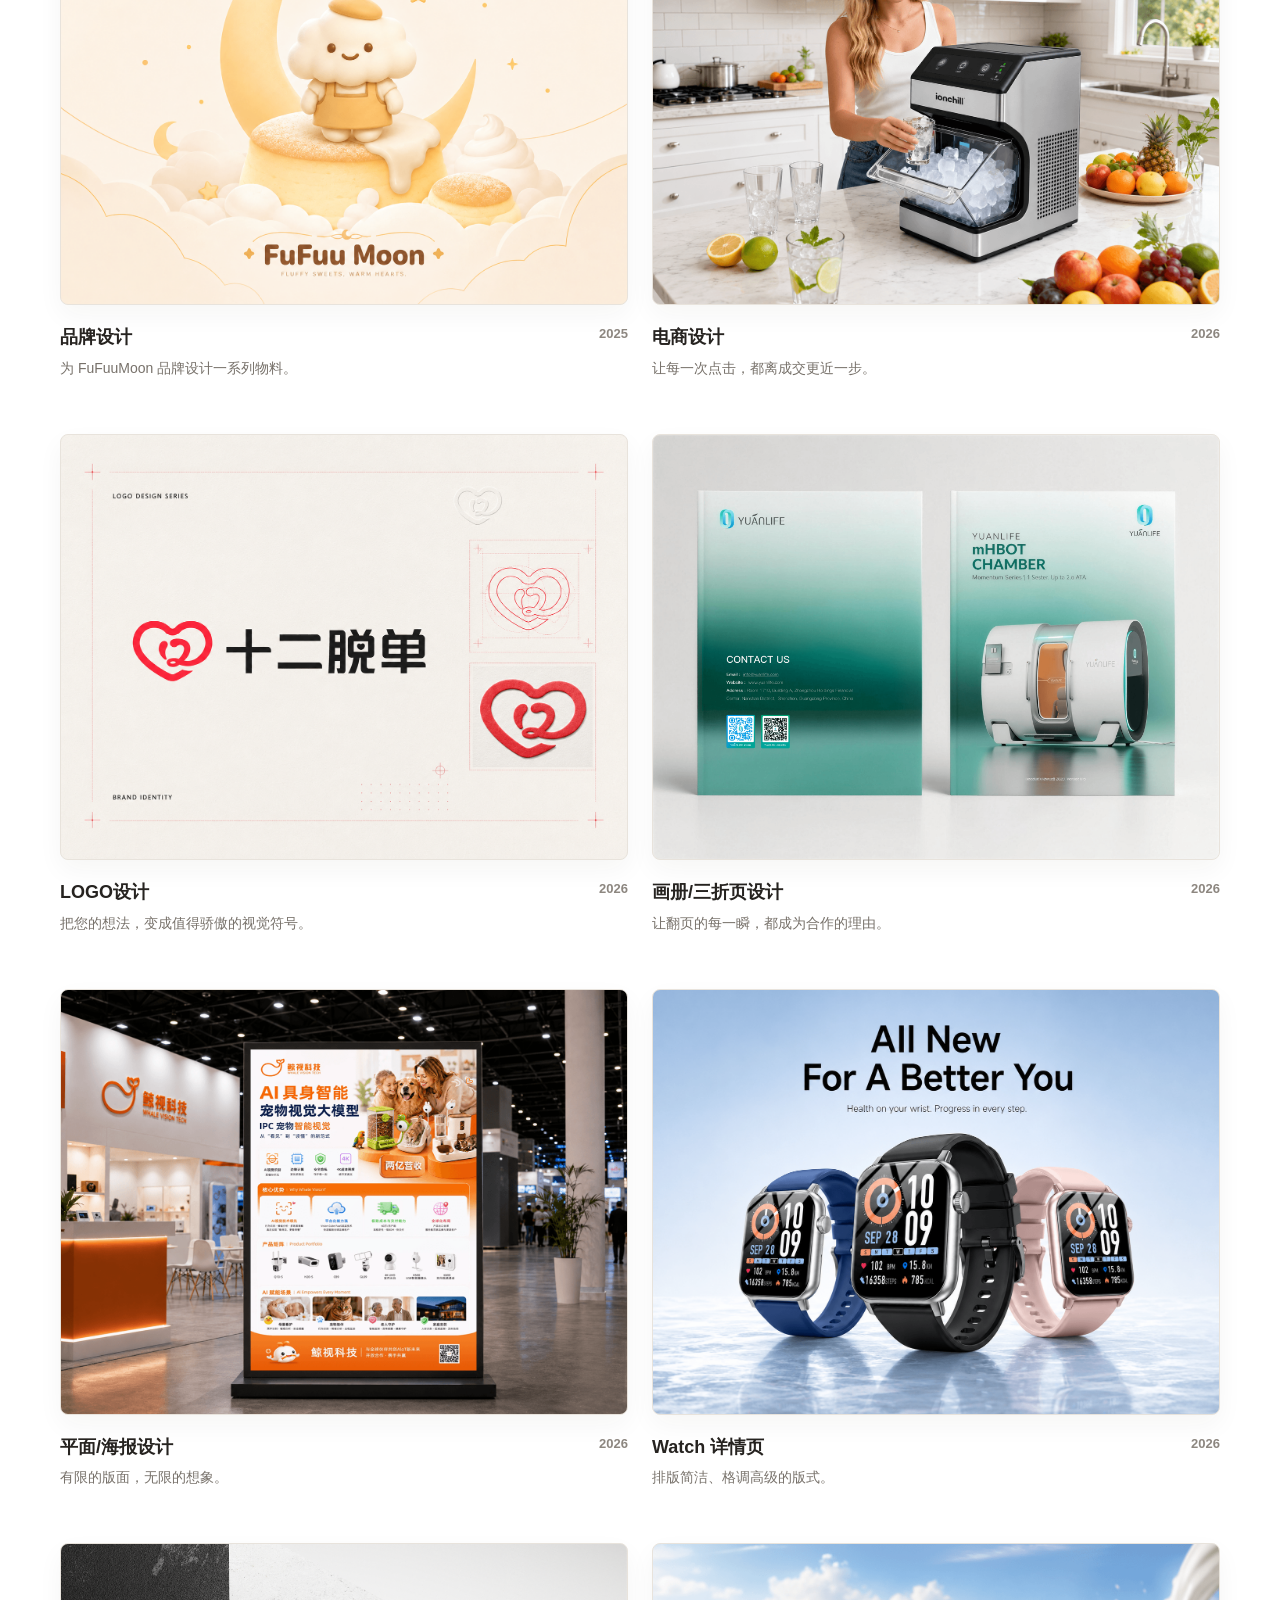
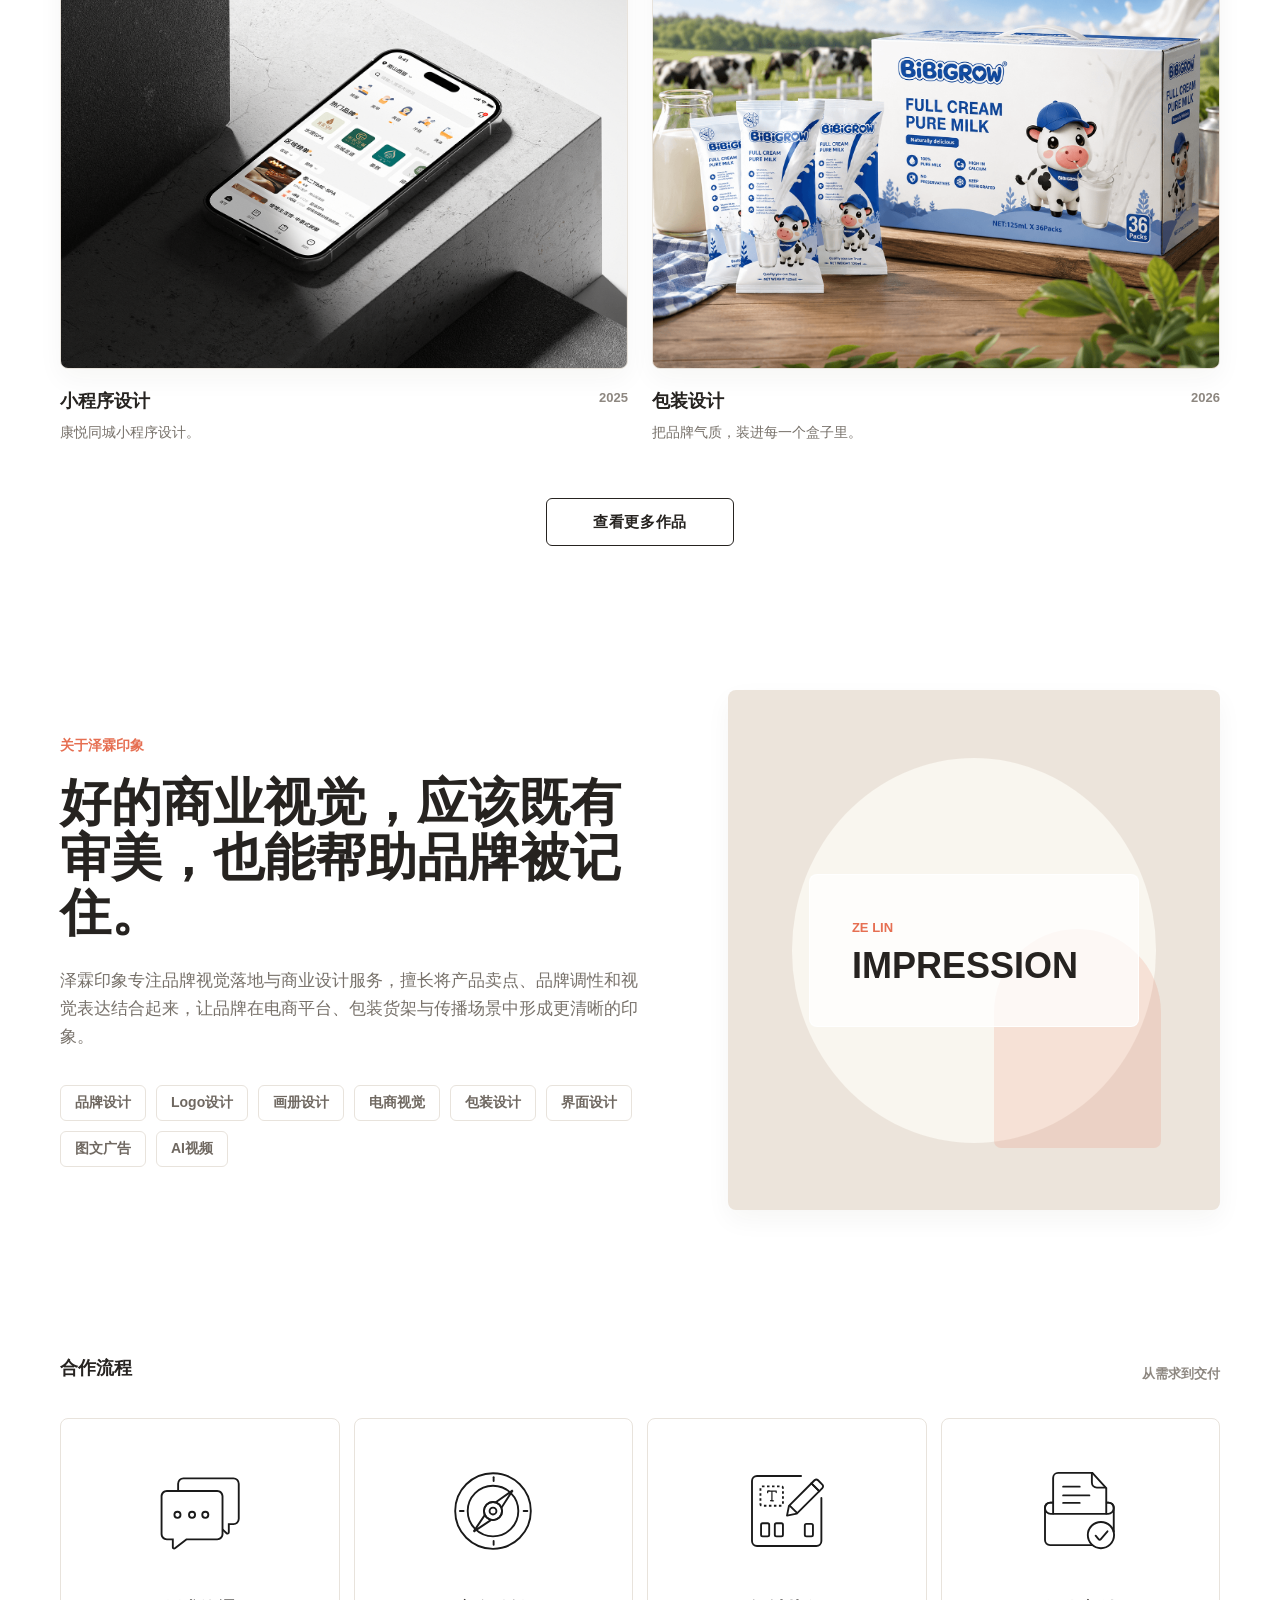
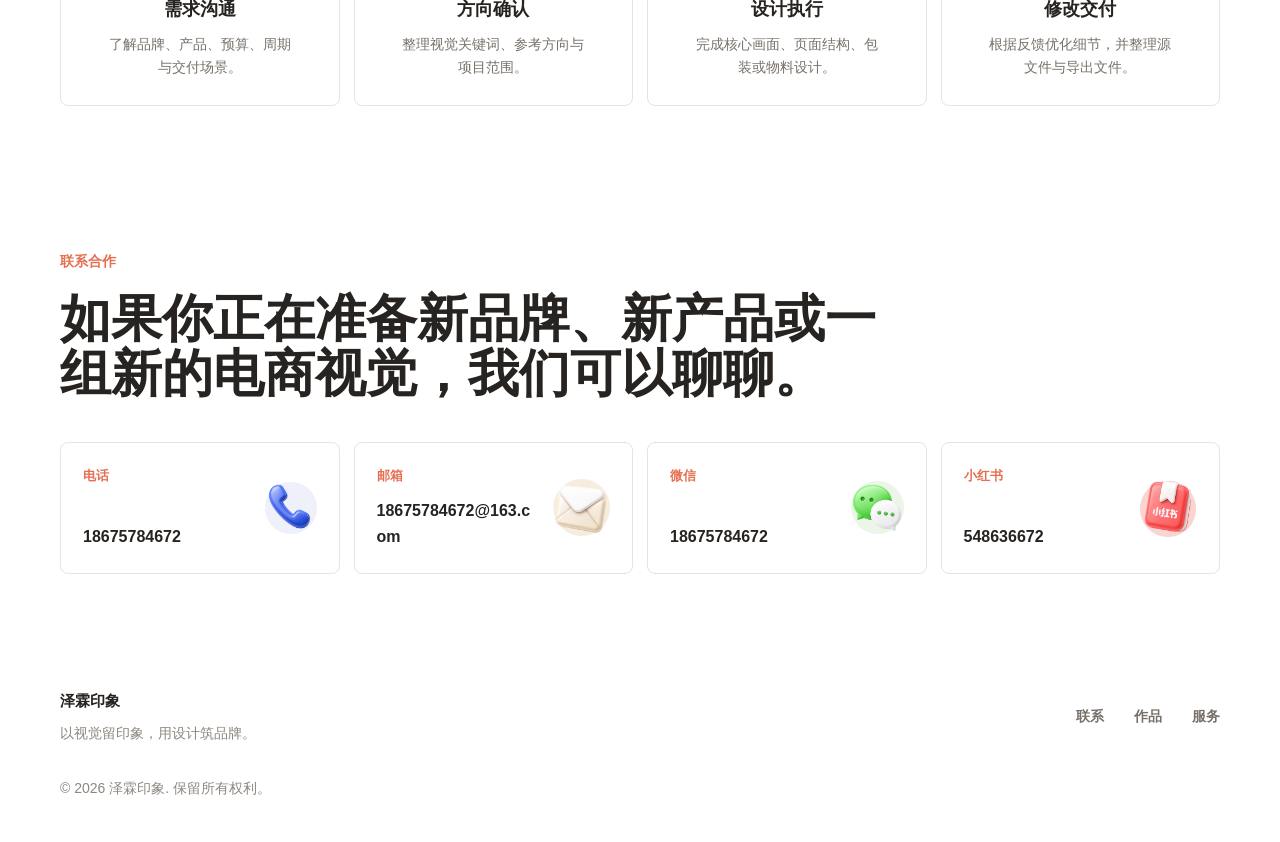
==== commit d75c4eb9: "Add files via upload" ====
--- a/index.html
+++ b/index.html
@@ -79,8 +79,8 @@
                 <path d="M15 20h7M15 27h7" />
               </svg>
             </div>
-            <h3>画册设计</h3>
-            <p>规划企业介绍、产品目录、招商手册等版式内容。</p>
+            <h3>平面设计</h3>
+            <p>承接企业宣传、产品目录、活动画面与各类平面物料设计。</p>
           </article>
           <article>
             <div class="service-card-top">
